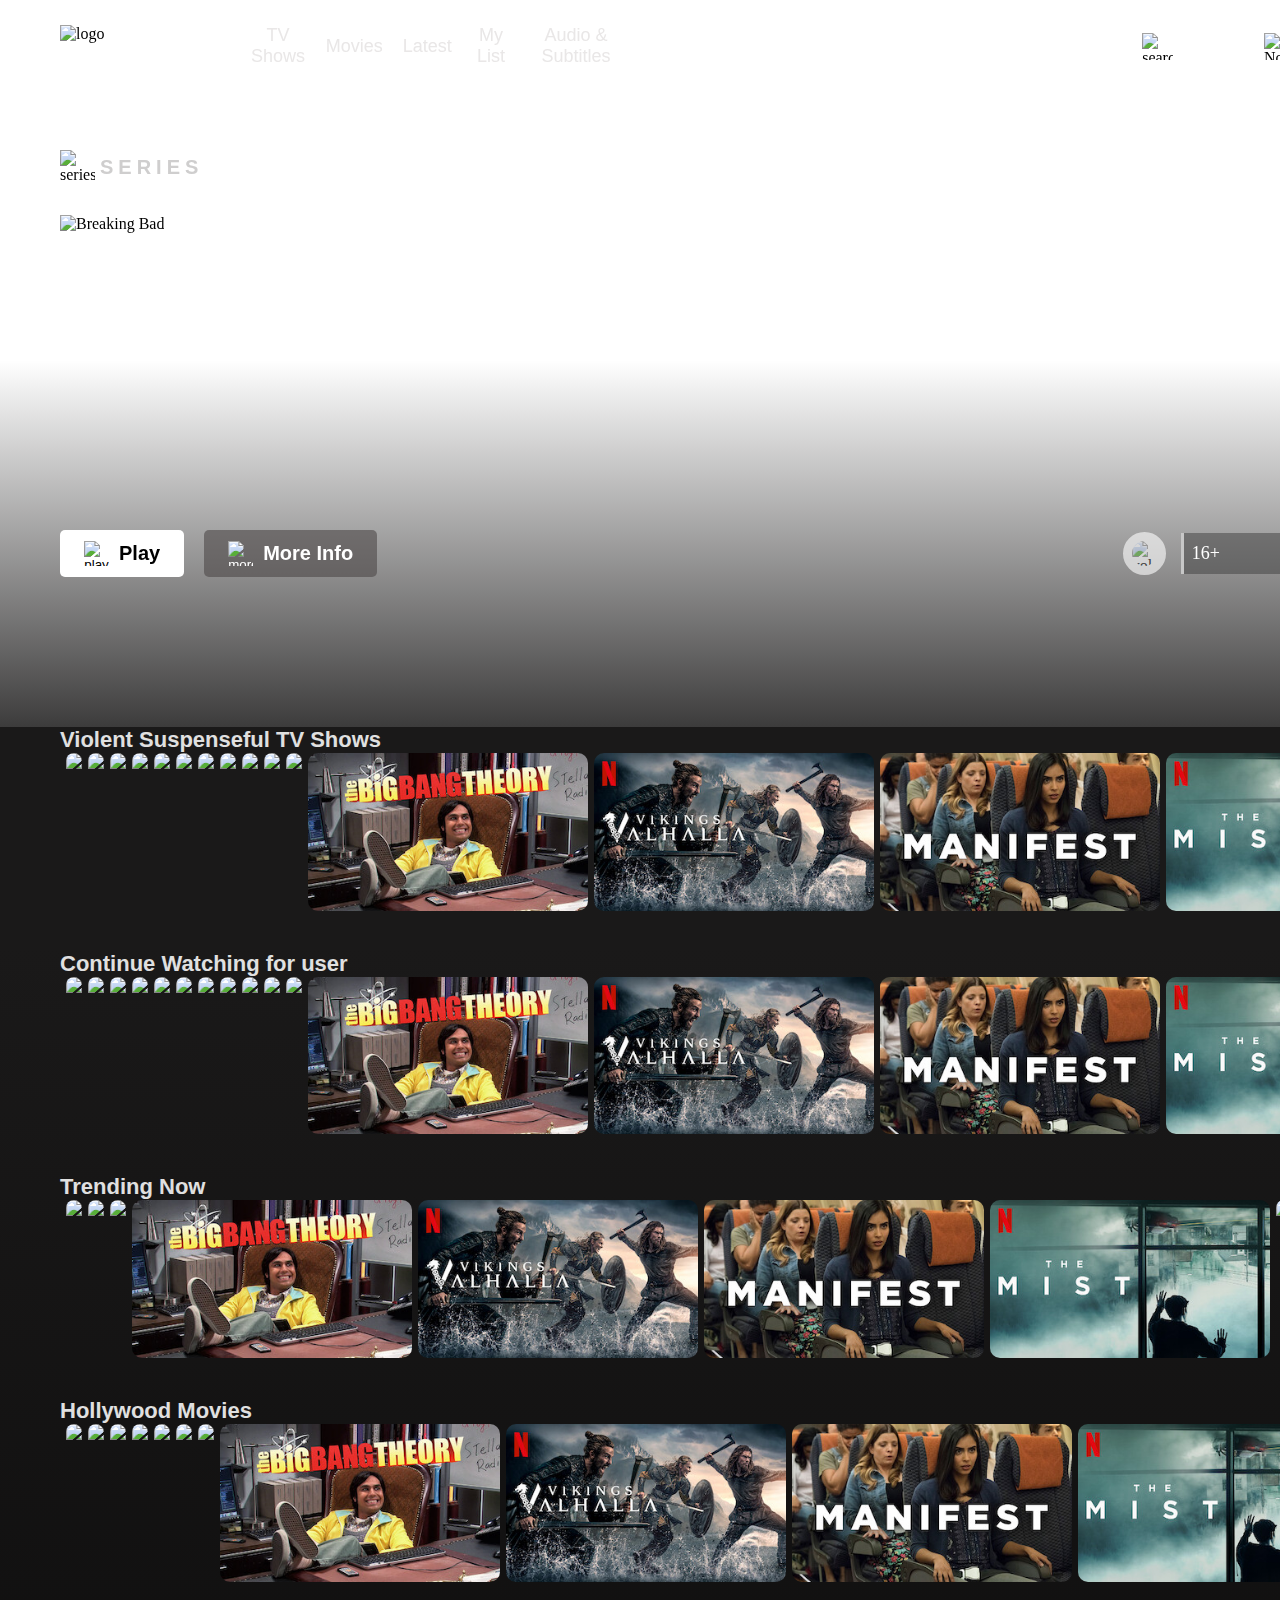
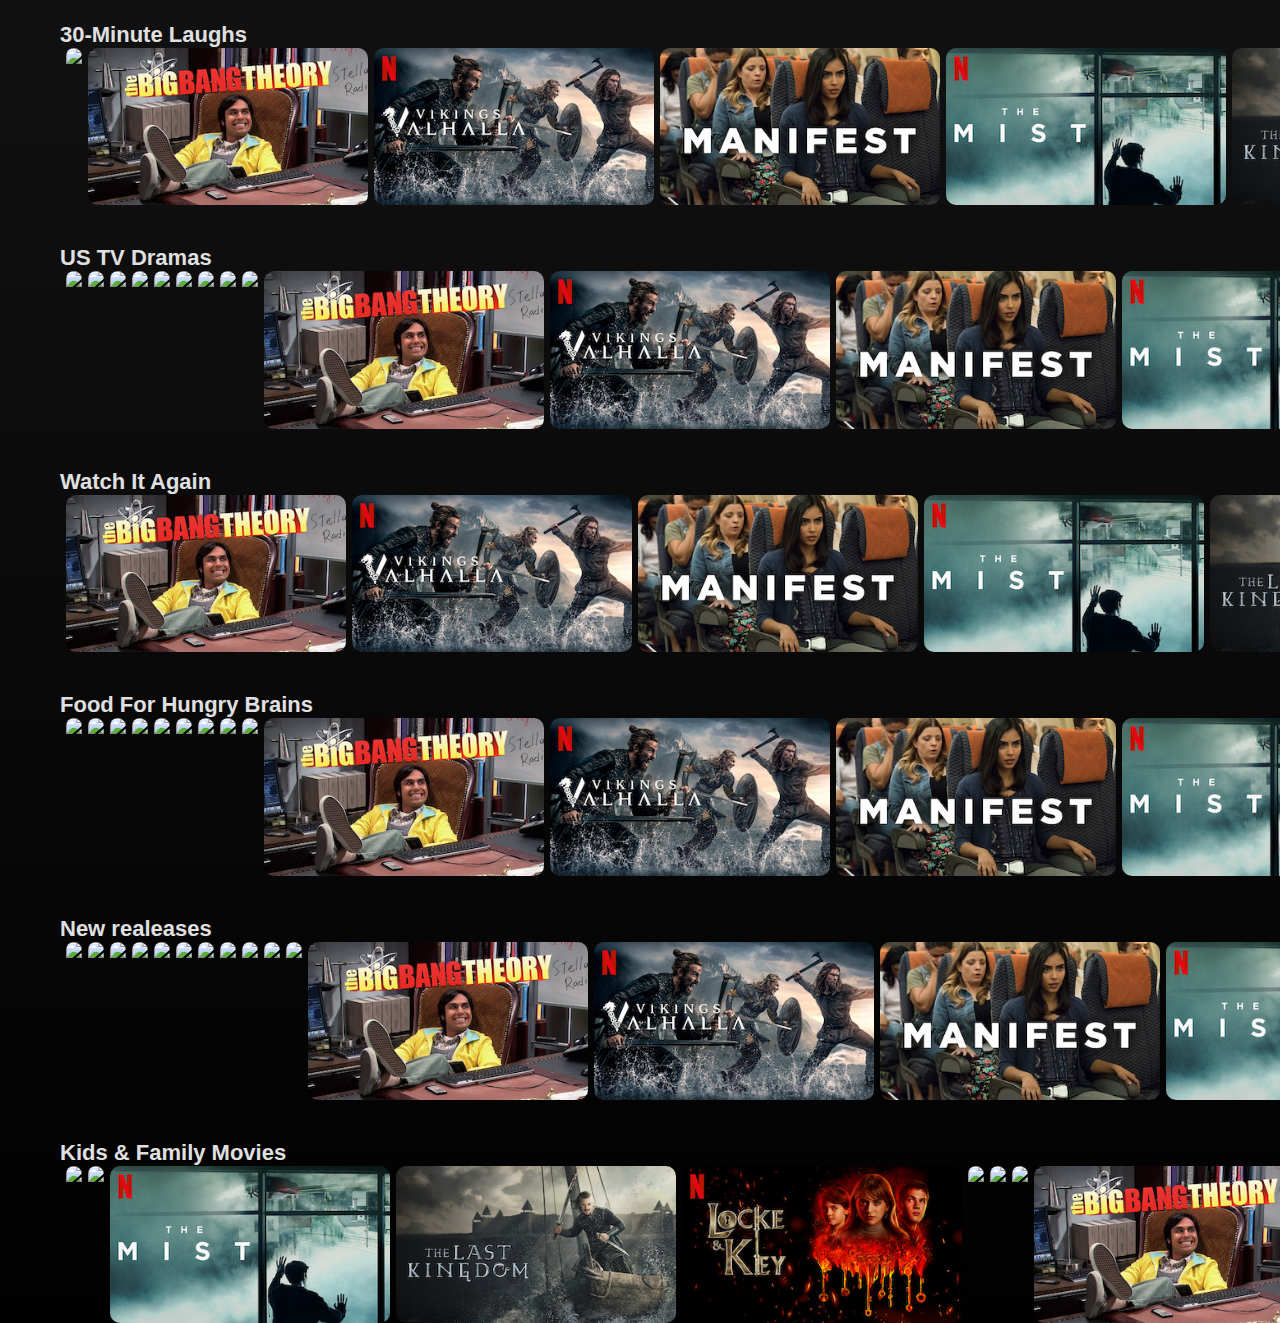
==== index.html @ 569c2b71 "fix size" ====
<!DOCTYPE html>
<html lang="en">
<head>
    <link rel="shortcut icon" href="images/netflix.png" type="image/x-icon"/>
    <meta charset="UTF-8">
    <meta http-equiv="X-UA-Compatible" content="IE=edge">
    <meta name="viewport" content="width=device-width, initial-scale=1.0">
    <link rel="stylesheet" href="css/styles.css">
    <title>Netflix</title>
</head>
<body class="body1">
    <header>
        <nav class="navbar">
            <div class="navigation">
                <img id="logo" src="images/logo.png" alt="logo">
                <a class="current" href="index.html">Home</a>
                <a href="html/detail.html">TV Shows</a>
                <a href="">Movies</a>
                <a href="">Latest</a>
                <a href="">My List</a>
                <a href="">Audio & Subtitles</a>
            </div>
           <div class="setting"> 
               <img src="images/white_search.svg" alt="search-btn">
               <p>Kids</p>
               <p>DVD</p>
               <img src="images/white_bell.svg" alt="Notification">
               <img id="profile" src="images/Profile.png" alt="Profile">
               <img id="dropdown" src="images/white_dropdown.svg" alt="DropDown">           
           </div>
        </nav>
    </header>
    <main>
        <div class="row" >
            <div class="series">
                <img src="images/netflix.png" alt="series">
                <p>SERIES</p>
            </div>
            <div id="title">
                <img src="images/title.webp" alt="Breaking Bad">
                <p>A high school chemistry teacher dying of cancer teams with a former student to secure his family's future by manufacturing and selling crystal meth</p>
            </div>
          
        </div>
        <div id="rows">
            <div class="buttons">
                <button id="play">
                    <img src="images/play.svg" alt="play">
                    <p>Play</p>
                </button>
                <button id="more-info">
                    <img src="images/info.svg" alt="more info">
                    <p>More Info</p>
                </button>
            </div>
            <div id="volumeage">
                <img src="images/volume.svg" alt="volume">
                <p>16+</p>
            </div>
        </div>
        <div class="scroll_lists">
            <p>Violent Suspenseful TV Shows</p>
            <div id="tv_shows">
                <img class= "good" src="images/Good_Doctor.jpg">
                <img src="images/Gray_Man.jpg">
                <img src="images/Purple_Hearts.jpg">
                <img src="images/Red_Notice.jpg">
                <img src="images/Spider_Man.jpg">
                <img src="images/Shooter.jpg">
                <img src="images/Stranger_Things.jpg">
                <img src="images/Uncoupled.jpg">
                <img src="images/Vikings.jpg">
                <img src="images/Walking_Dead.jpg">
                <img src="images/Demon_Slayer.jpg">
                <img src="images/BigBang.jpg">
                <img src="images/Vahlalla.jpg">
                <img src="images/Manifest.jpg">
                <img src="images/Mist.jpg">
                <img src="images/Kingdom.jpg">
                <img src="images/LoKe.jpg">
            </div>
            <p>Continue Watching for user</p>
            <div id="user">
                <img src="images/Stranger_Things.jpg">
                <img src="images/Uncoupled.jpg">
                <img src="images/Vikings.jpg">
                <img src="images/Walking_Dead.jpg">
                <img src="images/Good_Doctor.jpg">
                <img src="images/Gray_Man.jpg">
                <img src="images/Purple_Hearts.jpg">
                <img src="images/Red_Notice.jpg">
                <img src="images/Spider_Man.jpg">
                <img src="images/Shooter.jpg">
                <img src="images/Demon_Slayer.jpg">
                <img src="images/BigBang.jpg">
                <img src="images/Vahlalla.jpg">
                <img src="images/Manifest.jpg">
                <img src="images/Mist.jpg">
                <img src="images/Kingdom.jpg">
                <img src="images/LoKe.jpg">
            </div>
            <p>Trending Now</p>
            <div id="trending">
                <img src="images/Vikings.jpg">
                <img src="images/Shooter.jpg">
                <img src="images/Demon_Slayer.jpg">
                <img src="images/BigBang.jpg">
                <img src="images/Vahlalla.jpg">
                <img src="images/Manifest.jpg">
                <img src="images/Mist.jpg">
                <img src="images/Walking_Dead.jpg">
                <img src="images/Good_Doctor.jpg">
                <img src="images/Gray_Man.jpg">
                <img src="images/Purple_Hearts.jpg">
                <img src="images/Red_Notice.jpg">
                <img src="images/Spider_Man.jpg">
                <img src="images/Stranger_Things.jpg">
                <img src="images/Uncoupled.jpg">
                <img src="images/Kingdom.jpg">
                <img src="images/LoKe.jpg">
            </div>
            <p>Hollywood Movies</p>
            <div id="hollywood">
                <img src="images/Red_Notice.jpg">
                <img src="images/Spider_Man.jpg">
                <img src="images/Stranger_Things.jpg">
                <img src="images/Uncoupled.jpg">
                <img src="images/Vikings.jpg">
                <img src="images/Shooter.jpg">
                <img src="images/Demon_Slayer.jpg">
                <img src="images/BigBang.jpg">
                <img src="images/Vahlalla.jpg">
                <img src="images/Manifest.jpg">
                <img src="images/Mist.jpg">
                <img src="images/Kingdom.jpg">
                <img src="images/LoKe.jpg">
                <img src="images/Walking_Dead.jpg">
                <img src="images/Good_Doctor.jpg">
                <img src="images/Gray_Man.jpg">
                <img src="images/Purple_Hearts.jpg">
            </div>
            <p>30-Minute Laughs</p>
            <div id="laughs">
                <img src="images/Spider_Man.jpg">
                <img src="images/BigBang.jpg">
                <img src="images/Vahlalla.jpg">
                <img src="images/Manifest.jpg">
                <img src="images/Mist.jpg">
                <img src="images/Kingdom.jpg">
                <img src="images/LoKe.jpg">
                <img src="images/Vikings.jpg">
                <img src="images/Shooter.jpg">
                <img src="images/Demon_Slayer.jpg">
                <img src="images/Red_Notice.jpg">
                <img src="images/Stranger_Things.jpg">
                <img src="images/Uncoupled.jpg">
                <img src="images/Walking_Dead.jpg">
                <img src="images/Good_Doctor.jpg">
                <img src="images/Gray_Man.jpg">
                <img src="images/Purple_Hearts.jpg">
            </div>
            <p>US TV Dramas</p>
            <div id="drama">
                <img src="images/Purple_Hearts.jpg">
                <img src="images/Red_Notice.jpg">
                <img src="images/Walking_Dead.jpg">
                <img src="images/Vikings.jpg">
                <img src="images/Shooter.jpg">
                <img src="images/Demon_Slayer.jpg">
                <img src="images/Spider_Man.jpg">
                <img src="images/Stranger_Things.jpg">
                <img src="images/Uncoupled.jpg">
                <img src="images/BigBang.jpg">
                <img src="images/Vahlalla.jpg">
                <img src="images/Manifest.jpg">
                <img src="images/Mist.jpg">
                <img src="images/Kingdom.jpg">
                <img src="images/LoKe.jpg">
                <img src="images/Good_Doctor.jpg">
                <img src="images/Gray_Man.jpg">
                
            </div>
            <p>Watch It Again</p>
            <div id="again">
                <img src="images/BigBang.jpg">
                <img src="images/Vahlalla.jpg">
                <img src="images/Manifest.jpg">
                <img src="images/Mist.jpg">
                <img src="images/Kingdom.jpg">
                <img src="images/LoKe.jpg">
                <img src="images/Walking_Dead.jpg">
                <img src="images/Purple_Hearts.jpg">
                <img src="images/Red_Notice.jpg">
                <img src="images/Vikings.jpg">
                <img src="images/Shooter.jpg">
                <img src="images/Demon_Slayer.jpg">
                <img src="images/Spider_Man.jpg">
                <img src="images/Stranger_Things.jpg">
                <img src="images/Uncoupled.jpg">
                <img src="images/Good_Doctor.jpg">
                <img src="images/Gray_Man.jpg">
            </div>
            <p>Food For Hungry Brains</p>
            <div id="nourish">
                <img src="images/Shooter.jpg">
                <img src="images/Vikings.jpg">
                <img src="images/Demon_Slayer.jpg">
                <img src="images/Spider_Man.jpg">
                <img src="images/Stranger_Things.jpg">
                <img src="images/Uncoupled.jpg">
                <img src="images/Purple_Hearts.jpg">
                <img src="images/Red_Notice.jpg">
                <img src="images/Walking_Dead.jpg">
                <img src="images/BigBang.jpg">
                <img src="images/Vahlalla.jpg">
                <img src="images/Manifest.jpg">
                <img src="images/Mist.jpg">
                <img src="images/Kingdom.jpg">
                <img src="images/LoKe.jpg">
                <img src="images/Good_Doctor.jpg">
                <img src="images/Gray_Man.jpg">
            </div>
            <p>New realeases</p>
            <div id="new">
                <img src="images/Uncoupled.jpg">
                <img src="images/Purple_Hearts.jpg">
                <img src="images/Red_Notice.jpg">
                <img src="images/Walking_Dead.jpg">
                <img src="images/Vikings.jpg">
                <img src="images/Shooter.jpg">
                <img src="images/Demon_Slayer.jpg">
                <img src="images/Spider_Man.jpg">
                <img src="images/Stranger_Things.jpg">
                <img src="images/Good_Doctor.jpg">
                <img src="images/Gray_Man.jpg">
                <img src="images/BigBang.jpg">
                <img src="images/Vahlalla.jpg">
                <img src="images/Manifest.jpg">
                <img src="images/Mist.jpg">
                <img src="images/Kingdom.jpg">
                <img src="images/LoKe.jpg">
            </div>
            <p>Kids & Family Movies</p>
            <div id="kidsfamily">
                <img src="images/Gray_Man.jpg">
                <img src="images/Spider_Man.jpg">
                <img src="images/Mist.jpg">
                <img src="images/Kingdom.jpg">
                <img src="images/LoKe.jpg">
                <img src="images/Stranger_Things.jpg">
                <img src="images/Good_Doctor.jpg">
                <img src="images/Uncoupled.jpg">
                <img src="images/BigBang.jpg">
                <img src="images/Vahlalla.jpg">
                <img src="images/Manifest.jpg">
                <img src="images/Purple_Hearts.jpg">
                <img src="images/Red_Notice.jpg">
                <img src="images/Walking_Dead.jpg">
                <img src="images/Vikings.jpg">
                <img src="images/Shooter.jpg">
                <img src="images/Demon_Slayer.jpg">  
            </div> 
        </div>   
    </main>
    <div class="detailPage">
        <div class="top_content">
            <div class="details">
                <div id= "detail_img"></div>
                <img class="close" src="../images/close.svg" alt="exit">
                <img id="detail_title" src="../images/title.webp" alt="title">
                <p>bull-winder about getting right with Jesus or turning myself in.</p>
            </div>
            <div class="button">
                <div>
                    <button id="play2">
                        <img src="../images/play.svg" alt="play">
                        <p>Play</p>
                    </button>
                </div>
                <div id="addlike">
                    <img src="../images/add.svg" alt="Add to MyList">
                    <img src="../images/thumbsup.svg" alt="like">
                </div>
            </div>
        </div>
        <div class="episodes">
            <div class="info">
                <div class="description">
                    <div class="match">
                        <p>97% Match</p>
                        <p>2013</p>
                        <p id="PG">18+</p>
                        <p>5 Seasons</p>
                        <p id="hd">HD</p>
                        <img src="../images/AD.svg" alt="ad">
                    </div>
                    <p>A high school chemistry teacher dying of cancer teams with a former student to secure his family's future by manufacturing and selling crystal meth.</p>
                </div>
                <div class="cast">
                    <p>Cast: </p><p>Brayn Cranston, Aaron Paul, Anna Gunn, more</p><br>
                    <p>Genres: </p><p>Crime TV Shows, Tv Thrillers, TV Dramas</p><br>
                    <p>This show is: </p><p>Violent, Gritty, Dark</p><br>
    
                </div>
            </div>
            <div class="header">
                <p>Episodes</p>
                <button class="season">
                    <p>Season 1</p>
                    <img src="../images/white_dropdown.svg" alt="dropdown">
                </button>
            </div>
            <hr>
            <div class="episode_list">
                <p>1</p>
                <img src="../images/E1.webp" alt="Episode 1">
                <div id="episode_desc">
                    <div id="episode_title">
                        <p>Pilot</p>
                        <p>58 m</p>
                    </div>
                    <p>Diagnosed with terminal lung cancer, a high school chemistry teacher resorts to cooking and selling methamphetamine to provide for his family.</p>
                </div>
            </div>
            <hr>
            <div class="episode_list">
                <p>2</p>
                <img src="../images/E2.webp" alt="Episode 2">
                <div id="episode_desc">
                    <div id="episode_title">
                        <p>The Cat's in the Bag</p>
                        <p>48 m</p>
                    </div>
                    <p>Thier first aborted drug deal forces Walt and Jesse to disposr of a pair of corpses. Meanwhile, Skyler suspects that her husband is up to no good.</p>
                </div>
            </div>
            <hr>
            <div class="episode_list">
                <p>3</p>
                <img src="../images/E3.webp" alt="Episode 3">
                <div id="episode_desc">
                    <div id="episode_title">
                        <p>And the Bag's in the River</p>
                        <p>48 m</p>
                    </div>
                    <p>As Walt cleans up the mess that was left after his first drug deal, Skyler gets too close to the truth about his double life.</p>
                </div>
            </div>
            <hr>
            <div class="episode_list">
                <p>4</p>
                <img src="../images/E4.webp" alt="Episode 4">
                <div id="episode_desc">
                    <div id="episode_title">
                        <p>Cancer Man</p>
                        <p>48 m</p>
                    </div>
                    <p>Being forced to reveal the truth about his illness leaves Walt facing the dilemma of how to pay for an expensive series of cancer treatments.</p>
                </div>
            </div>
            <hr>
            <div class="episode_list">
                <p>5</p>
                <img src="../images/E5.webp" alt="Episode 5">
                <div id="episode_desc">
                    <div id="episode_title">
                        <p>Gray Matter</p>
                        <p>48 m</p>
                    </div>
                    <p>Skyler organizes an interventions to persuade Walt to accept his former research partner's generous offer to pay for the cancer treatments.</p>
                </div>
            </div>
            <hr>
            <div class="episode_list">
                <p>6</p>
                <img src="../images/E6.webp" alt="Episode 6">
                <div id="episode_desc">
                    <div id="episode_title">
                        <p>Crazy Handful of Nothin'</p>
                        <p>48 m</p>
                    </div>
                    <p>With the side effects and cost of his treament mounting, walt demands that Jesse find a wholesaler to buy thier drugs-- which lands him in trouble.</p>
                </div>
            </div>
            <hr>
            <div class="episode_list">
                <p>7</p>
                <img src="../images/E7.webp" alt="Episode 7">
                <div id="episode_desc">
                    <div id="episode_title">
                        <p>A No-Rough-Stuff-Type Deal</p>
                        <p>47 m</p>
                    </div>
                    <p>After Jesse's brush with death, Walt agrees to produce even more drugs for the ruthless Tucoo. Meanwhile, Skyler suspects her sister of shoplifting.</p>
                </div>
            </div>
            <div class="icon">
                <img src="../images/collection.svg" alt="collections">
                <p>Breaking Bad Collection</p>
            </div>
            <div class="Collections">
                <div id="C1">
                    <img src="../images/C1.webp" alt="Collection-1">
                    <p id="seasonNo">5 Seasons</p>
                    <div class="desc">
                        <div>
                            <p id="green">97% Match</p>
                            <div id="horizontal">
                                <p id="PG">18 +</p>
                                <p>2013</p>
                            </div>
                        </div>
                        <img src="../images/add.svg" alt="add">
                    </div>         
                    <p>A high school chemistry teacher dying of cancer teams with a former student to secure his family's future by manufacturing and selling crystal meth.</p>
                </div>
                <div id="C2">
                    <img src="../images/C2.webp" alt="Collection-2">
                    <p id="seasonNo">5 Seasons</p>
                    <div class="desc">
                        <div>
                            <p id="green">92% Match</p>
                            <div id="horizontal">
                                <p id="PG">18 +</p>
                                <p>2020</p>
                            </div>
                        </div>
                        <img src="../images/add.svg" alt="add">
                    </div>     
                    <p>This Emmy-nominated prequel to "Breaking Bad" follows small-time attorney Jimmy McGill as he transforms into morally challenged lawyer Saul Goodman.</p>
                </div>
                <div id="C3">
                    <img src="../images/C3.jpg" alt="Collection-3">
                    <p id="seasonNo">2 hr 2m</p>
                    <div class="desc">
                        <div>
                            <p id="green"></p>
                            <div id="horizontal">
                                <p id="PG">16 +</p>
                                <p>2019</p>
                            </div>
                        </div>
                        <img src="../images/add.svg" alt="add">
                    </div>     
                    <p>Fugitive Jesse Pinkman attempts to outrun his past. ritten and directed by "Breaking Bad" creator Vince Gilligan, starring Aaron Paul.</p>
                </div>
                <div id="C4">
                    <img src="../images/C4.jpg" alt="Collection-4">
                    <p id="seasonNo">13m</p>
                    <div class="desc">
                        <div>
                            <p id="green"></p>
                            <div id="horizontal">
                                <p id="PG">16 +</p>
                                <p>2019</p>
                            </div>
                        </div>
                        <img src="../images/add.svg" alt="add">
                    </div>
                    <p>Aaron Paul, Vince Grilligan and other cast members, producers and crew share stories and footage from the making of "El Camino."</p>
                </div>
            </div>
            <div class="more">
                <p>More Like This</p>
            </div>
            <div class="Collections">
                <div id="C5">
                    <img src="../images/C5.jpg" alt="Collection-5">
                    <p id="seasonNo">4 Seasons</p>
                    <div class="desc">
                        <div>
                            <p id="green">93% Match</p>
                            <div id="horizontal">
                                <p id="PG">18 +</p>
                                <p>2022</p>
                            </div>
                        </div>
                        <img src="../images/add.svg" alt="add">
                    </div>
                    <p>A financial adviser drags his family from Chicago to the Missouri Ozkars, where he must launder $500 million in five years to appease a drug boss.</p>
                </div>
                <div id="C6">
                    <img src="../images/C6.jpg" alt="Collection-6">
                    <p id="seasonNo">3 Seasons</p>
                    <div class="desc">
                        <div>
                            <p id="green">92% Match</p>
                            <div id="horizontal">
                                <p id="PG">18 +</p>
                                <p>2017</p>
                            </div>
                        </div>
                        <img src="../images/add.svg" alt="add">
                    </div>
                   <p>The true story of Colombia's infamously violent and powerful drug cartels fuels this gritty gangster drama series.</p>
                </div>
                <div id="C7">
                    <img src="../images/C7.jpg" alt="Collection-7">
                    <p id="seasonNo">2 Seasons</p>
                    <div class="desc">
                        <div>
                            <p id="green"></p>
                            <div id="horizontal">
                                <p id="PG">16 +</p>
                                <p>2019</p>
                            </div>
                        </div> 
                        <img src="../images/add.svg" alt="add">
                    </div>
                    <p>In the late 1970s two FBI agents expand criminal science by delving into the psychology of murder and getting uneasily close to all-too-real monsters.</p>
                </div>
                <div id="C8">
                    <img src="../images/C8.jpg" alt="Collection-8">
                    <p id="seasonNo">6 Seasons</p>
                    <div class="desc">
                        <div>
                            <p id="green">98% Match</p>
                            <div id="horizontal">
                                <p id="PG">18 +</p>
                                <p>2022</p>
                            </div>
                        </div>
                        <img src="../images/add.svg" alt="add">
                    </div>
                    <p>A notorious gang in 1911 Birmingham, England, is led by the fierce Tommy Shelby, a crime boss set on moving up in the world no matter the cost.</p>
                </div>
                <div id="C9">
                    <img src="../images/C9.jpg" alt="Collection-9">
                    <p id="seasonNo">Limited Series</p>
                    <div class="desc">
                        <div>
                            <p id="green"></p>
                            <div id="horizontal">
                                <p id="PG">18 +</p>
                                <p>2019</p>
                            </div>
                        </div>
                        <img src="../images/add.svg" alt="add">
                    </div>
                    <p>After a young woman is accused of lying about a rape, two female detectives investigate a spate of eerily similar attacks. Inspired by true events.</p>
                </div>
                <div id="C10">
                    <img src="../images/C10.jpg" alt="Collection-10">
                    <p id="seasonNo">6 Episodes</p>
                    <div class="desc"> 
                        <div>
                            <p id="green">79% Match</p>
                            <div id="horizontal">
                                <p id="PG">16 +</p>
                                <p>2018</p>
                            </div> 
                        </div>
                        
                        <img src="../images/add.svg" alt="add">
                    </div>
                    <p>After helping thqart a terrorist attack, a war veteran is assigned to protect a politician who was a main propponent of the very conflict he fought in.</p>
                </div>
                <div id="C11">
                    <img src="../images/C11.jpg" alt="Collection-11">
                    <p id="seasonNo">3 Seasons</p>
                    <div class="desc">
                        <div>
                            <p id="green"></p>
                            <div id="horizontal">
                                <p id="PG">18 +</p>
                                <p>2019</p>
                            </div>
                        </div>
                        <img src="../images/add.svg" alt="add">
                    </div>
                    <p>A gifted detective takes a job in a small town so he can spend more time with his family. But he is soon drawn into web.</p>
                </div>
                <div id="C12">
                    <img src="../images/C12.jpg" alt="Collection-12">
                    <p id="seasonNo">2 Seasons</p>
                    <div class="desc">
                        <div>
                            <p id="green">94% Match</p>
                            <div id="horizontal">
                                <p id="PG">18 +</p>
                                <p>2022</p>
                            </div>
                        </div>
                        <img src="../images/add.svg" alt="add">
                    </div>
                    <p>Two seasoned drug dealers return to the gritty streets of London, but their pursuit money and powers are threatened</p>
                </div>
                <div id="C13">
                    <img class= "img" src="../images/C13.webp" alt="Collection-13">
                    <p id="seasonNo">2 Series</p>
                    <img id="playbtn" src="../images/playbtn.svg" alt="Play">
                    <div class="desc">
                        <div>
                            <p id="green">66% Match</p>
                            <div id="horizontal">
                                <p id="PG">18 +</p>
                                <p>2011</p>
                            </div>
                        </div>
                        <img src="../images/add.svg" alt="add">
                    </div>
                    <p>In this gritty, stylish drama series, two london drugs dealers ply thier lucrative</p>
                </div>
            </div>
            <div>
                <footer>
                    <h1>About Breaking Bad</h1>
                    <p>Creators: </p><p>Vince grilligan</p>
                    <p>Cast: </p><p>Bryan Cranston, Aaron Paul, Anna Gunn, Dean Norris, Bets</p>
                </footer>
            </div>
        </div>

    <script src="js/index.js"></script>
</body>
</html>
---- css/styles.css ----
* {
    margin: 0;
    padding: 0;
}

.body1 {
    background-image: linear-gradient(to bottom, transparent 40%,  rgb(26, 25, 25)88%), url(../images/BreakingBad.webp);
    background-size: cover;
    width: 100%;
    height: 100vh;
    background-repeat: no-repeat;
    position: relative;
}

.navbar {
    gap: 500px;
    width: 100%;
    /* margin-bottom: 50px; */
    background-color: transparent;
    transition: 0.3s all;
    padding-top: 25px;
    padding-left: 60px;
    padding-bottom: 20px;
    padding-right: 60px;
    align-items: center;
    display: flex;
    position: fixed;
}

 .navbar.active {
    z-index: 1000;
    background-color: rgb(16, 15, 15);
}

.navbar img {
    width: 31px;
    height: 27px;
}

#logo {
    cursor: pointer;
    margin-right: 50px;
    width: 105px;
    height: 31px;
}

#profile {
    width: 38px;
    height: 37px;
    border-radius: 5px;
}

#dropdown {
    transform: rotate(90deg);
    height: 8x;
    width: 10px;
}

#dropdown:hover {
    transform: rotate(270deg);
    transition: 0.5s;
}

.navigation {
    display: flex;
}
.navigation a{
    font-family:'Gill Sans', 'Gill Sans MT', Calibri, 'Trebuchet MS', sans-serif;
    text-decoration: none;
    cursor: pointer;
    text-align: center;
    align-self: center;
    margin-right: 20px;
    font-size: 18px;
    font-weight: 300;
    color: rgb(233, 231, 231);
}

.navigation a:hover {
    transition: 0.73s;
    color: rgb(170, 161, 161, 0.9);
}

.navigation a.active {
    color: white;
    font-weight: bold;
}

.navigation .current {
    color: white;
    font-weight: 600;
}

.setting {
    cursor: pointer;
    gap: 10px;
    align-items: center;
    display: flex;
}

.setting p{
    text-align: end;
    font-size: 15px;
    color: white;
}

.row {
    padding-left: 60px;
    position: absolute;
    top: 150px;
}

.series {
    display: flex;
    gap: 5px;
}

.series img {
    width: 35px;
    height: 35px;
}

.series p{
    font-family:'Trebuchet MS', 'Lucida Sans Unicode', 'Lucida Grande', 'Lucida Sans', Arial, sans-serif;
    align-self: center;
    font-weight: 600;
    letter-spacing: 5px;
    font-size: 20px;
    color: rgb(207, 206, 206);
}

#title {
    width: 530px;
}
#title img {
    margin-top: 30px;
    margin-bottom: 10px;
    width: 550px;
    height: 220px;
}

#title p {
    font-family: Cambria, Cochin, Georgia, Times, 'Times New Roman', serif;
    color: white;
    font-size: 18px;
}

#rows {
    padding-left: 60px;
    position: relative;
    top: 530px;
    display: flex;
    justify-content: space-between;
}

.buttons{
    gap: 20px;
    display: flex;
}

.buttons img {
    align-self: center;
    width: 25px;
    height: 25px;
}

#play {
    cursor: pointer;
    display: flex;   
    background-color: white;
    border: none;
    padding: 11px 24px 11px 24px;
    gap: 10px;
    border-radius: 5px;
}

#play:hover{
    transition: 0.5s;
    background-color: rgb(231, 229, 229,0.9);
}

#play p {
    font-weight: 600;
    font-size: 20px;
    align-self: center;
}

#more-info {
    cursor: pointer;
    display: flex;
    background-color: rgba(76, 72, 72, 0.6);
    color: white;
    border: none;
    padding: 11px 24px 11px 24px;
    gap: 10px;
    border-radius: 5px;
}

#more-info p {
    font-weight: 600;
    font-size: 20px;
    align-self: center;
}

#more-info:hover {
    background-color: rgb(99, 98, 98, 0.6);
}

#volumeage {
    align-self: center;
    display: flex;
    gap: 15px;
}

#volumeage img {
    padding: 6px;
    border-radius: 50%;
    border: 3px solid white;
    align-self: center;
    width: 25px;
    height: 25px;
    background-color: white;
    opacity: 0.6;
}

#volumeage p {
    align-self: center;
    padding-top: 10px;
    padding-bottom: 10px;
    padding-left: 8px;
    padding-right: 60px;
    border-left: 3.5px solid rgb(199, 199, 199);
    background-color: rgb(62, 62, 62, 0.5);
    color: white;
    font-size: 18px;
}

.scroll_lists {
    background:linear-gradient(to top, rgb(1, 1, 1),  rgb(26, 25, 25) 90%);
    position:relative;
    top: 680px;
}

.scroll_lists div {
    display: flex;
    flex-direction: row;
    padding-left: 60px;
    margin-bottom: 40px;
    overflow-x: scroll;
}

.scroll_lists div::-webkit-scrollbar {
    display: none;
}

.scroll_lists div img {
    cursor: pointer;
    object-fit: contain;
    width: 280px;
    min-height: 18px;
    margin-left: 6px;
    border-radius: 10px;
}

.scroll_lists div img:hover {
    transform:scale(1.08);
    transition: 0.3s;
}

.scroll_lists p {
    color: rgb(224, 224, 224);
    font-size: 22px;
    font-weight: 700;
    /* margin-bottom: 30px; */
    padding-left: 60px;
    font-family: Arial, Helvetica, sans-serif;
} 


/* Detail Page Css */
/* 
.body2 {
    position: relative;
    margin-left: 285px;
    margin-right: 284px;
}

#detail_img {
    background-image: linear-gradient(to bottom, transparent 80%,  rgb(34, 34, 34)100%), url(../images/detail.jpg);
    background-size: cover;
    background-repeat: no-repeat;
    cursor: pointer;
    display: block;
    width: 950px;
    height: 580px;
    margin-top: 20px;
    border-radius: 15px 15px 0px 0px;
    position: relative;
}

#detail_title {
    cursor: pointer;
    width: 330px;
    height: 150px;
    position: absolute;
    left: 50px;
    top: 250px;
}

.close {
    cursor: pointer;
    position: absolute;
    left: 895px;
    top: 18px;
    background-color: rgb(71, 70, 70, 0.5);
    padding: 8px;
    border-radius: 50%;
}

.details p {
    cursor: pointer;
    width: 400px;
    color: white;
    position: absolute;
    left: 540px;
    top: 370px;
    font-size: 25px;
    letter-spacing: 2px;
}

.button {
    position: absolute;
    left: 60px;
    top: 440px;
    display: flex;
    gap: 10px;
}

.button img {
    cursor: pointer;
    align-self: center;
    width: 25px;
    height: 25px;
}

#play2 {
    cursor: pointer;
    display: flex;
    background-color: white;
    border: none;
    padding: 7px 25px 7px 25px;
    gap: 10px;
    border-radius: 3px;
}

#play2 p {
    cursor: pointer;
    font-weight: 600;
    font-size: 20px;
    align-self: center;
}
#play2:hover{
    background-color: rgb(231, 229, 229,0.7);
}

#addlike img {
    align-self: center;
    background-color: rgb(26, 25, 25, 0.4);
    margin-right: 5px;
    padding: 7px;
    border-radius: 50%;
    border: 1px solid white;
}

.episodes{
    background:linear-gradient(to top, rgb(1, 1, 1),  rgb(34, 34, 34) 10%);
}

.episodes hr {
    color: rgb(171, 171, 171);
    margin-left: 55px;
    margin-right: 55px;
}

.info {
    padding: 55px;
    display: flex;
    color: white;
}

.description {
    flex: 2;
}

.cast {
    flex: 1;
}

.match {
    gap: 15px;
    display: flex;
    margin-bottom: 30px;
    
}

.match p {
    align-self: center;
    font-size: 20px;
    color: white;
}

.match p:first-of-type {
    opacity: 1;
    z-index: 100;
    color: rgb(38, 240, 38);
    font-weight: bold;
}

.match img {
    align-self: center;
    width: 30px;
    height: 25px;
}

#hd {
    font-size: 12px;
    margin-top: 0;
    margin-bottom: 0;
    padding: 0px 5.5px 0px 5.5px;
    border: 1px solid;
}

#PG {
    margin-top: 0;
    margin-bottom: 0;
    padding: 0px 5px 0px 5px;
    border: 1px solid;
}

.description > p {
    font-family:'Gill Sans', 'Gill Sans MT', Calibri, 'Trebuchet MS', sans-serif;
    font-weight: 300;
    font-size: 17px;
    width: 460px;
}

.cast p {
    font-size: 17px;
    display: inline;
}
.cast p:nth-of-type(odd) {
    font-weight: bolder;
    font-size: 18px;
    color: rgb(99, 98, 98);
}

.header {
    padding-left: 55px;
    padding-right: 55px;
    padding-bottom: 10px;
    justify-content: space-between;
    display: flex;
    color: white;
}

.header > p {
    align-self: center;
    font-size: 30px;
    font-weight: bold;
}


.header button {
    background-color: rgba(53, 53, 53, 0.8);
    align-self: center;
    justify-content: space-between;
    font-size: 20px;
    font-weight: bold;
    width: 180px;
    padding: 10px 12px 10px 12px;
    display: flex;
    border: 1px solid;
    border-radius: 6px;
    color: white;
}

.season img {
    align-self: center;
    transform: rotate(90deg);
    height: 12px;
    width: 30px;
}

.episode_list {
    margin: 30px 90px 30px 90px;
    display: flex;
    gap: 10px;
}

.episode_list img {
    width: 150px;
    height: 80px;
}

#episode_title {
    justify-content: space-between;
    display: flex;
    margin-top: 5px;
    margin-bottom: 17px;
}

.episode_list > p {
    font-size: 20px;
    align-self: center;
    color: white;
}

.episode_list p {
    color: white;
}

.icon {
    margin-top: 50px;
    padding-left: 60px;
    font-size: 27px;
    font-weight: bold;
    color: white;
    gap: 10px;
    font-family: sans-serif;
    display: flex;
}

.more {
    margin-top: 50px;
    padding-left: 60px;
    font-size: 27px;
    font-weight: bold;
    color: white;
    gap: 10px;
    font-family: sans-serif;
    display: flex;
}

.Collections {
    padding-left: 60px;
    padding-right: 60px;
    color: white;
    justify-content: center;
    margin-top: 20px;
    gap: 20px;
    display: grid;
    grid-template-columns: auto auto auto;
}

.Collections > div {
    padding-bottom: 10px;
    border-radius: 3px;
    position: relative;
    background-color:rgba(80, 77, 77, 0.4);
}

.Collections div:hover {
    cursor: pointer;
}

.Collections img {
    position: relative;
    width: 100%;
    height: 150px;
}

#seasonNo {
    z-index: 100;
    font-size: 20px;
    font-weight: 500;
    position: absolute;
    right: 0;
    top: 5px;
    color: white;
}

#playbtn {
    width: 30px;
    height: 30px;
    background-color: rgb(75, 69, 69, 0.6);
    padding: 10px;
    border-radius: 50%;
    border: 1px solid white;
    position: absolute;
    display: none;
    left: 110px;
    top: 50px;
}

.img:hover ~ #playbtn {
    display: block;
}



.desc {
    padding: 15px;
    display: flex;
    justify-content: space-between;
}

.desc img {
    width: 22px;
    height: 22px;
    background-color: transparent;
    padding: 8px;
    border-radius: 50%;
    border: 1px solid white;
}

#horizontal {
    font-size: 20px;
    font-weight: bold;
    margin-top: 10px;
    gap: 10px;
    display: flex;
}

.Collections > div > p{
    color: rgb(190, 184, 184);
    font-size: 17px;
    font-family:'Gill Sans', 'Gill Sans MT', Calibri, 'Trebuchet MS', sans-serif;
    padding-left: 15px;
    padding-right: 15px;
}

#green {
    color: rgb(51, 193, 51);
    font-size: 20px;
    font-weight: bold;
} */

.detailPage {
    display: none;
    position: absolute;
    width: 200px;
    height: 200px;
    top: 0;
    left: 0;
}

.detailPage.active {
    display: block;
}
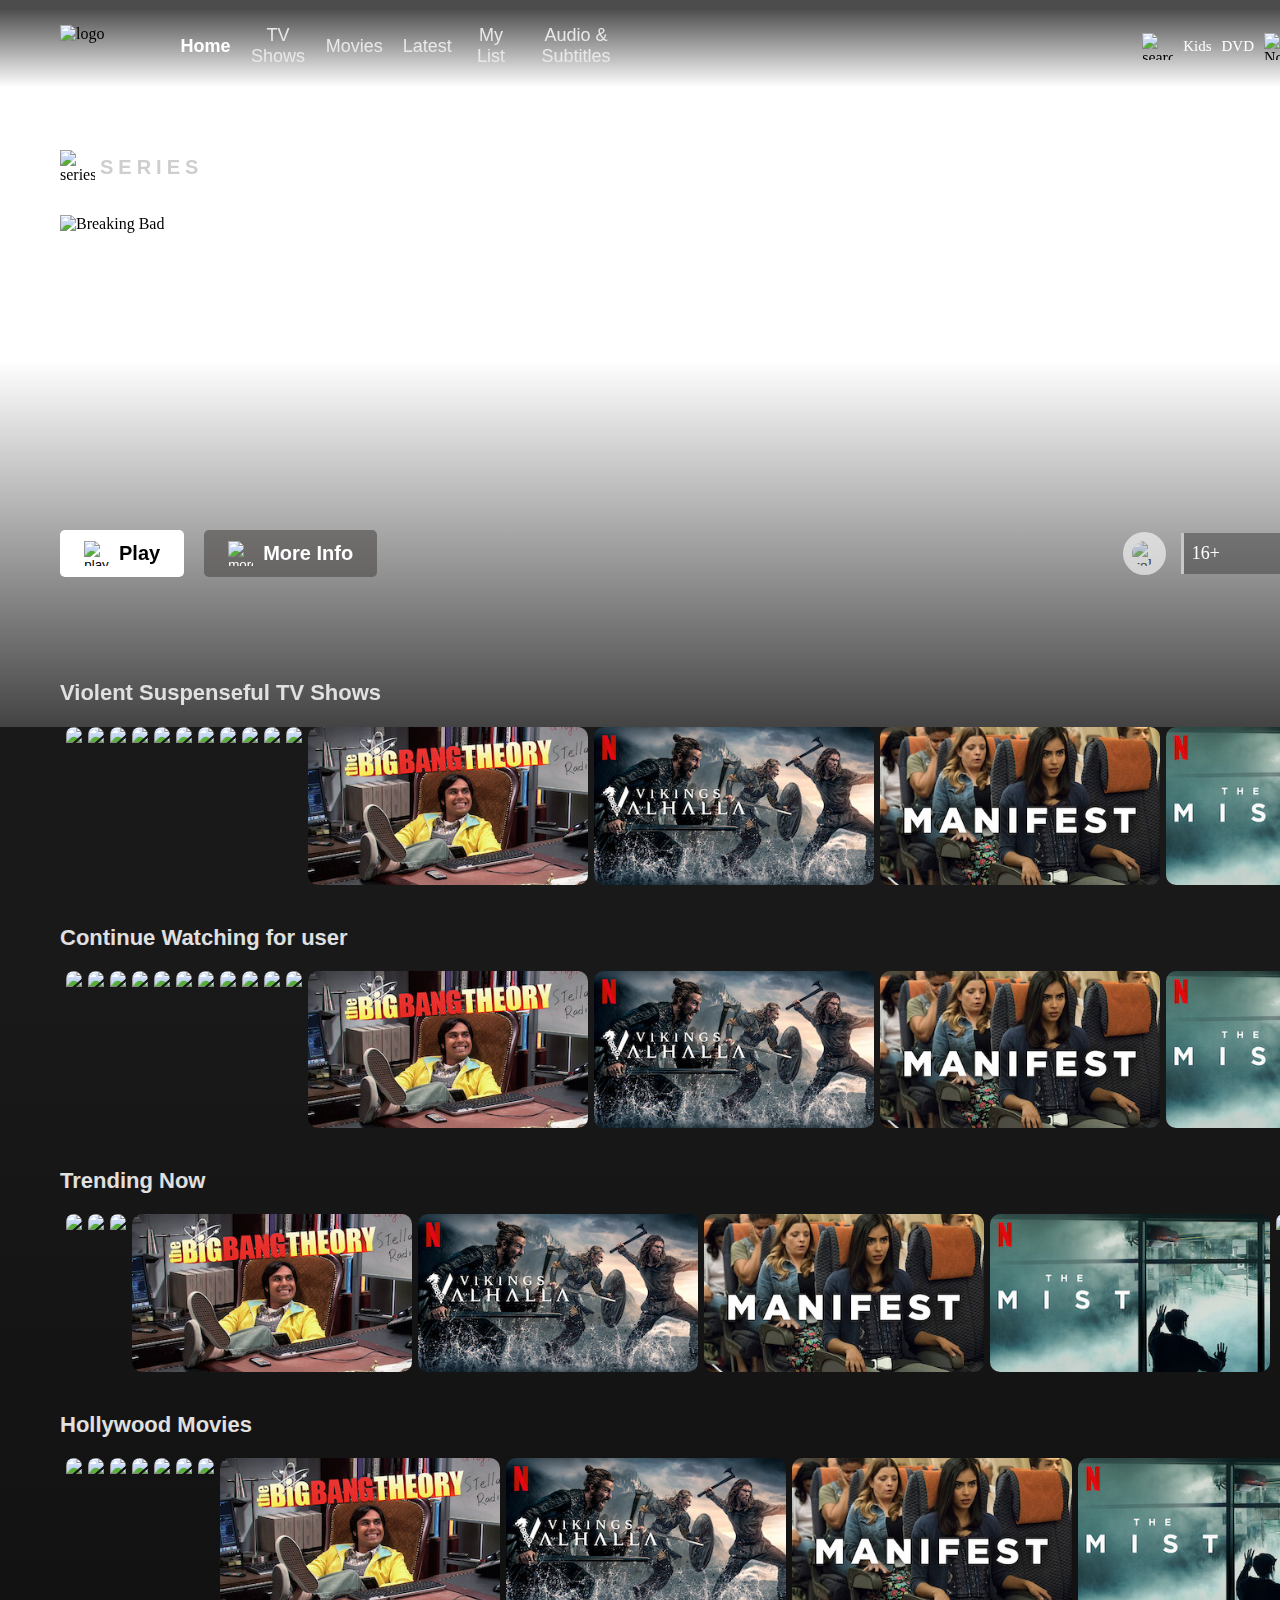
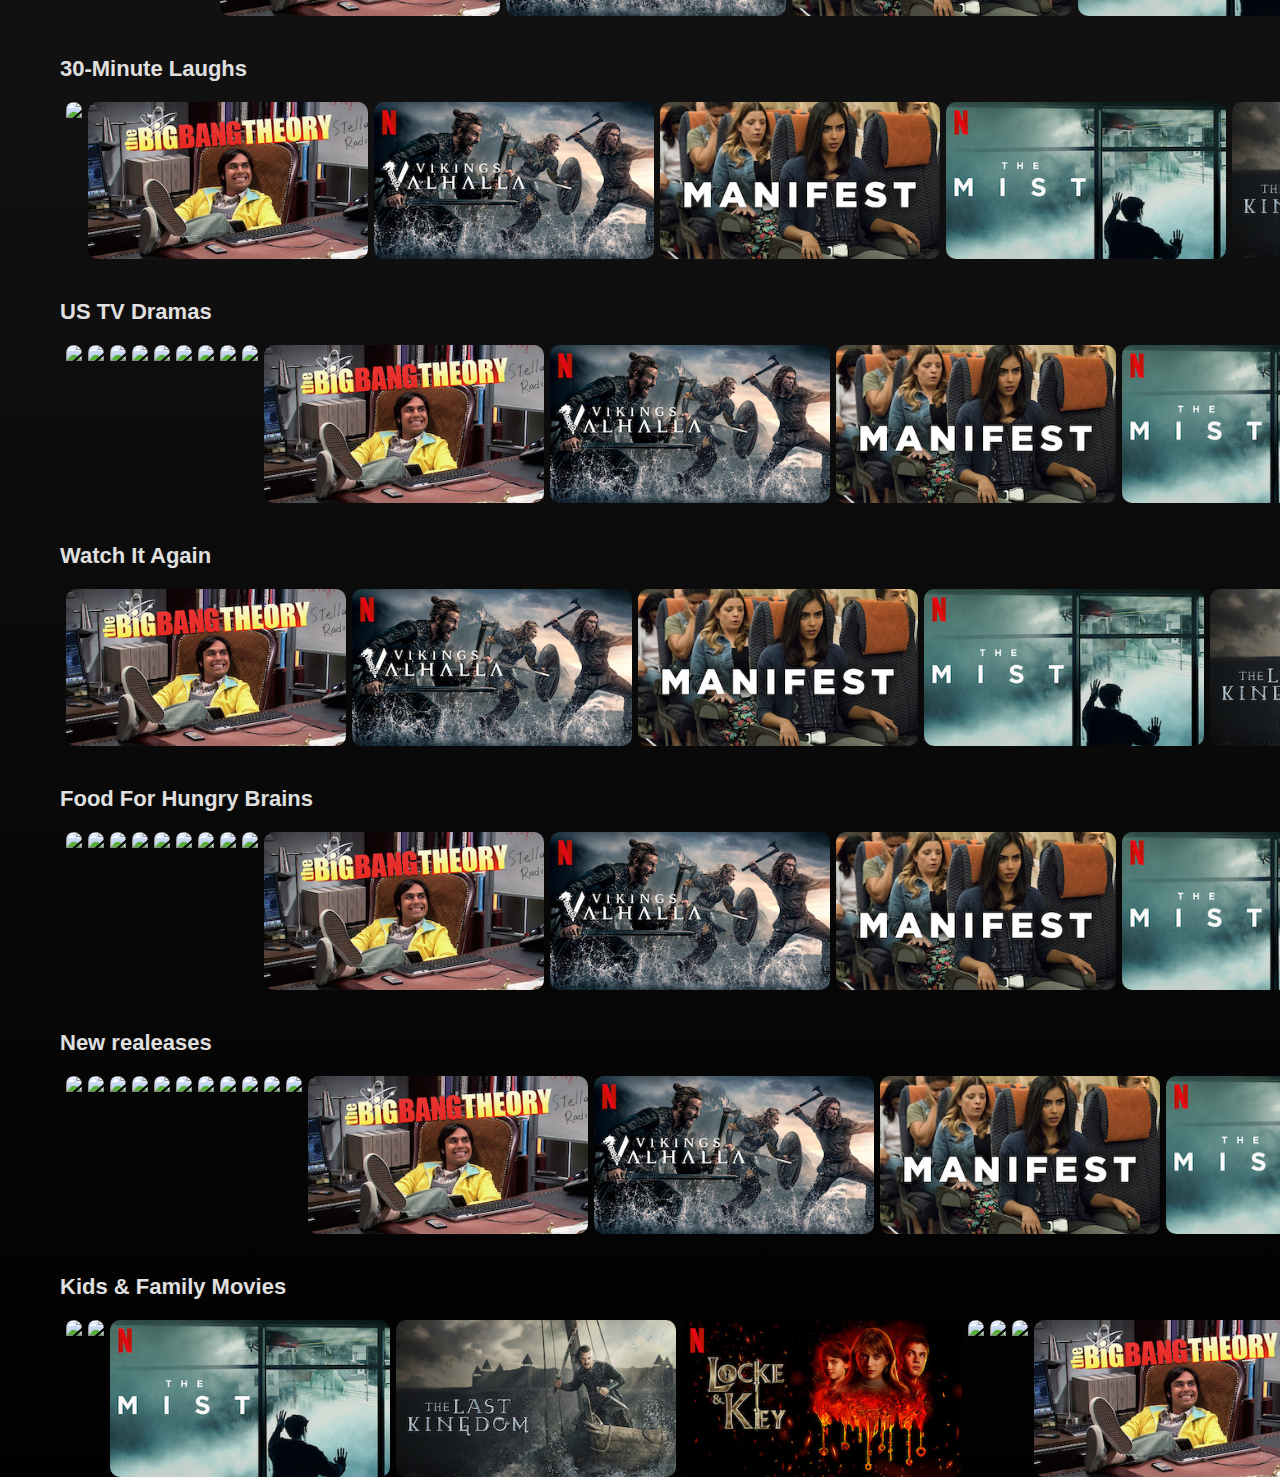
==== commit 16acf454: "feat: disable background of popup" ====
--- a/index.html
+++ b/index.html
@@ -9,607 +9,617 @@
     <title>Netflix</title>
 </head>
 <body class="body1">
-    <header>
-        <nav class="navbar">
-            <div class="navigation">
-                <img id="logo" src="images/logo.png" alt="logo">
-                <a class="current" href="index.html">Home</a>
-                <a href="html/detail.html">TV Shows</a>
-                <a href="">Movies</a>
-                <a href="">Latest</a>
-                <a href="">My List</a>
-                <a href="">Audio & Subtitles</a>
+        <header>
+            <nav class="navbar">
+                <div class="navigation">
+                    <img id="logo" src="images/logo.png" alt="logo">
+                    <a class="current" href="index.html">Home</a>
+                    <a href="html/detail.html">TV Shows</a>
+                    <a href="">Movies</a>
+                    <a href="">Latest</a>
+                    <a href="">My List</a>
+                    <a href="">Audio & Subtitles</a>
+                </div>
+               <div class="setting"> 
+                   <img src="images/white_search.svg" alt="search-btn">
+                   <p>Kids</p>
+                   <p>DVD</p>
+                   <img src="images/white_bell.svg" alt="Notification">
+                   <img id="profile" src="images/Profile.png" alt="Profile">
+                   <img id="dropdown" src="images/white_dropdown.svg" alt="DropDown">           
+               </div>
+            </nav>
+        </header>
+        <main>
+            <div class="row" >
+                <div class="series">
+                    <img src="images/netflix.png" alt="series">
+                    <p>SERIES</p>
+                </div>
+                <div id="title">
+                    <img src="images/title.webp" alt="Breaking Bad">
+                    <p>A high school chemistry teacher dying of cancer teams with a former student to secure his family's future by manufacturing and selling crystal meth</p>
+                </div>
+              
             </div>
-           <div class="setting"> 
-               <img src="images/white_search.svg" alt="search-btn">
-               <p>Kids</p>
-               <p>DVD</p>
-               <img src="images/white_bell.svg" alt="Notification">
-               <img id="profile" src="images/Profile.png" alt="Profile">
-               <img id="dropdown" src="images/white_dropdown.svg" alt="DropDown">           
-           </div>
-        </nav>
-    </header>
-    <main>
-        <div class="row" >
-            <div class="series">
-                <img src="images/netflix.png" alt="series">
-                <p>SERIES</p>
+            <div id="rows">
+                <div class="buttons">
+                    <button id="play">
+                        <img src="images/play.svg" alt="play">
+                        <p>Play</p>
+                    </button>
+                    <button id="more-info">
+                        <img src="images/info.svg" alt="more info">
+                        <p>More Info</p>
+                    </button>
+                </div>
+                <div id="volumeage">
+                    <img src="images/volume.svg" alt="volume">
+                    <p>16+</p>
+                </div>
             </div>
-            <div id="title">
-                <img src="images/title.webp" alt="Breaking Bad">
-                <p>A high school chemistry teacher dying of cancer teams with a former student to secure his family's future by manufacturing and selling crystal meth</p>
-            </div>
-          
-        </div>
-        <div id="rows">
-            <div class="buttons">
-                <button id="play">
-                    <img src="images/play.svg" alt="play">
-                    <p>Play</p>
-                </button>
-                <button id="more-info">
-                    <img src="images/info.svg" alt="more info">
-                    <p>More Info</p>
-                </button>
-            </div>
-            <div id="volumeage">
-                <img src="images/volume.svg" alt="volume">
-                <p>16+</p>
+            <p id="divide">Violent Suspenseful TV Shows</p>
+            <div class="scroll_lists">
+                <div id="tv_shows">
+                    <img class= "good" src="images/Good_Doctor.jpg">
+                    <img src="images/Gray_Man.jpg">
+                    <img src="images/Purple_Hearts.jpg">
+                    <img src="images/Red_Notice.jpg">
+                    <img src="images/Spider_Man.jpg">
+                    <img src="images/Shooter.jpg">
+                    <img src="images/Stranger_Things.jpg">
+                    <img src="images/Uncoupled.jpg">
+                    <img src="images/Vikings.jpg">
+                    <img src="images/Walking_Dead.jpg">
+                    <img src="images/Demon_Slayer.jpg">
+                    <img src="images/BigBang.jpg">
+                    <img src="images/Vahlalla.jpg">
+                    <img src="images/Manifest.jpg">
+                    <img src="images/Mist.jpg">
+                    <img src="images/Kingdom.jpg">
+                    <img src="images/LoKe.jpg">
+                </div>
+                <p>Continue Watching for user</p>
+                <div id="user">
+                    <img src="images/Stranger_Things.jpg">
+                    <img src="images/Uncoupled.jpg">
+                    <img src="images/Vikings.jpg">
+                    <img src="images/Walking_Dead.jpg">
+                    <img src="images/Good_Doctor.jpg">
+                    <img src="images/Gray_Man.jpg">
+                    <img src="images/Purple_Hearts.jpg">
+                    <img src="images/Red_Notice.jpg">
+                    <img src="images/Spider_Man.jpg">
+                    <img src="images/Shooter.jpg">
+                    <img src="images/Demon_Slayer.jpg">
+                    <img src="images/BigBang.jpg">
+                    <img src="images/Vahlalla.jpg">
+                    <img src="images/Manifest.jpg">
+                    <img src="images/Mist.jpg">
+                    <img src="images/Kingdom.jpg">
+                    <img src="images/LoKe.jpg">
+                </div>
+                <p>Trending Now</p>
+                <div id="trending">
+                    <img src="images/Vikings.jpg">
+                    <img src="images/Shooter.jpg">
+                    <img src="images/Demon_Slayer.jpg">
+                    <img src="images/BigBang.jpg">
+                    <img src="images/Vahlalla.jpg">
+                    <img src="images/Manifest.jpg">
+                    <img src="images/Mist.jpg">
+                    <img src="images/Walking_Dead.jpg">
+                    <img src="images/Good_Doctor.jpg">
+                    <img src="images/Gray_Man.jpg">
+                    <img src="images/Purple_Hearts.jpg">
+                    <img src="images/Red_Notice.jpg">
+                    <img src="images/Spider_Man.jpg">
+                    <img src="images/Stranger_Things.jpg">
+                    <img src="images/Uncoupled.jpg">
+                    <img src="images/Kingdom.jpg">
+                    <img src="images/LoKe.jpg">
+                </div>
+                <p>Hollywood Movies</p>
+                <div id="hollywood">
+                    <img src="images/Red_Notice.jpg">
+                    <img src="images/Spider_Man.jpg">
+                    <img src="images/Stranger_Things.jpg">
+                    <img src="images/Uncoupled.jpg">
+                    <img src="images/Vikings.jpg">
+                    <img src="images/Shooter.jpg">
+                    <img src="images/Demon_Slayer.jpg">
+                    <img src="images/BigBang.jpg">
+                    <img src="images/Vahlalla.jpg">
+                    <img src="images/Manifest.jpg">
+                    <img src="images/Mist.jpg">
+                    <img src="images/Kingdom.jpg">
+                    <img src="images/LoKe.jpg">
+                    <img src="images/Walking_Dead.jpg">
+                    <img src="images/Good_Doctor.jpg">
+                    <img src="images/Gray_Man.jpg">
+                    <img src="images/Purple_Hearts.jpg">
+                </div>
+                <p>30-Minute Laughs</p>
+                <div id="laughs">
+                    <img src="images/Spider_Man.jpg">
+                    <img src="images/BigBang.jpg">
+                    <img src="images/Vahlalla.jpg">
+                    <img src="images/Manifest.jpg">
+                    <img src="images/Mist.jpg">
+                    <img src="images/Kingdom.jpg">
+                    <img src="images/LoKe.jpg">
+                    <img src="images/Vikings.jpg">
+                    <img src="images/Shooter.jpg">
+                    <img src="images/Demon_Slayer.jpg">
+                    <img src="images/Red_Notice.jpg">
+                    <img src="images/Stranger_Things.jpg">
+                    <img src="images/Uncoupled.jpg">
+                    <img src="images/Walking_Dead.jpg">
+                    <img src="images/Good_Doctor.jpg">
+                    <img src="images/Gray_Man.jpg">
+                    <img src="images/Purple_Hearts.jpg">
+                </div>
+                <p>US TV Dramas</p>
+                <div id="drama">
+                    <img src="images/Purple_Hearts.jpg">
+                    <img src="images/Red_Notice.jpg">
+                    <img src="images/Walking_Dead.jpg">
+                    <img src="images/Vikings.jpg">
+                    <img src="images/Shooter.jpg">
+                    <img src="images/Demon_Slayer.jpg">
+                    <img src="images/Spider_Man.jpg">
+                    <img src="images/Stranger_Things.jpg">
+                    <img src="images/Uncoupled.jpg">
+                    <img src="images/BigBang.jpg">
+                    <img src="images/Vahlalla.jpg">
+                    <img src="images/Manifest.jpg">
+                    <img src="images/Mist.jpg">
+                    <img src="images/Kingdom.jpg">
+                    <img src="images/LoKe.jpg">
+                    <img src="images/Good_Doctor.jpg">
+                    <img src="images/Gray_Man.jpg">
+                    
+                </div>
+                <p>Watch It Again</p>
+                <div id="again">
+                    <img src="images/BigBang.jpg">
+                    <img src="images/Vahlalla.jpg">
+                    <img src="images/Manifest.jpg">
+                    <img src="images/Mist.jpg">
+                    <img src="images/Kingdom.jpg">
+                    <img src="images/LoKe.jpg">
+                    <img src="images/Walking_Dead.jpg">
+                    <img src="images/Purple_Hearts.jpg">
+                    <img src="images/Red_Notice.jpg">
+                    <img src="images/Vikings.jpg">
+                    <img src="images/Shooter.jpg">
+                    <img src="images/Demon_Slayer.jpg">
+                    <img src="images/Spider_Man.jpg">
+                    <img src="images/Stranger_Things.jpg">
+                    <img src="images/Uncoupled.jpg">
+                    <img src="images/Good_Doctor.jpg">
+                    <img src="images/Gray_Man.jpg">
+                </div>
+                <p>Food For Hungry Brains</p>
+                <div id="nourish">
+                    <img src="images/Shooter.jpg">
+                    <img src="images/Vikings.jpg">
+                    <img src="images/Demon_Slayer.jpg">
+                    <img src="images/Spider_Man.jpg">
+                    <img src="images/Stranger_Things.jpg">
+                    <img src="images/Uncoupled.jpg">
+                    <img src="images/Purple_Hearts.jpg">
+                    <img src="images/Red_Notice.jpg">
+                    <img src="images/Walking_Dead.jpg">
+                    <img src="images/BigBang.jpg">
+                    <img src="images/Vahlalla.jpg">
+                    <img src="images/Manifest.jpg">
+                    <img src="images/Mist.jpg">
+                    <img src="images/Kingdom.jpg">
+                    <img src="images/LoKe.jpg">
+                    <img src="images/Good_Doctor.jpg">
+                    <img src="images/Gray_Man.jpg">
+                </div>
+                <p>New realeases</p>
+                <div id="new">
+                    <img src="images/Uncoupled.jpg">
+                    <img src="images/Purple_Hearts.jpg">
+                    <img src="images/Red_Notice.jpg">
+                    <img src="images/Walking_Dead.jpg">
+                    <img src="images/Vikings.jpg">
+                    <img src="images/Shooter.jpg">
+                    <img src="images/Demon_Slayer.jpg">
+                    <img src="images/Spider_Man.jpg">
+                    <img src="images/Stranger_Things.jpg">
+                    <img src="images/Good_Doctor.jpg">
+                    <img src="images/Gray_Man.jpg">
+                    <img src="images/BigBang.jpg">
+                    <img src="images/Vahlalla.jpg">
+                    <img src="images/Manifest.jpg">
+                    <img src="images/Mist.jpg">
+                    <img src="images/Kingdom.jpg">
+                    <img src="images/LoKe.jpg">
+                </div>
+                <p>Kids & Family Movies</p>
+                <div id="kidsfamily">
+                    <img src="images/Gray_Man.jpg">
+                    <img src="images/Spider_Man.jpg">
+                    <img src="images/Mist.jpg">
+                    <img src="images/Kingdom.jpg">
+                    <img src="images/LoKe.jpg">
+                    <img src="images/Stranger_Things.jpg">
+                    <img src="images/Good_Doctor.jpg">
+                    <img src="images/Uncoupled.jpg">
+                    <img src="images/BigBang.jpg">
+                    <img src="images/Vahlalla.jpg">
+                    <img src="images/Manifest.jpg">
+                    <img src="images/Purple_Hearts.jpg">
+                    <img src="images/Red_Notice.jpg">
+                    <img src="images/Walking_Dead.jpg">
+                    <img src="images/Vikings.jpg">
+                    <img src="images/Shooter.jpg">
+                    <img src="images/Demon_Slayer.jpg">  
+                </div> 
+            </div>   
+        </main>
+        <div class="body2">
+            <div class="detailPage">
+                <div class="top_content">
+                    <div class="details">
+                        <div id= "detail_img"></div>
+                        <img class="close" src="images/close.svg" alt="exit">
+                        <img id="detail_title" src="images/title.webp" alt="title">
+                        <p>bull-winder about getting right with Jesus or turning myself in.</p>
+                    </div>
+                    <div class="button">
+                        <div>
+                            <button id="play2">
+                                <img src="images/play.svg" alt="play">
+                                <p>Play</p>
+                            </button>
+                        </div>
+                        <div id="addlike">
+                            <img src="images/add.svg" alt="Add to MyList">
+                            <img src="images/thumbsup.svg" alt="like">
+                        </div>
+                    </div>
+                </div>
+                <div class="episodes">
+                    <div class="info">
+                        <div class="description">
+                            <div class="match">
+                                <p>97% Match</p>
+                                <p>2013</p>
+                                <p id="PG">18+</p>
+                                <p>5 Seasons</p>
+                                <p id="hd">HD</p>
+                                <img src="images/AD.svg" alt="ad">
+                            </div>
+                            <p>A high school chemistry teacher dying of cancer teams with a former student to secure his family's future by manufacturing and selling crystal meth.</p>
+                        </div>
+                        <div class="cast">
+                            <p>Cast: </p><p>Brayn Cranston, Aaron Paul, Anna Gunn, more</p><br>
+                            <p>Genres: </p><p>Crime TV Shows, Tv Thrillers, TV Dramas</p><br>
+                            <p>This show is: </p><p>Violent, Gritty, Dark</p><br>
+            
+                        </div>
+                    </div>
+                    <div class="header">
+                        <p>Episodes</p>
+                        <button class="season">
+                            <p>Season 1</p>
+                            <img src="images/white_dropdown.svg" alt="dropdown">
+                        </button>
+                    </div>
+                    <hr>
+                    <div class="episode_list">
+                        <p>1</p>
+                        <img src="images/E1.webp" alt="Episode 1">
+                        <div id="episode_desc">
+                            <div id="episode_title">
+                                <p>Pilot</p>
+                                <p>58 m</p>
+                            </div>
+                            <p>Diagnosed with terminal lung cancer, a high school chemistry teacher resorts to cooking and selling methamphetamine to provide for his family.</p>
+                        </div>
+                    </div>
+                    <hr>
+                    <div class="episode_list">
+                        <p>2</p>
+                        <img src="images/E2.webp" alt="Episode 2">
+                        <div id="episode_desc">
+                            <div id="episode_title">
+                                <p>The Cat's in the Bag</p>
+                                <p>48 m</p>
+                            </div>
+                            <p>Thier first aborted drug deal forces Walt and Jesse to disposr of a pair of corpses. Meanwhile, Skyler suspects that her husband is up to no good.</p>
+                        </div>
+                    </div>
+                    <hr>
+                    <div class="episode_list">
+                        <p>3</p>
+                        <img src="images/E3.webp" alt="Episode 3">
+                        <div id="episode_desc">
+                            <div id="episode_title">
+                                <p>And the Bag's in the River</p>
+                                <p>48 m</p>
+                            </div>
+                            <p>As Walt cleans up the mess that was left after his first drug deal, Skyler gets too close to the truth about his double life.</p>
+                        </div>
+                    </div>
+                    <hr>
+                    <div class="episode_list">
+                        <p>4</p>
+                        <img src="images/E4.webp" alt="Episode 4">
+                        <div id="episode_desc">
+                            <div id="episode_title">
+                                <p>Cancer Man</p>
+                                <p>48 m</p>
+                            </div>
+                            <p>Being forced to reveal the truth about his illness leaves Walt facing the dilemma of how to pay for an expensive series of cancer treatments.</p>
+                        </div>
+                    </div>
+                    <hr>
+                    <div class="episode_list">
+                        <p>5</p>
+                        <img src="images/E5.webp" alt="Episode 5">
+                        <div id="episode_desc">
+                            <div id="episode_title">
+                                <p>Gray Matter</p>
+                                <p>48 m</p>
+                            </div>
+                            <p>Skyler organizes an interventions to persuade Walt to accept his former research partner's generous offer to pay for the cancer treatments.</p>
+                        </div>
+                    </div>
+                    <hr>
+                    <div class="episode_list">
+                        <p>6</p>
+                        <img src="images/E6.webp" alt="Episode 6">
+                        <div id="episode_desc">
+                            <div id="episode_title">
+                                <p>Crazy Handful of Nothin'</p>
+                                <p>48 m</p>
+                            </div>
+                            <p>With the side effects and cost of his treament mounting, walt demands that Jesse find a wholesaler to buy thier drugs-- which lands him in trouble.</p>
+                        </div>
+                    </div>
+                    <hr>
+                    <div class="episode_list">
+                        <p>7</p>
+                        <img src="images/E7.webp" alt="Episode 7">
+                        <div id="episode_desc">
+                            <div id="episode_title">
+                                <p>A No-Rough-Stuff-Type Deal</p>
+                                <p>47 m</p>
+                            </div>
+                            <p>After Jesse's brush with death, Walt agrees to produce even more drugs for the ruthless Tucoo. Meanwhile, Skyler suspects her sister of shoplifting.</p>
+                        </div>
+                    </div>
+                    <hr>
+                    <div class="icon">
+                        <img src="images/collection.svg" alt="collections">
+                        <p>Breaking Bad Collection</p>
+                    </div>
+                    <div class="Collections">
+                        <div id="C1">
+                            <img src="images/C1.webp" alt="Collection-1">
+                            <p id="seasonNo">5 Seasons</p>
+                            <div class="desc">
+                                <div>
+                                    <p id="green">97% Match</p>
+                                    <div id="horizontal">
+                                        <p id="PG">18 +</p>
+                                        <p>2013</p>
+                                    </div>
+                                </div>
+                                <img src="images/add.svg" alt="add">
+                            </div>         
+                            <p>A high school chemistry teacher dying of cancer teams with a former student to secure his family's future by manufacturing and selling crystal meth.</p>
+                        </div>
+                        <div id="C2">
+                            <img src="images/C2.webp" alt="Collection-2">
+                            <p id="seasonNo">5 Seasons</p>
+                            <div class="desc">
+                                <div>
+                                    <p id="green">92% Match</p>
+                                    <div id="horizontal">
+                                        <p id="PG">18 +</p>
+                                        <p>2020</p>
+                                    </div>
+                                </div>
+                                <img src="images/add.svg" alt="add">
+                            </div>     
+                            <p>This Emmy-nominated prequel to "Breaking Bad" follows small-time attorney Jimmy McGill as he transforms into morally challenged lawyer Saul Goodman.</p>
+                        </div>
+                        <div id="C3">
+                            <img src="images/C3.jpg" alt="Collection-3">
+                            <p id="seasonNo">2 hr 2m</p>
+                            <div class="desc">
+                                <div>
+                                    <p id="green"></p>
+                                    <div id="horizontal">
+                                        <p id="PG">16 +</p>
+                                        <p>2019</p>
+                                    </div>
+                                </div>
+                                <img src="images/add.svg" alt="add">
+                            </div>     
+                            <p>Fugitive Jesse Pinkman attempts to outrun his past. ritten and directed by "Breaking Bad" creator Vince Gilligan, starring Aaron Paul.</p>
+                        </div>
+                        <div id="C4">
+                            <img src="images/C4.jpg" alt="Collection-4">
+                            <p id="seasonNo">13m</p>
+                            <div class="desc">
+                                <div>
+                                    <p id="green"></p>
+                                    <div id="horizontal">
+                                        <p id="PG">16 +</p>
+                                        <p>2019</p>
+                                    </div>
+                                </div>
+                                <img src="images/add.svg" alt="add">
+                            </div>
+                            <p>Aaron Paul, Vince Grilligan and other cast members, producers and crew share stories and footage from the making of "El Camino."</p>
+                        </div>
+                    </div>
+                    <div class="more">
+                        <p>More Like This</p>
+                    </div>
+                    <div class="Collections">
+                        <div id="C5">
+                            <img src="images/C5.jpg" alt="Collection-5">
+                            <p id="seasonNo">4 Seasons</p>
+                            <div class="desc">
+                                <div>
+                                    <p id="green">93% Match</p>
+                                    <div id="horizontal">
+                                        <p id="PG">18 +</p>
+                                        <p>2022</p>
+                                    </div>
+                                </div>
+                                <img src="images/add.svg" alt="add">
+                            </div>
+                            <p>A financial adviser drags his family from Chicago to the Missouri Ozkars, where he must launder $500 million in five years to appease a drug boss.</p>
+                        </div>
+                        <div id="C6">
+                            <img src="images/C6.jpg" alt="Collection-6">
+                            <p id="seasonNo">3 Seasons</p>
+                            <div class="desc">
+                                <div>
+                                    <p id="green">92% Match</p>
+                                    <div id="horizontal">
+                                        <p id="PG">18 +</p>
+                                        <p>2017</p>
+                                    </div>
+                                </div>
+                                <img src="images/add.svg" alt="add">
+                            </div>
+                        <p>The true story of Colombia's infamously violent and powerful drug cartels fuels this gritty gangster drama series.</p>
+                        </div>
+                        <div id="C7">
+                            <img src="images/C7.jpg" alt="Collection-7">
+                            <p id="seasonNo">2 Seasons</p>
+                            <div class="desc">
+                                <div>
+                                    <p id="green"></p>
+                                    <div id="horizontal">
+                                        <p id="PG">16 +</p>
+                                        <p>2019</p>
+                                    </div>
+                                </div> 
+                                <img src="images/add.svg" alt="add">
+                            </div>
+                            <p>In the late 1970s two FBI agents expand criminal science by delving into the psychology of murder and getting uneasily close to all-too-real monsters.</p>
+                        </div>
+                        <div id="C8">
+                            <img src="images/C8.jpg" alt="Collection-8">
+                            <p id="seasonNo">6 Seasons</p>
+                            <div class="desc">
+                                <div>
+                                    <p id="green">98% Match</p>
+                                    <div id="horizontal">
+                                        <p id="PG">18 +</p>
+                                        <p>2022</p>
+                                    </div>
+                                </div>
+                                <img src="images/add.svg" alt="add">
+                            </div>
+                            <p>A notorious gang in 1911 Birmingham, England, is led by the fierce Tommy Shelby, a crime boss set on moving up in the world no matter the cost.</p>
+                        </div>
+                        <div id="C9">
+                            <img src="images/C9.jpg" alt="Collection-9">
+                            <p id="seasonNo">Limited Series</p>
+                            <div class="desc">
+                                <div>
+                                    <p id="green"></p>
+                                    <div id="horizontal">
+                                        <p id="PG">18 +</p>
+                                        <p>2019</p>
+                                    </div>
+                                </div>
+                                <img src="images/add.svg" alt="add">
+                            </div>
+                            <p>After a young woman is accused of lying about a rape, two female detectives investigate a spate of eerily similar attacks. Inspired by true events.</p>
+                        </div>
+                        <div id="C10">
+                            <img src="images/C10.jpg" alt="Collection-10">
+                            <p id="seasonNo">6 Episodes</p>
+                            <div class="desc"> 
+                                <div>
+                                    <p id="green">79% Match</p>
+                                    <div id="horizontal">
+                                        <p id="PG">16 +</p>
+                                        <p>2018</p>
+                                    </div> 
+                                </div>
+                                
+                                <img src="images/add.svg" alt="add">
+                            </div>
+                            <p>After helping thqart a terrorist attack, a war veteran is assigned to protect a politician who was a main propponent of the very conflict he fought in.</p>
+                        </div>
+                        <div id="C11">
+                            <img src="images/C11.jpg" alt="Collection-11">
+                            <p id="seasonNo">3 Seasons</p>
+                            <div class="desc">
+                                <div>
+                                    <p id="green"></p>
+                                    <div id="horizontal">
+                                        <p id="PG">18 +</p>
+                                        <p>2019</p>
+                                    </div>
+                                </div>
+                                <img src="images/add.svg" alt="add">
+                            </div>
+                            <p>A gifted detective takes a job in a small town so he can spend more time with his family. But he is soon drawn into web.</p>
+                        </div>
+                        <div id="C12">
+                            <img src="images/C12.jpg" alt="Collection-12">
+                            <p id="seasonNo">2 Seasons</p>
+                            <div class="desc">
+                                <div>
+                                    <p id="green">94% Match</p>
+                                    <div id="horizontal">
+                                        <p id="PG">18 +</p>
+                                        <p>2022</p>
+                                    </div>
+                                </div>
+                                <img src="images/add.svg" alt="add">
+                            </div>
+                            <p>Two seasoned drug dealers return to the gritty streets of London, but their pursuit money and powers are threatened</p>
+                        </div>
+                        <div id="C13">
+                            <img class= "img" src="images/C13.webp" alt="Collection-13">
+                            <p id="seasonNo">2 Series</p>
+                            <img id="playbtn" src="images/playbtn.svg" alt="Play">
+                            <div class="desc">
+                                <div>
+                                    <p id="green">66% Match</p>
+                                    <div id="horizontal">
+                                        <p id="PG">18 +</p>
+                                        <p>2011</p>
+                                    </div>
+                                </div>
+                                <img src="images/add.svg" alt="add">
+                            </div>
+                            <p>In this gritty, stylish drama series, two london drugs dealers ply thier lucrative</p>
+                        </div>
+                    </div>
+                    <div class="about">
+                        <h1>About Breaking Bad</h1>
+                        <p>Creators: </p><p>Vince grilligan</p>
+                        <p>Cast: </p><p>Bryan Cranston, Aaron Paul, Anna Gunn, Dean Norris, Betsy Brandit, RJ Mitte, Bob Odenkirk, Steven Michael Quezada, Jonathan Banks, Giancarlo Espsito</p>
+                        <p>Geners: </p><p>Crime TV Show, TV Thrillers, TV Dramas, US TV Shows</p>
+                        <p>This show is: Violent, Gritty, Dark</p>
+                        <p>Maturoty ratings:</p>
+                        <p>18 +</p>
+                        <p>violence, sex, language, substances</p>
+                        <p>Recommended for ages 18 and up</p>
+                    </div>
+                </div>
             </div>
         </div>
-        <div class="scroll_lists">
-            <p>Violent Suspenseful TV Shows</p>
-            <div id="tv_shows">
-                <img class= "good" src="images/Good_Doctor.jpg">
-                <img src="images/Gray_Man.jpg">
-                <img src="images/Purple_Hearts.jpg">
-                <img src="images/Red_Notice.jpg">
-                <img src="images/Spider_Man.jpg">
-                <img src="images/Shooter.jpg">
-                <img src="images/Stranger_Things.jpg">
-                <img src="images/Uncoupled.jpg">
-                <img src="images/Vikings.jpg">
-                <img src="images/Walking_Dead.jpg">
-                <img src="images/Demon_Slayer.jpg">
-                <img src="images/BigBang.jpg">
-                <img src="images/Vahlalla.jpg">
-                <img src="images/Manifest.jpg">
-                <img src="images/Mist.jpg">
-                <img src="images/Kingdom.jpg">
-                <img src="images/LoKe.jpg">
-            </div>
-            <p>Continue Watching for user</p>
-            <div id="user">
-                <img src="images/Stranger_Things.jpg">
-                <img src="images/Uncoupled.jpg">
-                <img src="images/Vikings.jpg">
-                <img src="images/Walking_Dead.jpg">
-                <img src="images/Good_Doctor.jpg">
-                <img src="images/Gray_Man.jpg">
-                <img src="images/Purple_Hearts.jpg">
-                <img src="images/Red_Notice.jpg">
-                <img src="images/Spider_Man.jpg">
-                <img src="images/Shooter.jpg">
-                <img src="images/Demon_Slayer.jpg">
-                <img src="images/BigBang.jpg">
-                <img src="images/Vahlalla.jpg">
-                <img src="images/Manifest.jpg">
-                <img src="images/Mist.jpg">
-                <img src="images/Kingdom.jpg">
-                <img src="images/LoKe.jpg">
-            </div>
-            <p>Trending Now</p>
-            <div id="trending">
-                <img src="images/Vikings.jpg">
-                <img src="images/Shooter.jpg">
-                <img src="images/Demon_Slayer.jpg">
-                <img src="images/BigBang.jpg">
-                <img src="images/Vahlalla.jpg">
-                <img src="images/Manifest.jpg">
-                <img src="images/Mist.jpg">
-                <img src="images/Walking_Dead.jpg">
-                <img src="images/Good_Doctor.jpg">
-                <img src="images/Gray_Man.jpg">
-                <img src="images/Purple_Hearts.jpg">
-                <img src="images/Red_Notice.jpg">
-                <img src="images/Spider_Man.jpg">
-                <img src="images/Stranger_Things.jpg">
-                <img src="images/Uncoupled.jpg">
-                <img src="images/Kingdom.jpg">
-                <img src="images/LoKe.jpg">
-            </div>
-            <p>Hollywood Movies</p>
-            <div id="hollywood">
-                <img src="images/Red_Notice.jpg">
-                <img src="images/Spider_Man.jpg">
-                <img src="images/Stranger_Things.jpg">
-                <img src="images/Uncoupled.jpg">
-                <img src="images/Vikings.jpg">
-                <img src="images/Shooter.jpg">
-                <img src="images/Demon_Slayer.jpg">
-                <img src="images/BigBang.jpg">
-                <img src="images/Vahlalla.jpg">
-                <img src="images/Manifest.jpg">
-                <img src="images/Mist.jpg">
-                <img src="images/Kingdom.jpg">
-                <img src="images/LoKe.jpg">
-                <img src="images/Walking_Dead.jpg">
-                <img src="images/Good_Doctor.jpg">
-                <img src="images/Gray_Man.jpg">
-                <img src="images/Purple_Hearts.jpg">
-            </div>
-            <p>30-Minute Laughs</p>
-            <div id="laughs">
-                <img src="images/Spider_Man.jpg">
-                <img src="images/BigBang.jpg">
-                <img src="images/Vahlalla.jpg">
-                <img src="images/Manifest.jpg">
-                <img src="images/Mist.jpg">
-                <img src="images/Kingdom.jpg">
-                <img src="images/LoKe.jpg">
-                <img src="images/Vikings.jpg">
-                <img src="images/Shooter.jpg">
-                <img src="images/Demon_Slayer.jpg">
-                <img src="images/Red_Notice.jpg">
-                <img src="images/Stranger_Things.jpg">
-                <img src="images/Uncoupled.jpg">
-                <img src="images/Walking_Dead.jpg">
-                <img src="images/Good_Doctor.jpg">
-                <img src="images/Gray_Man.jpg">
-                <img src="images/Purple_Hearts.jpg">
-            </div>
-            <p>US TV Dramas</p>
-            <div id="drama">
-                <img src="images/Purple_Hearts.jpg">
-                <img src="images/Red_Notice.jpg">
-                <img src="images/Walking_Dead.jpg">
-                <img src="images/Vikings.jpg">
-                <img src="images/Shooter.jpg">
-                <img src="images/Demon_Slayer.jpg">
-                <img src="images/Spider_Man.jpg">
-                <img src="images/Stranger_Things.jpg">
-                <img src="images/Uncoupled.jpg">
-                <img src="images/BigBang.jpg">
-                <img src="images/Vahlalla.jpg">
-                <img src="images/Manifest.jpg">
-                <img src="images/Mist.jpg">
-                <img src="images/Kingdom.jpg">
-                <img src="images/LoKe.jpg">
-                <img src="images/Good_Doctor.jpg">
-                <img src="images/Gray_Man.jpg">
-                
-            </div>
-            <p>Watch It Again</p>
-            <div id="again">
-                <img src="images/BigBang.jpg">
-                <img src="images/Vahlalla.jpg">
-                <img src="images/Manifest.jpg">
-                <img src="images/Mist.jpg">
-                <img src="images/Kingdom.jpg">
-                <img src="images/LoKe.jpg">
-                <img src="images/Walking_Dead.jpg">
-                <img src="images/Purple_Hearts.jpg">
-                <img src="images/Red_Notice.jpg">
-                <img src="images/Vikings.jpg">
-                <img src="images/Shooter.jpg">
-                <img src="images/Demon_Slayer.jpg">
-                <img src="images/Spider_Man.jpg">
-                <img src="images/Stranger_Things.jpg">
-                <img src="images/Uncoupled.jpg">
-                <img src="images/Good_Doctor.jpg">
-                <img src="images/Gray_Man.jpg">
-            </div>
-            <p>Food For Hungry Brains</p>
-            <div id="nourish">
-                <img src="images/Shooter.jpg">
-                <img src="images/Vikings.jpg">
-                <img src="images/Demon_Slayer.jpg">
-                <img src="images/Spider_Man.jpg">
-                <img src="images/Stranger_Things.jpg">
-                <img src="images/Uncoupled.jpg">
-                <img src="images/Purple_Hearts.jpg">
-                <img src="images/Red_Notice.jpg">
-                <img src="images/Walking_Dead.jpg">
-                <img src="images/BigBang.jpg">
-                <img src="images/Vahlalla.jpg">
-                <img src="images/Manifest.jpg">
-                <img src="images/Mist.jpg">
-                <img src="images/Kingdom.jpg">
-                <img src="images/LoKe.jpg">
-                <img src="images/Good_Doctor.jpg">
-                <img src="images/Gray_Man.jpg">
-            </div>
-            <p>New realeases</p>
-            <div id="new">
-                <img src="images/Uncoupled.jpg">
-                <img src="images/Purple_Hearts.jpg">
-                <img src="images/Red_Notice.jpg">
-                <img src="images/Walking_Dead.jpg">
-                <img src="images/Vikings.jpg">
-                <img src="images/Shooter.jpg">
-                <img src="images/Demon_Slayer.jpg">
-                <img src="images/Spider_Man.jpg">
-                <img src="images/Stranger_Things.jpg">
-                <img src="images/Good_Doctor.jpg">
-                <img src="images/Gray_Man.jpg">
-                <img src="images/BigBang.jpg">
-                <img src="images/Vahlalla.jpg">
-                <img src="images/Manifest.jpg">
-                <img src="images/Mist.jpg">
-                <img src="images/Kingdom.jpg">
-                <img src="images/LoKe.jpg">
-            </div>
-            <p>Kids & Family Movies</p>
-            <div id="kidsfamily">
-                <img src="images/Gray_Man.jpg">
-                <img src="images/Spider_Man.jpg">
-                <img src="images/Mist.jpg">
-                <img src="images/Kingdom.jpg">
-                <img src="images/LoKe.jpg">
-                <img src="images/Stranger_Things.jpg">
-                <img src="images/Good_Doctor.jpg">
-                <img src="images/Uncoupled.jpg">
-                <img src="images/BigBang.jpg">
-                <img src="images/Vahlalla.jpg">
-                <img src="images/Manifest.jpg">
-                <img src="images/Purple_Hearts.jpg">
-                <img src="images/Red_Notice.jpg">
-                <img src="images/Walking_Dead.jpg">
-                <img src="images/Vikings.jpg">
-                <img src="images/Shooter.jpg">
-                <img src="images/Demon_Slayer.jpg">  
-            </div> 
-        </div>   
-    </main>
-    <div class="detailPage">
-        <div class="top_content">
-            <div class="details">
-                <div id= "detail_img"></div>
-                <img class="close" src="../images/close.svg" alt="exit">
-                <img id="detail_title" src="../images/title.webp" alt="title">
-                <p>bull-winder about getting right with Jesus or turning myself in.</p>
-            </div>
-            <div class="button">
-                <div>
-                    <button id="play2">
-                        <img src="../images/play.svg" alt="play">
-                        <p>Play</p>
-                    </button>
-                </div>
-                <div id="addlike">
-                    <img src="../images/add.svg" alt="Add to MyList">
-                    <img src="../images/thumbsup.svg" alt="like">
-                </div>
-            </div>
-        </div>
-        <div class="episodes">
-            <div class="info">
-                <div class="description">
-                    <div class="match">
-                        <p>97% Match</p>
-                        <p>2013</p>
-                        <p id="PG">18+</p>
-                        <p>5 Seasons</p>
-                        <p id="hd">HD</p>
-                        <img src="../images/AD.svg" alt="ad">
-                    </div>
-                    <p>A high school chemistry teacher dying of cancer teams with a former student to secure his family's future by manufacturing and selling crystal meth.</p>
-                </div>
-                <div class="cast">
-                    <p>Cast: </p><p>Brayn Cranston, Aaron Paul, Anna Gunn, more</p><br>
-                    <p>Genres: </p><p>Crime TV Shows, Tv Thrillers, TV Dramas</p><br>
-                    <p>This show is: </p><p>Violent, Gritty, Dark</p><br>
     
-                </div>
-            </div>
-            <div class="header">
-                <p>Episodes</p>
-                <button class="season">
-                    <p>Season 1</p>
-                    <img src="../images/white_dropdown.svg" alt="dropdown">
-                </button>
-            </div>
-            <hr>
-            <div class="episode_list">
-                <p>1</p>
-                <img src="../images/E1.webp" alt="Episode 1">
-                <div id="episode_desc">
-                    <div id="episode_title">
-                        <p>Pilot</p>
-                        <p>58 m</p>
-                    </div>
-                    <p>Diagnosed with terminal lung cancer, a high school chemistry teacher resorts to cooking and selling methamphetamine to provide for his family.</p>
-                </div>
-            </div>
-            <hr>
-            <div class="episode_list">
-                <p>2</p>
-                <img src="../images/E2.webp" alt="Episode 2">
-                <div id="episode_desc">
-                    <div id="episode_title">
-                        <p>The Cat's in the Bag</p>
-                        <p>48 m</p>
-                    </div>
-                    <p>Thier first aborted drug deal forces Walt and Jesse to disposr of a pair of corpses. Meanwhile, Skyler suspects that her husband is up to no good.</p>
-                </div>
-            </div>
-            <hr>
-            <div class="episode_list">
-                <p>3</p>
-                <img src="../images/E3.webp" alt="Episode 3">
-                <div id="episode_desc">
-                    <div id="episode_title">
-                        <p>And the Bag's in the River</p>
-                        <p>48 m</p>
-                    </div>
-                    <p>As Walt cleans up the mess that was left after his first drug deal, Skyler gets too close to the truth about his double life.</p>
-                </div>
-            </div>
-            <hr>
-            <div class="episode_list">
-                <p>4</p>
-                <img src="../images/E4.webp" alt="Episode 4">
-                <div id="episode_desc">
-                    <div id="episode_title">
-                        <p>Cancer Man</p>
-                        <p>48 m</p>
-                    </div>
-                    <p>Being forced to reveal the truth about his illness leaves Walt facing the dilemma of how to pay for an expensive series of cancer treatments.</p>
-                </div>
-            </div>
-            <hr>
-            <div class="episode_list">
-                <p>5</p>
-                <img src="../images/E5.webp" alt="Episode 5">
-                <div id="episode_desc">
-                    <div id="episode_title">
-                        <p>Gray Matter</p>
-                        <p>48 m</p>
-                    </div>
-                    <p>Skyler organizes an interventions to persuade Walt to accept his former research partner's generous offer to pay for the cancer treatments.</p>
-                </div>
-            </div>
-            <hr>
-            <div class="episode_list">
-                <p>6</p>
-                <img src="../images/E6.webp" alt="Episode 6">
-                <div id="episode_desc">
-                    <div id="episode_title">
-                        <p>Crazy Handful of Nothin'</p>
-                        <p>48 m</p>
-                    </div>
-                    <p>With the side effects and cost of his treament mounting, walt demands that Jesse find a wholesaler to buy thier drugs-- which lands him in trouble.</p>
-                </div>
-            </div>
-            <hr>
-            <div class="episode_list">
-                <p>7</p>
-                <img src="../images/E7.webp" alt="Episode 7">
-                <div id="episode_desc">
-                    <div id="episode_title">
-                        <p>A No-Rough-Stuff-Type Deal</p>
-                        <p>47 m</p>
-                    </div>
-                    <p>After Jesse's brush with death, Walt agrees to produce even more drugs for the ruthless Tucoo. Meanwhile, Skyler suspects her sister of shoplifting.</p>
-                </div>
-            </div>
-            <div class="icon">
-                <img src="../images/collection.svg" alt="collections">
-                <p>Breaking Bad Collection</p>
-            </div>
-            <div class="Collections">
-                <div id="C1">
-                    <img src="../images/C1.webp" alt="Collection-1">
-                    <p id="seasonNo">5 Seasons</p>
-                    <div class="desc">
-                        <div>
-                            <p id="green">97% Match</p>
-                            <div id="horizontal">
-                                <p id="PG">18 +</p>
-                                <p>2013</p>
-                            </div>
-                        </div>
-                        <img src="../images/add.svg" alt="add">
-                    </div>         
-                    <p>A high school chemistry teacher dying of cancer teams with a former student to secure his family's future by manufacturing and selling crystal meth.</p>
-                </div>
-                <div id="C2">
-                    <img src="../images/C2.webp" alt="Collection-2">
-                    <p id="seasonNo">5 Seasons</p>
-                    <div class="desc">
-                        <div>
-                            <p id="green">92% Match</p>
-                            <div id="horizontal">
-                                <p id="PG">18 +</p>
-                                <p>2020</p>
-                            </div>
-                        </div>
-                        <img src="../images/add.svg" alt="add">
-                    </div>     
-                    <p>This Emmy-nominated prequel to "Breaking Bad" follows small-time attorney Jimmy McGill as he transforms into morally challenged lawyer Saul Goodman.</p>
-                </div>
-                <div id="C3">
-                    <img src="../images/C3.jpg" alt="Collection-3">
-                    <p id="seasonNo">2 hr 2m</p>
-                    <div class="desc">
-                        <div>
-                            <p id="green"></p>
-                            <div id="horizontal">
-                                <p id="PG">16 +</p>
-                                <p>2019</p>
-                            </div>
-                        </div>
-                        <img src="../images/add.svg" alt="add">
-                    </div>     
-                    <p>Fugitive Jesse Pinkman attempts to outrun his past. ritten and directed by "Breaking Bad" creator Vince Gilligan, starring Aaron Paul.</p>
-                </div>
-                <div id="C4">
-                    <img src="../images/C4.jpg" alt="Collection-4">
-                    <p id="seasonNo">13m</p>
-                    <div class="desc">
-                        <div>
-                            <p id="green"></p>
-                            <div id="horizontal">
-                                <p id="PG">16 +</p>
-                                <p>2019</p>
-                            </div>
-                        </div>
-                        <img src="../images/add.svg" alt="add">
-                    </div>
-                    <p>Aaron Paul, Vince Grilligan and other cast members, producers and crew share stories and footage from the making of "El Camino."</p>
-                </div>
-            </div>
-            <div class="more">
-                <p>More Like This</p>
-            </div>
-            <div class="Collections">
-                <div id="C5">
-                    <img src="../images/C5.jpg" alt="Collection-5">
-                    <p id="seasonNo">4 Seasons</p>
-                    <div class="desc">
-                        <div>
-                            <p id="green">93% Match</p>
-                            <div id="horizontal">
-                                <p id="PG">18 +</p>
-                                <p>2022</p>
-                            </div>
-                        </div>
-                        <img src="../images/add.svg" alt="add">
-                    </div>
-                    <p>A financial adviser drags his family from Chicago to the Missouri Ozkars, where he must launder $500 million in five years to appease a drug boss.</p>
-                </div>
-                <div id="C6">
-                    <img src="../images/C6.jpg" alt="Collection-6">
-                    <p id="seasonNo">3 Seasons</p>
-                    <div class="desc">
-                        <div>
-                            <p id="green">92% Match</p>
-                            <div id="horizontal">
-                                <p id="PG">18 +</p>
-                                <p>2017</p>
-                            </div>
-                        </div>
-                        <img src="../images/add.svg" alt="add">
-                    </div>
-                   <p>The true story of Colombia's infamously violent and powerful drug cartels fuels this gritty gangster drama series.</p>
-                </div>
-                <div id="C7">
-                    <img src="../images/C7.jpg" alt="Collection-7">
-                    <p id="seasonNo">2 Seasons</p>
-                    <div class="desc">
-                        <div>
-                            <p id="green"></p>
-                            <div id="horizontal">
-                                <p id="PG">16 +</p>
-                                <p>2019</p>
-                            </div>
-                        </div> 
-                        <img src="../images/add.svg" alt="add">
-                    </div>
-                    <p>In the late 1970s two FBI agents expand criminal science by delving into the psychology of murder and getting uneasily close to all-too-real monsters.</p>
-                </div>
-                <div id="C8">
-                    <img src="../images/C8.jpg" alt="Collection-8">
-                    <p id="seasonNo">6 Seasons</p>
-                    <div class="desc">
-                        <div>
-                            <p id="green">98% Match</p>
-                            <div id="horizontal">
-                                <p id="PG">18 +</p>
-                                <p>2022</p>
-                            </div>
-                        </div>
-                        <img src="../images/add.svg" alt="add">
-                    </div>
-                    <p>A notorious gang in 1911 Birmingham, England, is led by the fierce Tommy Shelby, a crime boss set on moving up in the world no matter the cost.</p>
-                </div>
-                <div id="C9">
-                    <img src="../images/C9.jpg" alt="Collection-9">
-                    <p id="seasonNo">Limited Series</p>
-                    <div class="desc">
-                        <div>
-                            <p id="green"></p>
-                            <div id="horizontal">
-                                <p id="PG">18 +</p>
-                                <p>2019</p>
-                            </div>
-                        </div>
-                        <img src="../images/add.svg" alt="add">
-                    </div>
-                    <p>After a young woman is accused of lying about a rape, two female detectives investigate a spate of eerily similar attacks. Inspired by true events.</p>
-                </div>
-                <div id="C10">
-                    <img src="../images/C10.jpg" alt="Collection-10">
-                    <p id="seasonNo">6 Episodes</p>
-                    <div class="desc"> 
-                        <div>
-                            <p id="green">79% Match</p>
-                            <div id="horizontal">
-                                <p id="PG">16 +</p>
-                                <p>2018</p>
-                            </div> 
-                        </div>
-                        
-                        <img src="../images/add.svg" alt="add">
-                    </div>
-                    <p>After helping thqart a terrorist attack, a war veteran is assigned to protect a politician who was a main propponent of the very conflict he fought in.</p>
-                </div>
-                <div id="C11">
-                    <img src="../images/C11.jpg" alt="Collection-11">
-                    <p id="seasonNo">3 Seasons</p>
-                    <div class="desc">
-                        <div>
-                            <p id="green"></p>
-                            <div id="horizontal">
-                                <p id="PG">18 +</p>
-                                <p>2019</p>
-                            </div>
-                        </div>
-                        <img src="../images/add.svg" alt="add">
-                    </div>
-                    <p>A gifted detective takes a job in a small town so he can spend more time with his family. But he is soon drawn into web.</p>
-                </div>
-                <div id="C12">
-                    <img src="../images/C12.jpg" alt="Collection-12">
-                    <p id="seasonNo">2 Seasons</p>
-                    <div class="desc">
-                        <div>
-                            <p id="green">94% Match</p>
-                            <div id="horizontal">
-                                <p id="PG">18 +</p>
-                                <p>2022</p>
-                            </div>
-                        </div>
-                        <img src="../images/add.svg" alt="add">
-                    </div>
-                    <p>Two seasoned drug dealers return to the gritty streets of London, but their pursuit money and powers are threatened</p>
-                </div>
-                <div id="C13">
-                    <img class= "img" src="../images/C13.webp" alt="Collection-13">
-                    <p id="seasonNo">2 Series</p>
-                    <img id="playbtn" src="../images/playbtn.svg" alt="Play">
-                    <div class="desc">
-                        <div>
-                            <p id="green">66% Match</p>
-                            <div id="horizontal">
-                                <p id="PG">18 +</p>
-                                <p>2011</p>
-                            </div>
-                        </div>
-                        <img src="../images/add.svg" alt="add">
-                    </div>
-                    <p>In this gritty, stylish drama series, two london drugs dealers ply thier lucrative</p>
-                </div>
-            </div>
-            <div>
-                <footer>
-                    <h1>About Breaking Bad</h1>
-                    <p>Creators: </p><p>Vince grilligan</p>
-                    <p>Cast: </p><p>Bryan Cranston, Aaron Paul, Anna Gunn, Dean Norris, Bets</p>
-                </footer>
-            </div>
-        </div>
+    
 
     <script src="js/index.js"></script>
 </body>
--- a/css/styles.css
+++ b/css/styles.css
@@ -4,18 +4,23 @@
 }
 
 .body1 {
-    background-image: linear-gradient(to bottom, transparent 40%,  rgb(26, 25, 25)88%), url(../images/BreakingBad.webp);
+    background-image: linear-gradient(to bottom, transparent 40%,  rgb(26, 25, 25)90%), url(../images/BreakingBad.webp);
     background-size: cover;
     width: 100%;
     height: 100vh;
     background-repeat: no-repeat;
     position: relative;
+    background-image: linear-gradient(1to right,rgba(0,0,0,.7) 10%,transparent);
+}
+
+.body1.active {
+    overflow: hidden;
 }
 
 .navbar {
+    background-image: linear-gradient(to bottom,rgba(0,0,0,.7) 10%,transparent);
     gap: 500px;
     width: 100%;
-    /* margin-bottom: 50px; */
     background-color: transparent;
     transition: 0.3s all;
     padding-top: 25px;
@@ -236,6 +241,7 @@
 }
 
 .scroll_lists {
+    /* background-color: black; */
     background:linear-gradient(to top, rgb(1, 1, 1),  rgb(26, 25, 25) 90%);
     position:relative;
     top: 680px;
@@ -263,26 +269,66 @@
 }
 
 .scroll_lists div img:hover {
+    z-index: 1000;
+    width: 300px;
+    min-height: 28px;
+    /* -webkit-transform: scale(1.08);
+    -ms-transform: scale(1.08);
+    transform: scale(1.08); */
     transform:scale(1.08);
-    transition: 0.3s;
+    /* transition: 0.3s; */
+    transition: color 0.3s ease;
 }
 
 .scroll_lists p {
     color: rgb(224, 224, 224);
     font-size: 22px;
     font-weight: 700;
-    /* margin-bottom: 30px; */
+    margin-bottom: 20px;
     padding-left: 60px;
     font-family: Arial, Helvetica, sans-serif;
 } 
 
+#divide {
+    position: absolute;
+    top: 680px;
+    color: rgb(224, 224, 224);
+    font-size: 22px;
+    font-weight: 700;
+    margin-bottom: 20px;
+    padding-left: 60px;
+    font-family: Arial, Helvetica, sans-serif;
+}
 
 /* Detail Page Css */
-/* 
+
 .body2 {
-    position: relative;
+    display: none;
+    position: fixed;
+    top: 0;
+    bottom: 0;
+    left: 0;
+    right: 0;
+    background: rgba(90, 90, 90, 0.5);
+    z-index: 9999;
+}
+.detailPage { 
+    height: 100%; 
+    position: fixed;
+    top: 50px;
+    left: 50px;
     margin-left: 285px;
     margin-right: 284px;
+    height: 100%;
+    overflow-y: scroll;
+}
+
+.detailPage::-webkit-scrollbar {
+    display: none;
+}
+
+.body2.active {
+    display: block;
 }
 
 #detail_img {
@@ -311,8 +357,8 @@
     cursor: pointer;
     position: absolute;
     left: 895px;
-    top: 18px;
-    background-color: rgb(71, 70, 70, 0.5);
+    top: 30px;
+    background-color: rgba(212, 211, 211, 0.2);
     padding: 8px;
     border-radius: 50%;
 }
@@ -596,6 +642,10 @@
     display: block;
 }
 
+#playbtn:hover {
+    display: block;
+}
+
 
 
 .desc {
@@ -633,17 +683,23 @@
     color: rgb(51, 193, 51);
     font-size: 20px;
     font-weight: bold;
-} */
-
-.detailPage {
-    display: none;
-    position: absolute;
-    width: 200px;
-    height: 200px;
-    top: 0;
-    left: 0;
-}
-
-.detailPage.active {
-    display: block;
+}
+
+.about {
+    margin-bottom: 50px;
+    padding-left:60px;
+    color: white;
+}
+
+.about p{
+    font-size: 20px;
+}
+
+.about h1 {
+    margin-top: 20px;
+    margin-bottom: 20px;
+}
+
+.recommend {
+    display: flex;
 }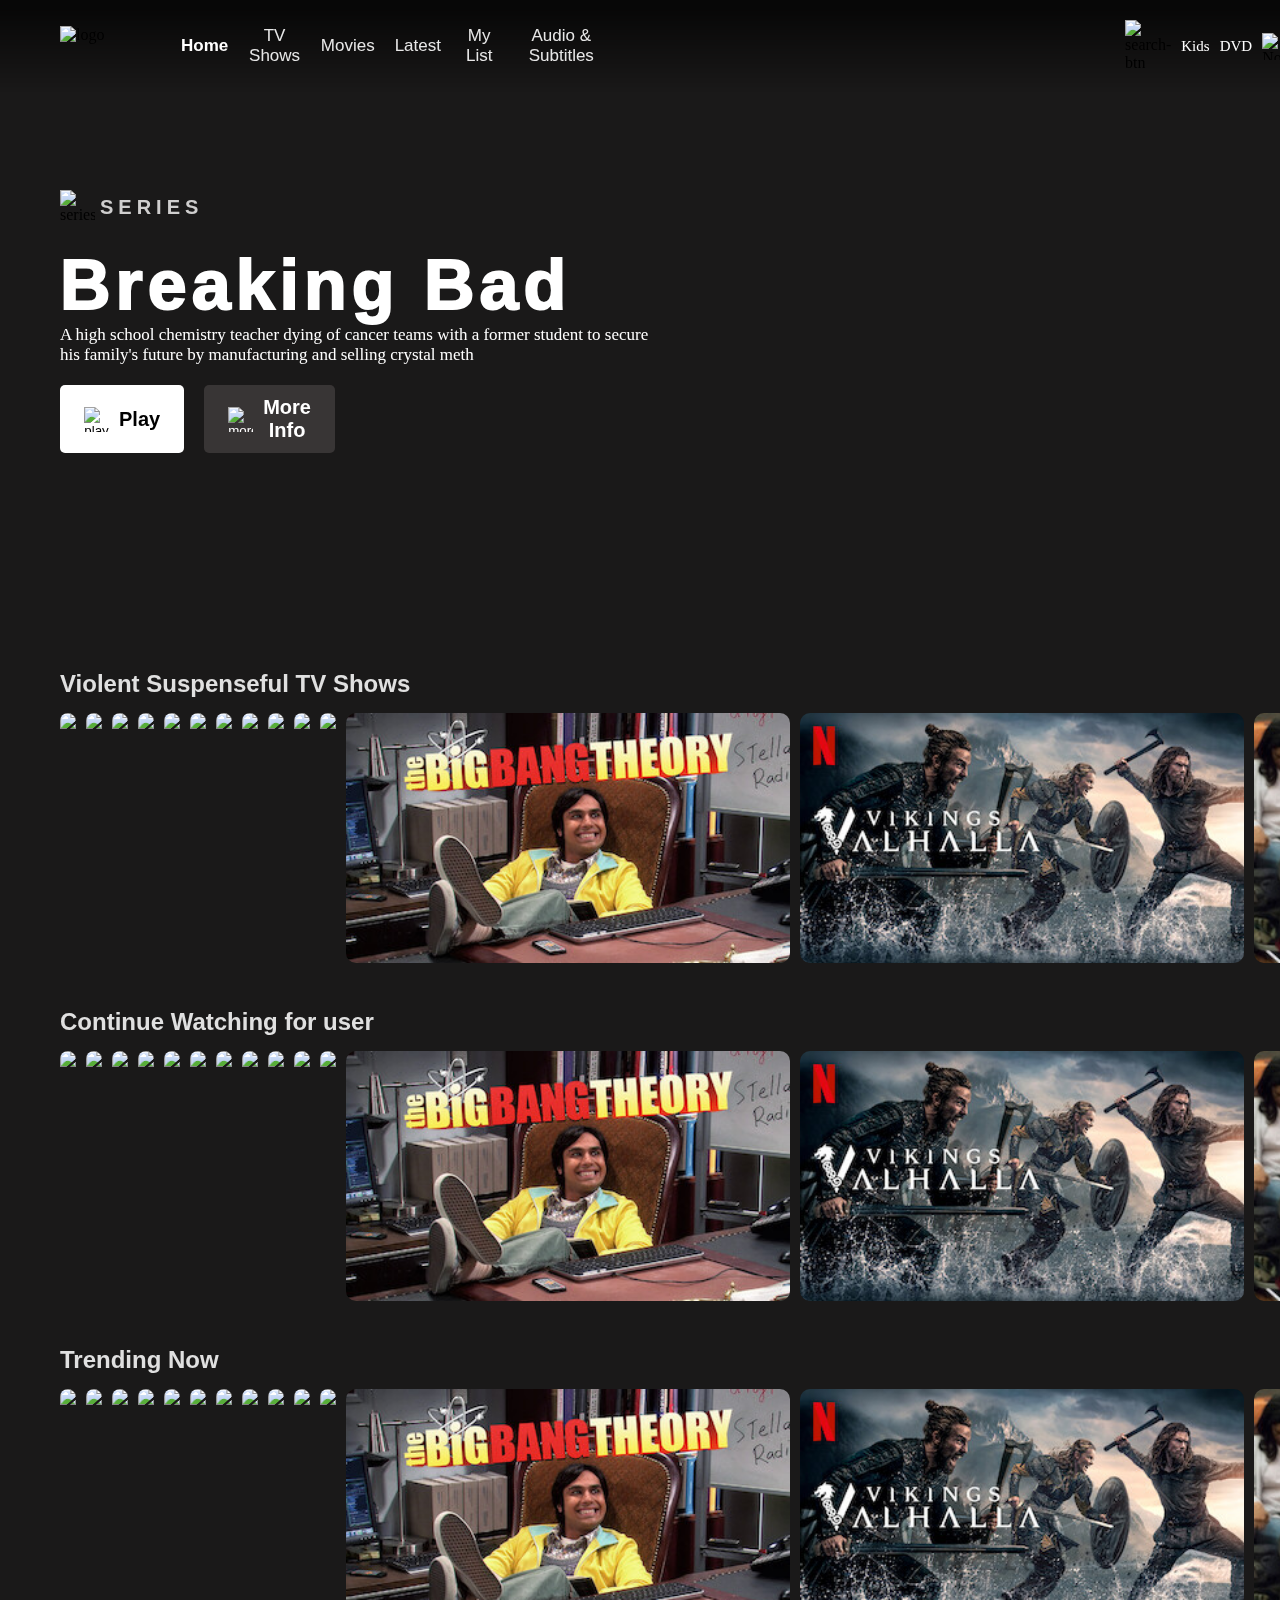
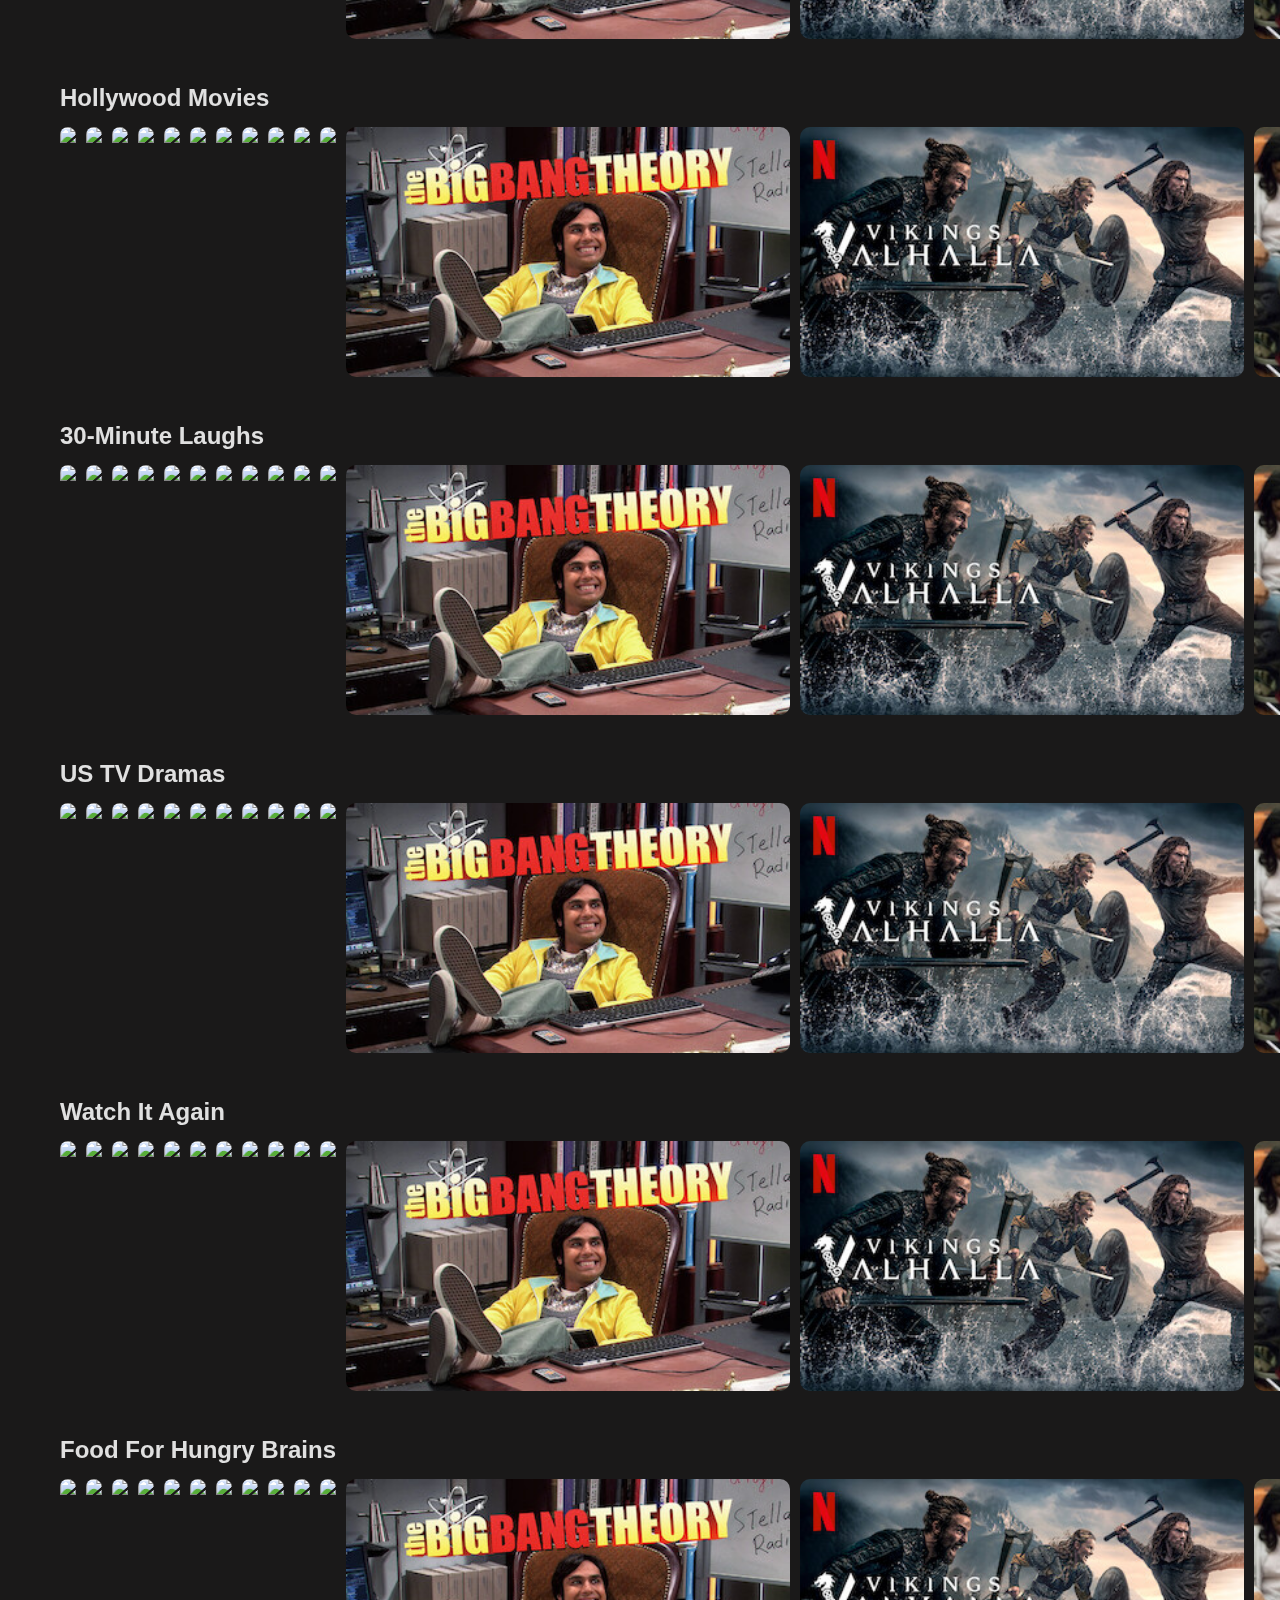
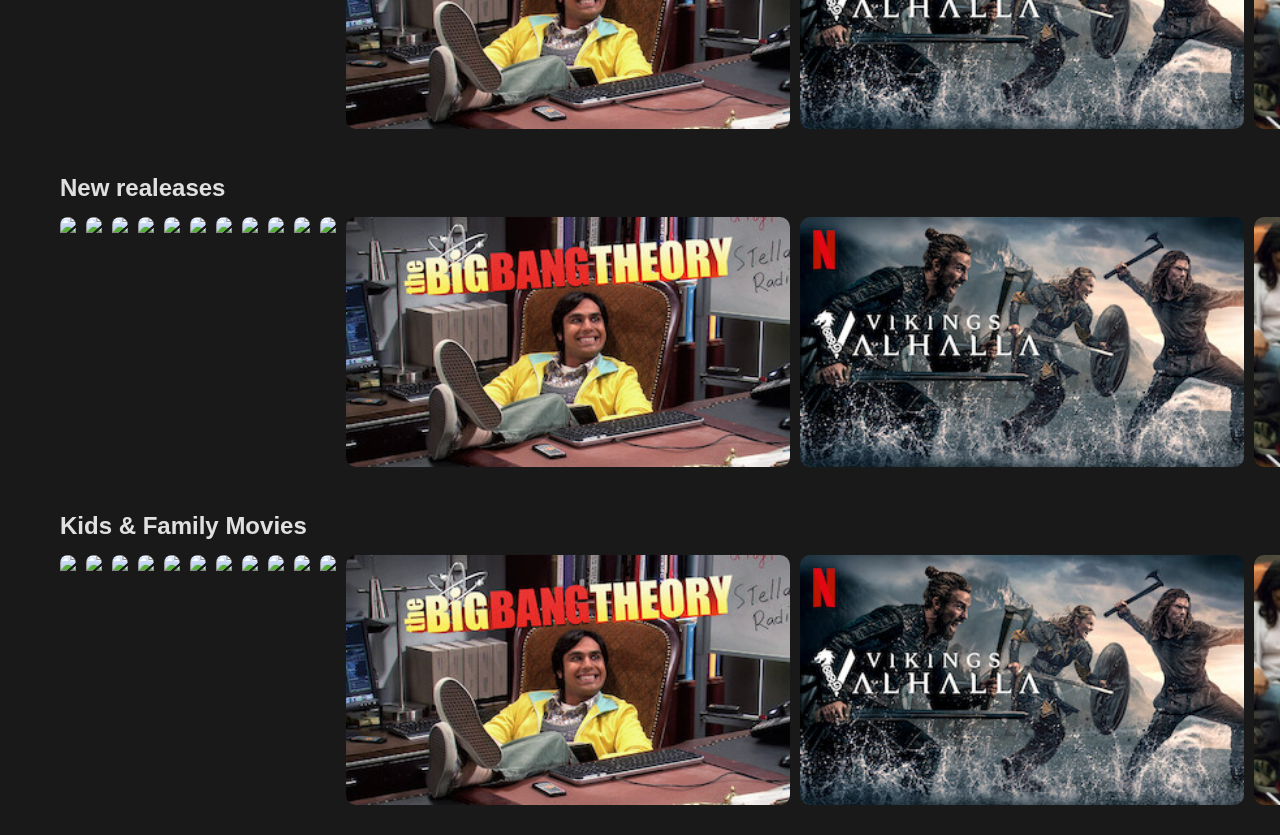
==== commit e389d843: "get now playing movies" ====
--- a/index.html
+++ b/index.html
@@ -1,626 +1,773 @@
 <!DOCTYPE html>
 <html lang="en">
-<head>
-    <link rel="shortcut icon" href="images/netflix.png" type="image/x-icon"/>
-    <meta charset="UTF-8">
-    <meta http-equiv="X-UA-Compatible" content="IE=edge">
-    <meta name="viewport" content="width=device-width, initial-scale=1.0">
-    <link rel="stylesheet" href="css/styles.css">
+  <head>
+    <link rel="shortcut icon" href="images/netflix.png" type="image/x-icon" />
+    <meta charset="UTF-8" />
+    <meta http-equiv="X-UA-Compatible" content="IE=edge" />
+    <meta name="viewport" content="width=device-width, initial-scale=1.0" />
+    <link rel="stylesheet" href="css/styles.css" />
     <title>Netflix</title>
-</head>
-<body class="body1">
-        <header>
-            <nav class="navbar">
-                <div class="navigation">
-                    <img id="logo" src="images/logo.png" alt="logo">
-                    <a class="current" href="index.html">Home</a>
-                    <a href="html/detail.html">TV Shows</a>
-                    <a href="">Movies</a>
-                    <a href="">Latest</a>
-                    <a href="">My List</a>
-                    <a href="">Audio & Subtitles</a>
-                </div>
-               <div class="setting"> 
-                   <img src="images/white_search.svg" alt="search-btn">
-                   <p>Kids</p>
-                   <p>DVD</p>
-                   <img src="images/white_bell.svg" alt="Notification">
-                   <img id="profile" src="images/Profile.png" alt="Profile">
-                   <img id="dropdown" src="images/white_dropdown.svg" alt="DropDown">           
-               </div>
-            </nav>
-        </header>
-        <main>
-            <div class="row" >
-                <div class="series">
-                    <img src="images/netflix.png" alt="series">
-                    <p>SERIES</p>
-                </div>
-                <div id="title">
-                    <img src="images/title.webp" alt="Breaking Bad">
-                    <p>A high school chemistry teacher dying of cancer teams with a former student to secure his family's future by manufacturing and selling crystal meth</p>
-                </div>
-              
-            </div>
-            <div id="rows">
-                <div class="buttons">
-                    <button id="play">
-                        <img src="images/play.svg" alt="play">
-                        <p>Play</p>
-                    </button>
-                    <button id="more-info">
-                        <img src="images/info.svg" alt="more info">
-                        <p>More Info</p>
-                    </button>
-                </div>
-                <div id="volumeage">
-                    <img src="images/volume.svg" alt="volume">
-                    <p>16+</p>
-                </div>
-            </div>
-            <p id="divide">Violent Suspenseful TV Shows</p>
-            <div class="scroll_lists">
-                <div id="tv_shows">
-                    <img class= "good" src="images/Good_Doctor.jpg">
-                    <img src="images/Gray_Man.jpg">
-                    <img src="images/Purple_Hearts.jpg">
-                    <img src="images/Red_Notice.jpg">
-                    <img src="images/Spider_Man.jpg">
-                    <img src="images/Shooter.jpg">
-                    <img src="images/Stranger_Things.jpg">
-                    <img src="images/Uncoupled.jpg">
-                    <img src="images/Vikings.jpg">
-                    <img src="images/Walking_Dead.jpg">
-                    <img src="images/Demon_Slayer.jpg">
-                    <img src="images/BigBang.jpg">
-                    <img src="images/Vahlalla.jpg">
-                    <img src="images/Manifest.jpg">
-                    <img src="images/Mist.jpg">
-                    <img src="images/Kingdom.jpg">
-                    <img src="images/LoKe.jpg">
-                </div>
-                <p>Continue Watching for user</p>
-                <div id="user">
-                    <img src="images/Stranger_Things.jpg">
-                    <img src="images/Uncoupled.jpg">
-                    <img src="images/Vikings.jpg">
-                    <img src="images/Walking_Dead.jpg">
-                    <img src="images/Good_Doctor.jpg">
-                    <img src="images/Gray_Man.jpg">
-                    <img src="images/Purple_Hearts.jpg">
-                    <img src="images/Red_Notice.jpg">
-                    <img src="images/Spider_Man.jpg">
-                    <img src="images/Shooter.jpg">
-                    <img src="images/Demon_Slayer.jpg">
-                    <img src="images/BigBang.jpg">
-                    <img src="images/Vahlalla.jpg">
-                    <img src="images/Manifest.jpg">
-                    <img src="images/Mist.jpg">
-                    <img src="images/Kingdom.jpg">
-                    <img src="images/LoKe.jpg">
-                </div>
-                <p>Trending Now</p>
-                <div id="trending">
-                    <img src="images/Vikings.jpg">
-                    <img src="images/Shooter.jpg">
-                    <img src="images/Demon_Slayer.jpg">
-                    <img src="images/BigBang.jpg">
-                    <img src="images/Vahlalla.jpg">
-                    <img src="images/Manifest.jpg">
-                    <img src="images/Mist.jpg">
-                    <img src="images/Walking_Dead.jpg">
-                    <img src="images/Good_Doctor.jpg">
-                    <img src="images/Gray_Man.jpg">
-                    <img src="images/Purple_Hearts.jpg">
-                    <img src="images/Red_Notice.jpg">
-                    <img src="images/Spider_Man.jpg">
-                    <img src="images/Stranger_Things.jpg">
-                    <img src="images/Uncoupled.jpg">
-                    <img src="images/Kingdom.jpg">
-                    <img src="images/LoKe.jpg">
-                </div>
-                <p>Hollywood Movies</p>
-                <div id="hollywood">
-                    <img src="images/Red_Notice.jpg">
-                    <img src="images/Spider_Man.jpg">
-                    <img src="images/Stranger_Things.jpg">
-                    <img src="images/Uncoupled.jpg">
-                    <img src="images/Vikings.jpg">
-                    <img src="images/Shooter.jpg">
-                    <img src="images/Demon_Slayer.jpg">
-                    <img src="images/BigBang.jpg">
-                    <img src="images/Vahlalla.jpg">
-                    <img src="images/Manifest.jpg">
-                    <img src="images/Mist.jpg">
-                    <img src="images/Kingdom.jpg">
-                    <img src="images/LoKe.jpg">
-                    <img src="images/Walking_Dead.jpg">
-                    <img src="images/Good_Doctor.jpg">
-                    <img src="images/Gray_Man.jpg">
-                    <img src="images/Purple_Hearts.jpg">
-                </div>
-                <p>30-Minute Laughs</p>
-                <div id="laughs">
-                    <img src="images/Spider_Man.jpg">
-                    <img src="images/BigBang.jpg">
-                    <img src="images/Vahlalla.jpg">
-                    <img src="images/Manifest.jpg">
-                    <img src="images/Mist.jpg">
-                    <img src="images/Kingdom.jpg">
-                    <img src="images/LoKe.jpg">
-                    <img src="images/Vikings.jpg">
-                    <img src="images/Shooter.jpg">
-                    <img src="images/Demon_Slayer.jpg">
-                    <img src="images/Red_Notice.jpg">
-                    <img src="images/Stranger_Things.jpg">
-                    <img src="images/Uncoupled.jpg">
-                    <img src="images/Walking_Dead.jpg">
-                    <img src="images/Good_Doctor.jpg">
-                    <img src="images/Gray_Man.jpg">
-                    <img src="images/Purple_Hearts.jpg">
-                </div>
-                <p>US TV Dramas</p>
-                <div id="drama">
-                    <img src="images/Purple_Hearts.jpg">
-                    <img src="images/Red_Notice.jpg">
-                    <img src="images/Walking_Dead.jpg">
-                    <img src="images/Vikings.jpg">
-                    <img src="images/Shooter.jpg">
-                    <img src="images/Demon_Slayer.jpg">
-                    <img src="images/Spider_Man.jpg">
-                    <img src="images/Stranger_Things.jpg">
-                    <img src="images/Uncoupled.jpg">
-                    <img src="images/BigBang.jpg">
-                    <img src="images/Vahlalla.jpg">
-                    <img src="images/Manifest.jpg">
-                    <img src="images/Mist.jpg">
-                    <img src="images/Kingdom.jpg">
-                    <img src="images/LoKe.jpg">
-                    <img src="images/Good_Doctor.jpg">
-                    <img src="images/Gray_Man.jpg">
-                    
-                </div>
-                <p>Watch It Again</p>
-                <div id="again">
-                    <img src="images/BigBang.jpg">
-                    <img src="images/Vahlalla.jpg">
-                    <img src="images/Manifest.jpg">
-                    <img src="images/Mist.jpg">
-                    <img src="images/Kingdom.jpg">
-                    <img src="images/LoKe.jpg">
-                    <img src="images/Walking_Dead.jpg">
-                    <img src="images/Purple_Hearts.jpg">
-                    <img src="images/Red_Notice.jpg">
-                    <img src="images/Vikings.jpg">
-                    <img src="images/Shooter.jpg">
-                    <img src="images/Demon_Slayer.jpg">
-                    <img src="images/Spider_Man.jpg">
-                    <img src="images/Stranger_Things.jpg">
-                    <img src="images/Uncoupled.jpg">
-                    <img src="images/Good_Doctor.jpg">
-                    <img src="images/Gray_Man.jpg">
-                </div>
-                <p>Food For Hungry Brains</p>
-                <div id="nourish">
-                    <img src="images/Shooter.jpg">
-                    <img src="images/Vikings.jpg">
-                    <img src="images/Demon_Slayer.jpg">
-                    <img src="images/Spider_Man.jpg">
-                    <img src="images/Stranger_Things.jpg">
-                    <img src="images/Uncoupled.jpg">
-                    <img src="images/Purple_Hearts.jpg">
-                    <img src="images/Red_Notice.jpg">
-                    <img src="images/Walking_Dead.jpg">
-                    <img src="images/BigBang.jpg">
-                    <img src="images/Vahlalla.jpg">
-                    <img src="images/Manifest.jpg">
-                    <img src="images/Mist.jpg">
-                    <img src="images/Kingdom.jpg">
-                    <img src="images/LoKe.jpg">
-                    <img src="images/Good_Doctor.jpg">
-                    <img src="images/Gray_Man.jpg">
-                </div>
-                <p>New realeases</p>
-                <div id="new">
-                    <img src="images/Uncoupled.jpg">
-                    <img src="images/Purple_Hearts.jpg">
-                    <img src="images/Red_Notice.jpg">
-                    <img src="images/Walking_Dead.jpg">
-                    <img src="images/Vikings.jpg">
-                    <img src="images/Shooter.jpg">
-                    <img src="images/Demon_Slayer.jpg">
-                    <img src="images/Spider_Man.jpg">
-                    <img src="images/Stranger_Things.jpg">
-                    <img src="images/Good_Doctor.jpg">
-                    <img src="images/Gray_Man.jpg">
-                    <img src="images/BigBang.jpg">
-                    <img src="images/Vahlalla.jpg">
-                    <img src="images/Manifest.jpg">
-                    <img src="images/Mist.jpg">
-                    <img src="images/Kingdom.jpg">
-                    <img src="images/LoKe.jpg">
-                </div>
-                <p>Kids & Family Movies</p>
-                <div id="kidsfamily">
-                    <img src="images/Gray_Man.jpg">
-                    <img src="images/Spider_Man.jpg">
-                    <img src="images/Mist.jpg">
-                    <img src="images/Kingdom.jpg">
-                    <img src="images/LoKe.jpg">
-                    <img src="images/Stranger_Things.jpg">
-                    <img src="images/Good_Doctor.jpg">
-                    <img src="images/Uncoupled.jpg">
-                    <img src="images/BigBang.jpg">
-                    <img src="images/Vahlalla.jpg">
-                    <img src="images/Manifest.jpg">
-                    <img src="images/Purple_Hearts.jpg">
-                    <img src="images/Red_Notice.jpg">
-                    <img src="images/Walking_Dead.jpg">
-                    <img src="images/Vikings.jpg">
-                    <img src="images/Shooter.jpg">
-                    <img src="images/Demon_Slayer.jpg">  
-                </div> 
-            </div>   
-        </main>
-        <div class="body2">
-            <div class="detailPage">
-                <div class="top_content">
-                    <div class="details">
-                        <div id= "detail_img"></div>
-                        <img class="close" src="images/close.svg" alt="exit">
-                        <img id="detail_title" src="images/title.webp" alt="title">
-                        <p>bull-winder about getting right with Jesus or turning myself in.</p>
-                    </div>
-                    <div class="button">
-                        <div>
-                            <button id="play2">
-                                <img src="images/play.svg" alt="play">
-                                <p>Play</p>
-                            </button>
-                        </div>
-                        <div id="addlike">
-                            <img src="images/add.svg" alt="Add to MyList">
-                            <img src="images/thumbsup.svg" alt="like">
-                        </div>
-                    </div>
-                </div>
-                <div class="episodes">
-                    <div class="info">
-                        <div class="description">
-                            <div class="match">
-                                <p>97% Match</p>
-                                <p>2013</p>
-                                <p id="PG">18+</p>
-                                <p>5 Seasons</p>
-                                <p id="hd">HD</p>
-                                <img src="images/AD.svg" alt="ad">
-                            </div>
-                            <p>A high school chemistry teacher dying of cancer teams with a former student to secure his family's future by manufacturing and selling crystal meth.</p>
-                        </div>
-                        <div class="cast">
-                            <p>Cast: </p><p>Brayn Cranston, Aaron Paul, Anna Gunn, more</p><br>
-                            <p>Genres: </p><p>Crime TV Shows, Tv Thrillers, TV Dramas</p><br>
-                            <p>This show is: </p><p>Violent, Gritty, Dark</p><br>
-            
-                        </div>
-                    </div>
-                    <div class="header">
-                        <p>Episodes</p>
-                        <button class="season">
-                            <p>Season 1</p>
-                            <img src="images/white_dropdown.svg" alt="dropdown">
-                        </button>
-                    </div>
-                    <hr>
-                    <div class="episode_list">
-                        <p>1</p>
-                        <img src="images/E1.webp" alt="Episode 1">
-                        <div id="episode_desc">
-                            <div id="episode_title">
-                                <p>Pilot</p>
-                                <p>58 m</p>
-                            </div>
-                            <p>Diagnosed with terminal lung cancer, a high school chemistry teacher resorts to cooking and selling methamphetamine to provide for his family.</p>
-                        </div>
-                    </div>
-                    <hr>
-                    <div class="episode_list">
-                        <p>2</p>
-                        <img src="images/E2.webp" alt="Episode 2">
-                        <div id="episode_desc">
-                            <div id="episode_title">
-                                <p>The Cat's in the Bag</p>
-                                <p>48 m</p>
-                            </div>
-                            <p>Thier first aborted drug deal forces Walt and Jesse to disposr of a pair of corpses. Meanwhile, Skyler suspects that her husband is up to no good.</p>
-                        </div>
-                    </div>
-                    <hr>
-                    <div class="episode_list">
-                        <p>3</p>
-                        <img src="images/E3.webp" alt="Episode 3">
-                        <div id="episode_desc">
-                            <div id="episode_title">
-                                <p>And the Bag's in the River</p>
-                                <p>48 m</p>
-                            </div>
-                            <p>As Walt cleans up the mess that was left after his first drug deal, Skyler gets too close to the truth about his double life.</p>
-                        </div>
-                    </div>
-                    <hr>
-                    <div class="episode_list">
-                        <p>4</p>
-                        <img src="images/E4.webp" alt="Episode 4">
-                        <div id="episode_desc">
-                            <div id="episode_title">
-                                <p>Cancer Man</p>
-                                <p>48 m</p>
-                            </div>
-                            <p>Being forced to reveal the truth about his illness leaves Walt facing the dilemma of how to pay for an expensive series of cancer treatments.</p>
-                        </div>
-                    </div>
-                    <hr>
-                    <div class="episode_list">
-                        <p>5</p>
-                        <img src="images/E5.webp" alt="Episode 5">
-                        <div id="episode_desc">
-                            <div id="episode_title">
-                                <p>Gray Matter</p>
-                                <p>48 m</p>
-                            </div>
-                            <p>Skyler organizes an interventions to persuade Walt to accept his former research partner's generous offer to pay for the cancer treatments.</p>
-                        </div>
-                    </div>
-                    <hr>
-                    <div class="episode_list">
-                        <p>6</p>
-                        <img src="images/E6.webp" alt="Episode 6">
-                        <div id="episode_desc">
-                            <div id="episode_title">
-                                <p>Crazy Handful of Nothin'</p>
-                                <p>48 m</p>
-                            </div>
-                            <p>With the side effects and cost of his treament mounting, walt demands that Jesse find a wholesaler to buy thier drugs-- which lands him in trouble.</p>
-                        </div>
-                    </div>
-                    <hr>
-                    <div class="episode_list">
-                        <p>7</p>
-                        <img src="images/E7.webp" alt="Episode 7">
-                        <div id="episode_desc">
-                            <div id="episode_title">
-                                <p>A No-Rough-Stuff-Type Deal</p>
-                                <p>47 m</p>
-                            </div>
-                            <p>After Jesse's brush with death, Walt agrees to produce even more drugs for the ruthless Tucoo. Meanwhile, Skyler suspects her sister of shoplifting.</p>
-                        </div>
-                    </div>
-                    <hr>
-                    <div class="icon">
-                        <img src="images/collection.svg" alt="collections">
-                        <p>Breaking Bad Collection</p>
-                    </div>
-                    <div class="Collections">
-                        <div id="C1">
-                            <img src="images/C1.webp" alt="Collection-1">
-                            <p id="seasonNo">5 Seasons</p>
-                            <div class="desc">
-                                <div>
-                                    <p id="green">97% Match</p>
-                                    <div id="horizontal">
-                                        <p id="PG">18 +</p>
-                                        <p>2013</p>
-                                    </div>
-                                </div>
-                                <img src="images/add.svg" alt="add">
-                            </div>         
-                            <p>A high school chemistry teacher dying of cancer teams with a former student to secure his family's future by manufacturing and selling crystal meth.</p>
-                        </div>
-                        <div id="C2">
-                            <img src="images/C2.webp" alt="Collection-2">
-                            <p id="seasonNo">5 Seasons</p>
-                            <div class="desc">
-                                <div>
-                                    <p id="green">92% Match</p>
-                                    <div id="horizontal">
-                                        <p id="PG">18 +</p>
-                                        <p>2020</p>
-                                    </div>
-                                </div>
-                                <img src="images/add.svg" alt="add">
-                            </div>     
-                            <p>This Emmy-nominated prequel to "Breaking Bad" follows small-time attorney Jimmy McGill as he transforms into morally challenged lawyer Saul Goodman.</p>
-                        </div>
-                        <div id="C3">
-                            <img src="images/C3.jpg" alt="Collection-3">
-                            <p id="seasonNo">2 hr 2m</p>
-                            <div class="desc">
-                                <div>
-                                    <p id="green"></p>
-                                    <div id="horizontal">
-                                        <p id="PG">16 +</p>
-                                        <p>2019</p>
-                                    </div>
-                                </div>
-                                <img src="images/add.svg" alt="add">
-                            </div>     
-                            <p>Fugitive Jesse Pinkman attempts to outrun his past. ritten and directed by "Breaking Bad" creator Vince Gilligan, starring Aaron Paul.</p>
-                        </div>
-                        <div id="C4">
-                            <img src="images/C4.jpg" alt="Collection-4">
-                            <p id="seasonNo">13m</p>
-                            <div class="desc">
-                                <div>
-                                    <p id="green"></p>
-                                    <div id="horizontal">
-                                        <p id="PG">16 +</p>
-                                        <p>2019</p>
-                                    </div>
-                                </div>
-                                <img src="images/add.svg" alt="add">
-                            </div>
-                            <p>Aaron Paul, Vince Grilligan and other cast members, producers and crew share stories and footage from the making of "El Camino."</p>
-                        </div>
-                    </div>
-                    <div class="more">
-                        <p>More Like This</p>
-                    </div>
-                    <div class="Collections">
-                        <div id="C5">
-                            <img src="images/C5.jpg" alt="Collection-5">
-                            <p id="seasonNo">4 Seasons</p>
-                            <div class="desc">
-                                <div>
-                                    <p id="green">93% Match</p>
-                                    <div id="horizontal">
-                                        <p id="PG">18 +</p>
-                                        <p>2022</p>
-                                    </div>
-                                </div>
-                                <img src="images/add.svg" alt="add">
-                            </div>
-                            <p>A financial adviser drags his family from Chicago to the Missouri Ozkars, where he must launder $500 million in five years to appease a drug boss.</p>
-                        </div>
-                        <div id="C6">
-                            <img src="images/C6.jpg" alt="Collection-6">
-                            <p id="seasonNo">3 Seasons</p>
-                            <div class="desc">
-                                <div>
-                                    <p id="green">92% Match</p>
-                                    <div id="horizontal">
-                                        <p id="PG">18 +</p>
-                                        <p>2017</p>
-                                    </div>
-                                </div>
-                                <img src="images/add.svg" alt="add">
-                            </div>
-                        <p>The true story of Colombia's infamously violent and powerful drug cartels fuels this gritty gangster drama series.</p>
-                        </div>
-                        <div id="C7">
-                            <img src="images/C7.jpg" alt="Collection-7">
-                            <p id="seasonNo">2 Seasons</p>
-                            <div class="desc">
-                                <div>
-                                    <p id="green"></p>
-                                    <div id="horizontal">
-                                        <p id="PG">16 +</p>
-                                        <p>2019</p>
-                                    </div>
-                                </div> 
-                                <img src="images/add.svg" alt="add">
-                            </div>
-                            <p>In the late 1970s two FBI agents expand criminal science by delving into the psychology of murder and getting uneasily close to all-too-real monsters.</p>
-                        </div>
-                        <div id="C8">
-                            <img src="images/C8.jpg" alt="Collection-8">
-                            <p id="seasonNo">6 Seasons</p>
-                            <div class="desc">
-                                <div>
-                                    <p id="green">98% Match</p>
-                                    <div id="horizontal">
-                                        <p id="PG">18 +</p>
-                                        <p>2022</p>
-                                    </div>
-                                </div>
-                                <img src="images/add.svg" alt="add">
-                            </div>
-                            <p>A notorious gang in 1911 Birmingham, England, is led by the fierce Tommy Shelby, a crime boss set on moving up in the world no matter the cost.</p>
-                        </div>
-                        <div id="C9">
-                            <img src="images/C9.jpg" alt="Collection-9">
-                            <p id="seasonNo">Limited Series</p>
-                            <div class="desc">
-                                <div>
-                                    <p id="green"></p>
-                                    <div id="horizontal">
-                                        <p id="PG">18 +</p>
-                                        <p>2019</p>
-                                    </div>
-                                </div>
-                                <img src="images/add.svg" alt="add">
-                            </div>
-                            <p>After a young woman is accused of lying about a rape, two female detectives investigate a spate of eerily similar attacks. Inspired by true events.</p>
-                        </div>
-                        <div id="C10">
-                            <img src="images/C10.jpg" alt="Collection-10">
-                            <p id="seasonNo">6 Episodes</p>
-                            <div class="desc"> 
-                                <div>
-                                    <p id="green">79% Match</p>
-                                    <div id="horizontal">
-                                        <p id="PG">16 +</p>
-                                        <p>2018</p>
-                                    </div> 
-                                </div>
-                                
-                                <img src="images/add.svg" alt="add">
-                            </div>
-                            <p>After helping thqart a terrorist attack, a war veteran is assigned to protect a politician who was a main propponent of the very conflict he fought in.</p>
-                        </div>
-                        <div id="C11">
-                            <img src="images/C11.jpg" alt="Collection-11">
-                            <p id="seasonNo">3 Seasons</p>
-                            <div class="desc">
-                                <div>
-                                    <p id="green"></p>
-                                    <div id="horizontal">
-                                        <p id="PG">18 +</p>
-                                        <p>2019</p>
-                                    </div>
-                                </div>
-                                <img src="images/add.svg" alt="add">
-                            </div>
-                            <p>A gifted detective takes a job in a small town so he can spend more time with his family. But he is soon drawn into web.</p>
-                        </div>
-                        <div id="C12">
-                            <img src="images/C12.jpg" alt="Collection-12">
-                            <p id="seasonNo">2 Seasons</p>
-                            <div class="desc">
-                                <div>
-                                    <p id="green">94% Match</p>
-                                    <div id="horizontal">
-                                        <p id="PG">18 +</p>
-                                        <p>2022</p>
-                                    </div>
-                                </div>
-                                <img src="images/add.svg" alt="add">
-                            </div>
-                            <p>Two seasoned drug dealers return to the gritty streets of London, but their pursuit money and powers are threatened</p>
-                        </div>
-                        <div id="C13">
-                            <img class= "img" src="images/C13.webp" alt="Collection-13">
-                            <p id="seasonNo">2 Series</p>
-                            <img id="playbtn" src="images/playbtn.svg" alt="Play">
-                            <div class="desc">
-                                <div>
-                                    <p id="green">66% Match</p>
-                                    <div id="horizontal">
-                                        <p id="PG">18 +</p>
-                                        <p>2011</p>
-                                    </div>
-                                </div>
-                                <img src="images/add.svg" alt="add">
-                            </div>
-                            <p>In this gritty, stylish drama series, two london drugs dealers ply thier lucrative</p>
-                        </div>
-                    </div>
-                    <div class="about">
-                        <h1>About Breaking Bad</h1>
-                        <p>Creators: </p><p>Vince grilligan</p>
-                        <p>Cast: </p><p>Bryan Cranston, Aaron Paul, Anna Gunn, Dean Norris, Betsy Brandit, RJ Mitte, Bob Odenkirk, Steven Michael Quezada, Jonathan Banks, Giancarlo Espsito</p>
-                        <p>Geners: </p><p>Crime TV Show, TV Thrillers, TV Dramas, US TV Shows</p>
-                        <p>This show is: Violent, Gritty, Dark</p>
-                        <p>Maturoty ratings:</p>
-                        <p>18 +</p>
-                        <p>violence, sex, language, substances</p>
-                        <p>Recommended for ages 18 and up</p>
-                    </div>
-                </div>
-            </div>
-        </div>
-    
-    
+  </head>
+  <body class="body1">
+    <header>
+      <nav class="navbar">
+        <div class="navigation">
+          <img id="logo" src="images/net.svg" alt="logo" />
+          <a class="current" href="index.html">Home</a>
+          <a href="html/detail.html">TV Shows</a>
+          <a href="">Movies</a>
+          <a href="">Latest</a>
+          <a href="">My List</a>
+          <a href="">Audio & Subtitles</a>
+        </div>
+        <div class="setting">
+          <div class="searchText">
+            <input
+              placeholder="Titles, people, genres"
+              name="searchTxt"
+              type="search"
+              class="searchField"
+            />
+          </div>
+          <div class="search">
+            <img src="images/white_search.svg" alt="search-btn" />
+          </div>
+          <p>Kids</p>
+          <p>DVD</p>
+          <img src="images/white_bell.svg" alt="Notification" />
+          <img id="profile" src="images/Profile.png" alt="Profile" />
+          <img id="dropdown" src="images/white_dropdown.svg" alt="DropDown" />
+        </div>
+      </nav>
+    </header>
+    <main>
+      <div class="row">
+        <div class="series">
+          <img src="images/netflix.png" alt="series" />
+          <p>SERIES</p>
+        </div>
+        <div id="title">
+          <h1>Breaking Bad</h1>
+          <p>
+            A high school chemistry teacher dying of cancer teams with a former
+            student to secure his family's future by manufacturing and selling
+            crystal meth
+          </p>
+        </div>
+        <div class="row2">
+          <div class="buttons">
+            <button id="play">
+              <img src="images/play.svg" alt="play" />
+              <p>Play</p>
+            </button>
+            <button id="more-info">
+              <img src="images/info.svg" alt="more info" />
+              <p>More Info</p>
+            </button>
+          </div>
+          <div id="volumeage">
+            <img src="images/volume.svg" alt="volume" />
+            <p>16+</p>
+          </div>
+        </div>
+      </div>
+
+      <div class="movie_lists">
+        <div class="movie">
+          <p>Violent Suspenseful TV Shows</p>
+          <button class="preBtn"><img src="images/pre-btn.svg" /></button>
+          <button class="nxtBtn"><img src="images/nxt-btn.svg" /></button>
+          <div class="ImageContainer">
+            <img class="good" src="images/Good_Doctor.jpg" />
+            <img src="images/Gray_Man.jpg" />
+            <img src="images/Purple_Hearts.jpg" />
+            <img src="images/Red_Notice.jpg" />
+            <img src="images/Spider_Man.jpg" />
+            <img src="images/Shooter.jpg" />
+            <img src="images/Stranger_Things.jpg" />
+            <img src="images/Uncoupled.jpg" />
+            <img src="images/Vikings.jpg" />
+            <img src="images/Walking_Dead.jpg" />
+            <img src="images/Demon_Slayer.jpg" />
+            <img src="images/BigBang.jpg" />
+            <img src="images/Vahlalla.jpg" />
+            <img src="images/Manifest.jpg" />
+            <img src="images/Mist.jpg" />
+            <img src="images/Kingdom.jpg" />
+            <img src="images/LoKe.jpg" />
+          </div>
+        </div>
+        <div class="movie">
+          <p>Continue Watching for user</p>
+          <button class="preBtn"><img src="images/pre-btn.svg" /></button>
+          <button class="nxtBtn"><img src="images/nxt-btn.svg" /></button>
+          <div class="ImageContainer">
+            <img class="good" src="images/Good_Doctor.jpg" />
+            <img src="images/Gray_Man.jpg" />
+            <img src="images/Purple_Hearts.jpg" />
+            <img src="images/Red_Notice.jpg" />
+            <img src="images/Spider_Man.jpg" />
+            <img src="images/Shooter.jpg" />
+            <img src="images/Stranger_Things.jpg" />
+            <img src="images/Uncoupled.jpg" />
+            <img src="images/Vikings.jpg" />
+            <img src="images/Walking_Dead.jpg" />
+            <img src="images/Demon_Slayer.jpg" />
+            <img src="images/BigBang.jpg" />
+            <img src="images/Vahlalla.jpg" />
+            <img src="images/Manifest.jpg" />
+            <img src="images/Mist.jpg" />
+            <img src="images/Kingdom.jpg" />
+            <img src="images/LoKe.jpg" />
+          </div>
+        </div>
+        <div class="movie">
+          <p>Trending Now</p>
+          <button class="preBtn"><img src="images/pre-btn.svg" /></button>
+          <button class="nxtBtn"><img src="images/nxt-btn.svg" /></button>
+          <div class="ImageContainer">
+            <img class="good" src="images/Good_Doctor.jpg" />
+            <img src="images/Gray_Man.jpg" />
+            <img src="images/Purple_Hearts.jpg" />
+            <img src="images/Red_Notice.jpg" />
+            <img src="images/Spider_Man.jpg" />
+            <img src="images/Shooter.jpg" />
+            <img src="images/Stranger_Things.jpg" />
+            <img src="images/Uncoupled.jpg" />
+            <img src="images/Vikings.jpg" />
+            <img src="images/Walking_Dead.jpg" />
+            <img src="images/Demon_Slayer.jpg" />
+            <img src="images/BigBang.jpg" />
+            <img src="images/Vahlalla.jpg" />
+            <img src="images/Manifest.jpg" />
+            <img src="images/Mist.jpg" />
+            <img src="images/Kingdom.jpg" />
+            <img src="images/LoKe.jpg" />
+          </div>
+        </div>
+        <div class="movie">
+          <p>Hollywood Movies</p>
+          <button class="preBtn"><img src="images/pre-btn.svg" /></button>
+          <button class="nxtBtn"><img src="images/nxt-btn.svg" /></button>
+          <div class="ImageContainer">
+            <img class="good" src="images/Good_Doctor.jpg" />
+            <img src="images/Gray_Man.jpg" />
+            <img src="images/Purple_Hearts.jpg" />
+            <img src="images/Red_Notice.jpg" />
+            <img src="images/Spider_Man.jpg" />
+            <img src="images/Shooter.jpg" />
+            <img src="images/Stranger_Things.jpg" />
+            <img src="images/Uncoupled.jpg" />
+            <img src="images/Vikings.jpg" />
+            <img src="images/Walking_Dead.jpg" />
+            <img src="images/Demon_Slayer.jpg" />
+            <img src="images/BigBang.jpg" />
+            <img src="images/Vahlalla.jpg" />
+            <img src="images/Manifest.jpg" />
+            <img src="images/Mist.jpg" />
+            <img src="images/Kingdom.jpg" />
+            <img src="images/LoKe.jpg" />
+          </div>
+        </div>
+        <div class="movie">
+          <p>30-Minute Laughs</p>
+          <button class="preBtn"><img src="images/pre-btn.svg" /></button>
+          <button class="nxtBtn"><img src="images/nxt-btn.svg" /></button>
+          <div class="ImageContainer">
+            <img class="good" src="images/Good_Doctor.jpg" />
+            <img src="images/Gray_Man.jpg" />
+            <img src="images/Purple_Hearts.jpg" />
+            <img src="images/Red_Notice.jpg" />
+            <img src="images/Spider_Man.jpg" />
+            <img src="images/Shooter.jpg" />
+            <img src="images/Stranger_Things.jpg" />
+            <img src="images/Uncoupled.jpg" />
+            <img src="images/Vikings.jpg" />
+            <img src="images/Walking_Dead.jpg" />
+            <img src="images/Demon_Slayer.jpg" />
+            <img src="images/BigBang.jpg" />
+            <img src="images/Vahlalla.jpg" />
+            <img src="images/Manifest.jpg" />
+            <img src="images/Mist.jpg" />
+            <img src="images/Kingdom.jpg" />
+            <img src="images/LoKe.jpg" />
+          </div>
+        </div>
+        <div class="movie">
+          <p>US TV Dramas</p>
+          <button class="preBtn"><img src="images/pre-btn.svg" /></button>
+          <button class="nxtBtn"><img src="images/nxt-btn.svg" /></button>
+          <div class="ImageContainer">
+            <img class="good" src="images/Good_Doctor.jpg" />
+            <img src="images/Gray_Man.jpg" />
+            <img src="images/Purple_Hearts.jpg" />
+            <img src="images/Red_Notice.jpg" />
+            <img src="images/Spider_Man.jpg" />
+            <img src="images/Shooter.jpg" />
+            <img src="images/Stranger_Things.jpg" />
+            <img src="images/Uncoupled.jpg" />
+            <img src="images/Vikings.jpg" />
+            <img src="images/Walking_Dead.jpg" />
+            <img src="images/Demon_Slayer.jpg" />
+            <img src="images/BigBang.jpg" />
+            <img src="images/Vahlalla.jpg" />
+            <img src="images/Manifest.jpg" />
+            <img src="images/Mist.jpg" />
+            <img src="images/Kingdom.jpg" />
+            <img src="images/LoKe.jpg" />
+          </div>
+        </div>
+        <div class="movie">
+          <p>Watch It Again</p>
+          <button class="preBtn"><img src="images/pre-btn.svg" /></button>
+          <button class="nxtBtn"><img src="images/nxt-btn.svg" /></button>
+          <div class="ImageContainer">
+            <img class="good" src="images/Good_Doctor.jpg" />
+            <img src="images/Gray_Man.jpg" />
+            <img src="images/Purple_Hearts.jpg" />
+            <img src="images/Red_Notice.jpg" />
+            <img src="images/Spider_Man.jpg" />
+            <img src="images/Shooter.jpg" />
+            <img src="images/Stranger_Things.jpg" />
+            <img src="images/Uncoupled.jpg" />
+            <img src="images/Vikings.jpg" />
+            <img src="images/Walking_Dead.jpg" />
+            <img src="images/Demon_Slayer.jpg" />
+            <img src="images/BigBang.jpg" />
+            <img src="images/Vahlalla.jpg" />
+            <img src="images/Manifest.jpg" />
+            <img src="images/Mist.jpg" />
+            <img src="images/Kingdom.jpg" />
+            <img src="images/LoKe.jpg" />
+          </div>
+        </div>
+        <div class="movie">
+          <p>Food For Hungry Brains</p>
+          <button class="preBtn"><img src="images/pre-btn.svg" /></button>
+          <button class="nxtBtn"><img src="images/nxt-btn.svg" /></button>
+          <div class="ImageContainer">
+            <img class="good" src="images/Good_Doctor.jpg" />
+            <img src="images/Gray_Man.jpg" />
+            <img src="images/Purple_Hearts.jpg" />
+            <img src="images/Red_Notice.jpg" />
+            <img src="images/Spider_Man.jpg" />
+            <img src="images/Shooter.jpg" />
+            <img src="images/Stranger_Things.jpg" />
+            <img src="images/Uncoupled.jpg" />
+            <img src="images/Vikings.jpg" />
+            <img src="images/Walking_Dead.jpg" />
+            <img src="images/Demon_Slayer.jpg" />
+            <img src="images/BigBang.jpg" />
+            <img src="images/Vahlalla.jpg" />
+            <img src="images/Manifest.jpg" />
+            <img src="images/Mist.jpg" />
+            <img src="images/Kingdom.jpg" />
+            <img src="images/LoKe.jpg" />
+          </div>
+        </div>
+        <div class="movie">
+          <p>New realeases</p>
+          <button class="preBtn"><img src="images/pre-btn.svg" /></button>
+          <button class="nxtBtn"><img src="images/nxt-btn.svg" /></button>
+          <div class="ImageContainer">
+            <img class="good" src="images/Good_Doctor.jpg" />
+            <img src="images/Gray_Man.jpg" />
+            <img src="images/Purple_Hearts.jpg" />
+            <img src="images/Red_Notice.jpg" />
+            <img src="images/Spider_Man.jpg" />
+            <img src="images/Shooter.jpg" />
+            <img src="images/Stranger_Things.jpg" />
+            <img src="images/Uncoupled.jpg" />
+            <img src="images/Vikings.jpg" />
+            <img src="images/Walking_Dead.jpg" />
+            <img src="images/Demon_Slayer.jpg" />
+            <img src="images/BigBang.jpg" />
+            <img src="images/Vahlalla.jpg" />
+            <img src="images/Manifest.jpg" />
+            <img src="images/Mist.jpg" />
+            <img src="images/Kingdom.jpg" />
+            <img src="images/LoKe.jpg" />
+          </div>
+        </div>
+        <div class="movie">
+          <p>Kids & Family Movies</p>
+          <button class="preBtn"><img src="images/pre-btn.svg" /></button>
+          <button class="nxtBtn"><img src="images/nxt-btn.svg" /></button>
+          <div class="ImageContainer">
+            <img class="good" src="images/Good_Doctor.jpg" />
+            <img src="images/Gray_Man.jpg" />
+            <img src="images/Purple_Hearts.jpg" />
+            <img src="images/Red_Notice.jpg" />
+            <img src="images/Spider_Man.jpg" />
+            <img src="images/Shooter.jpg" />
+            <img src="images/Stranger_Things.jpg" />
+            <img src="images/Uncoupled.jpg" />
+            <img src="images/Vikings.jpg" />
+            <img src="images/Walking_Dead.jpg" />
+            <img src="images/Demon_Slayer.jpg" />
+            <img src="images/BigBang.jpg" />
+            <img src="images/Vahlalla.jpg" />
+            <img src="images/Manifest.jpg" />
+            <img src="images/Mist.jpg" />
+            <img src="images/Kingdom.jpg" />
+            <img src="images/LoKe.jpg" />
+          </div>
+        </div>
+      </div>
+    </main>
+    <div class="body2">
+      <div class="detailPage">
+        <div class="top_content">
+          <div class="details">
+            <div id="detail_img"></div>
+            <img class="close" src="images/close.svg" alt="exit" />
+            <img id="detail_title" src="images/title.webp" alt="title" />
+            <p>
+              bull-winder about getting right with Jesus or turning myself in.
+            </p>
+          </div>
+          <div class="button">
+            <div>
+              <button id="play2">
+                <img src="images/play.svg" alt="play" />
+                <p>Play</p>
+              </button>
+            </div>
+            <div id="addlike">
+              <img src="images/add.svg" alt="Add to MyList" />
+              <img src="images/thumbsup.svg" alt="like" />
+            </div>
+          </div>
+        </div>
+        <div class="episodes">
+          <div class="info">
+            <div class="description">
+              <div class="match">
+                <p>97% Match</p>
+                <p>2013</p>
+                <p id="PG">18+</p>
+                <p>5 Seasons</p>
+                <p id="hd">HD</p>
+                <img src="images/AD.svg" alt="ad" />
+              </div>
+              <p>
+                A high school chemistry teacher dying of cancer teams with a
+                former student to secure his family's future by manufacturing
+                and selling crystal meth.
+              </p>
+            </div>
+            <div class="cast">
+              <p>Cast:</p>
+              <p>Brayn Cranston, Aaron Paul, Anna Gunn, more</p>
+              <br />
+              <p>Genres:</p>
+              <p>Crime TV Shows, Tv Thrillers, TV Dramas</p>
+              <br />
+              <p>This show is:</p>
+              <p>Violent, Gritty, Dark</p>
+              <br />
+            </div>
+          </div>
+          <div class="header">
+            <p>Episodes</p>
+            <button class="season">
+              <p>Season 1</p>
+              <img src="images/white_dropdown.svg" alt="dropdown" />
+            </button>
+          </div>
+          <hr />
+          <div class="episode_list">
+            <p>1</p>
+            <img src="images/E1.webp" alt="Episode 1" />
+            <div id="episode_desc">
+              <div id="episode_title">
+                <p>Pilot</p>
+                <p>58 m</p>
+              </div>
+              <p>
+                Diagnosed with terminal lung cancer, a high school chemistry
+                teacher resorts to cooking and selling methamphetamine to
+                provide for his family.
+              </p>
+            </div>
+          </div>
+          <hr />
+          <div class="episode_list">
+            <p>2</p>
+            <img src="images/E2.webp" alt="Episode 2" />
+            <div id="episode_desc">
+              <div id="episode_title">
+                <p>The Cat's in the Bag</p>
+                <p>48 m</p>
+              </div>
+              <p>
+                Thier first aborted drug deal forces Walt and Jesse to disposr
+                of a pair of corpses. Meanwhile, Skyler suspects that her
+                husband is up to no good.
+              </p>
+            </div>
+          </div>
+          <hr />
+          <div class="episode_list">
+            <p>3</p>
+            <img src="images/E3.webp" alt="Episode 3" />
+            <div id="episode_desc">
+              <div id="episode_title">
+                <p>And the Bag's in the River</p>
+                <p>48 m</p>
+              </div>
+              <p>
+                As Walt cleans up the mess that was left after his first drug
+                deal, Skyler gets too close to the truth about his double life.
+              </p>
+            </div>
+          </div>
+          <hr />
+          <div class="episode_list">
+            <p>4</p>
+            <img src="images/E4.webp" alt="Episode 4" />
+            <div id="episode_desc">
+              <div id="episode_title">
+                <p>Cancer Man</p>
+                <p>48 m</p>
+              </div>
+              <p>
+                Being forced to reveal the truth about his illness leaves Walt
+                facing the dilemma of how to pay for an expensive series of
+                cancer treatments.
+              </p>
+            </div>
+          </div>
+          <hr />
+          <div class="episode_list">
+            <p>5</p>
+            <img src="images/E5.webp" alt="Episode 5" />
+            <div id="episode_desc">
+              <div id="episode_title">
+                <p>Gray Matter</p>
+                <p>48 m</p>
+              </div>
+              <p>
+                Skyler organizes an interventions to persuade Walt to accept his
+                former research partner's generous offer to pay for the cancer
+                treatments.
+              </p>
+            </div>
+          </div>
+          <hr />
+          <div class="episode_list">
+            <p>6</p>
+            <img src="images/E6.webp" alt="Episode 6" />
+            <div id="episode_desc">
+              <div id="episode_title">
+                <p>Crazy Handful of Nothin'</p>
+                <p>48 m</p>
+              </div>
+              <p>
+                With the side effects and cost of his treament mounting, walt
+                demands that Jesse find a wholesaler to buy thier drugs-- which
+                lands him in trouble.
+              </p>
+            </div>
+          </div>
+          <hr />
+          <div class="episode_list">
+            <p>7</p>
+            <img src="images/E7.webp" alt="Episode 7" />
+            <div id="episode_desc">
+              <div id="episode_title">
+                <p>A No-Rough-Stuff-Type Deal</p>
+                <p>47 m</p>
+              </div>
+              <p>
+                After Jesse's brush with death, Walt agrees to produce even more
+                drugs for the ruthless Tucoo. Meanwhile, Skyler suspects her
+                sister of shoplifting.
+              </p>
+            </div>
+          </div>
+          <hr />
+          <div class="icon">
+            <img src="images/collection.svg" alt="collections" />
+            <p>Breaking Bad Collection</p>
+          </div>
+          <div class="Collections">
+            <div id="C1">
+              <img src="images/C1.webp" alt="Collection-1" />
+              <p id="seasonNo">5 Seasons</p>
+              <div class="desc">
+                <div>
+                  <p id="green">97% Match</p>
+                  <div id="horizontal">
+                    <p id="PG">18 +</p>
+                    <p>2013</p>
+                  </div>
+                </div>
+                <img src="images/add.svg" alt="add" />
+              </div>
+              <p>
+                A high school chemistry teacher dying of cancer teams with a
+                former student to secure his family's future by manufacturing
+                and selling crystal meth.
+              </p>
+            </div>
+            <div id="C2">
+              <img src="images/C2.webp" alt="Collection-2" />
+              <p id="seasonNo">5 Seasons</p>
+              <div class="desc">
+                <div>
+                  <p id="green">92% Match</p>
+                  <div id="horizontal">
+                    <p id="PG">18 +</p>
+                    <p>2020</p>
+                  </div>
+                </div>
+                <img src="images/add.svg" alt="add" />
+              </div>
+              <p>
+                This Emmy-nominated prequel to "Breaking Bad" follows small-time
+                attorney Jimmy McGill as he transforms into morally challenged
+                lawyer Saul Goodman.
+              </p>
+            </div>
+            <div id="C3">
+              <img src="images/C3.jpg" alt="Collection-3" />
+              <p id="seasonNo">2 hr 2m</p>
+              <div class="desc">
+                <div>
+                  <p id="green"></p>
+                  <div id="horizontal">
+                    <p id="PG">16 +</p>
+                    <p>2019</p>
+                  </div>
+                </div>
+                <img src="images/add.svg" alt="add" />
+              </div>
+              <p>
+                Fugitive Jesse Pinkman attempts to outrun his past. ritten and
+                directed by "Breaking Bad" creator Vince Gilligan, starring
+                Aaron Paul.
+              </p>
+            </div>
+            <div id="C4">
+              <img src="images/C4.jpg" alt="Collection-4" />
+              <p id="seasonNo">13m</p>
+              <div class="desc">
+                <div>
+                  <p id="green"></p>
+                  <div id="horizontal">
+                    <p id="PG">16 +</p>
+                    <p>2019</p>
+                  </div>
+                </div>
+                <img src="images/add.svg" alt="add" />
+              </div>
+              <p>
+                Aaron Paul, Vince Grilligan and other cast members, producers
+                and crew share stories and footage from the making of "El
+                Camino."
+              </p>
+            </div>
+          </div>
+          <div class="more">
+            <p>More Like This</p>
+          </div>
+          <div class="Collections">
+            <div id="C5">
+              <img src="images/C5.jpg" alt="Collection-5" />
+              <p id="seasonNo">4 Seasons</p>
+              <div class="desc">
+                <div>
+                  <p id="green">93% Match</p>
+                  <div id="horizontal">
+                    <p id="PG">18 +</p>
+                    <p>2022</p>
+                  </div>
+                </div>
+                <img src="images/add.svg" alt="add" />
+              </div>
+              <p>
+                A financial adviser drags his family from Chicago to the
+                Missouri Ozkars, where he must launder $500 million in five
+                years to appease a drug boss.
+              </p>
+            </div>
+            <div id="C6">
+              <img src="images/C6.jpg" alt="Collection-6" />
+              <p id="seasonNo">3 Seasons</p>
+              <div class="desc">
+                <div>
+                  <p id="green">92% Match</p>
+                  <div id="horizontal">
+                    <p id="PG">18 +</p>
+                    <p>2017</p>
+                  </div>
+                </div>
+                <img src="images/add.svg" alt="add" />
+              </div>
+              <p>
+                The true story of Colombia's infamously violent and powerful
+                drug cartels fuels this gritty gangster drama series.
+              </p>
+            </div>
+            <div id="C7">
+              <img src="images/C7.jpg" alt="Collection-7" />
+              <p id="seasonNo">2 Seasons</p>
+              <div class="desc">
+                <div>
+                  <p id="green"></p>
+                  <div id="horizontal">
+                    <p id="PG">16 +</p>
+                    <p>2019</p>
+                  </div>
+                </div>
+                <img src="images/add.svg" alt="add" />
+              </div>
+              <p>
+                In the late 1970s two FBI agents expand criminal science by
+                delving into the psychology of murder and getting uneasily close
+                to all-too-real monsters.
+              </p>
+            </div>
+            <div id="C8">
+              <img src="images/C8.jpg" alt="Collection-8" />
+              <p id="seasonNo">6 Seasons</p>
+              <div class="desc">
+                <div>
+                  <p id="green">98% Match</p>
+                  <div id="horizontal">
+                    <p id="PG">18 +</p>
+                    <p>2022</p>
+                  </div>
+                </div>
+                <img src="images/add.svg" alt="add" />
+              </div>
+              <p>
+                A notorious gang in 1911 Birmingham, England, is led by the
+                fierce Tommy Shelby, a crime boss set on moving up in the world
+                no matter the cost.
+              </p>
+            </div>
+            <div id="C9">
+              <img src="images/C9.jpg" alt="Collection-9" />
+              <p id="seasonNo">Limited Series</p>
+              <div class="desc">
+                <div>
+                  <p id="green"></p>
+                  <div id="horizontal">
+                    <p id="PG">18 +</p>
+                    <p>2019</p>
+                  </div>
+                </div>
+                <img src="images/add.svg" alt="add" />
+              </div>
+              <p>
+                After a young woman is accused of lying about a rape, two female
+                detectives investigate a spate of eerily similar attacks.
+                Inspired by true events.
+              </p>
+            </div>
+            <div id="C10">
+              <img src="images/C10.jpg" alt="Collection-10" />
+              <p id="seasonNo">6 Episodes</p>
+              <div class="desc">
+                <div>
+                  <p id="green">79% Match</p>
+                  <div id="horizontal">
+                    <p id="PG">16 +</p>
+                    <p>2018</p>
+                  </div>
+                </div>
+
+                <img src="images/add.svg" alt="add" />
+              </div>
+              <p>
+                After helping thqart a terrorist attack, a war veteran is
+                assigned to protect a politician who was a main propponent of
+                the very conflict he fought in.
+              </p>
+            </div>
+            <div id="C11">
+              <img src="images/C11.jpg" alt="Collection-11" />
+              <p id="seasonNo">3 Seasons</p>
+              <div class="desc">
+                <div>
+                  <p id="green"></p>
+                  <div id="horizontal">
+                    <p id="PG">18 +</p>
+                    <p>2019</p>
+                  </div>
+                </div>
+                <img src="images/add.svg" alt="add" />
+              </div>
+              <p>
+                A gifted detective takes a job in a small town so he can spend
+                more time with his family. But he is soon drawn into web.
+              </p>
+            </div>
+            <div id="C12">
+              <img src="images/C12.jpg" alt="Collection-12" />
+              <p id="seasonNo">2 Seasons</p>
+              <div class="desc">
+                <div>
+                  <p id="green">94% Match</p>
+                  <div id="horizontal">
+                    <p id="PG">18 +</p>
+                    <p>2022</p>
+                  </div>
+                </div>
+                <img src="images/add.svg" alt="add" />
+              </div>
+              <p>
+                Two seasoned drug dealers return to the gritty streets of
+                London, but their pursuit money and powers are threatened
+              </p>
+            </div>
+            <div id="C13">
+              <img class="img" src="images/C13.webp" alt="Collection-13" />
+              <p id="seasonNo">2 Series</p>
+              <img id="playbtn" src="images/playbtn.svg" alt="Play" />
+              <div class="desc">
+                <div>
+                  <p id="green">66% Match</p>
+                  <div id="horizontal">
+                    <p id="PG">18 +</p>
+                    <p>2011</p>
+                  </div>
+                </div>
+                <img src="images/add.svg" alt="add" />
+              </div>
+              <p>
+                In this gritty, stylish drama series, two london drugs dealers
+                ply thier lucrative
+              </p>
+            </div>
+          </div>
+          <div class="about">
+            <h1>About Breaking Bad</h1>
+            <p>Creators:</p>
+            <p>Vince grilligan</p>
+            <p>Cast:</p>
+            <p>
+              Bryan Cranston, Aaron Paul, Anna Gunn, Dean Norris, Betsy Brandit,
+              RJ Mitte, Bob Odenkirk, Steven Michael Quezada, Jonathan Banks,
+              Giancarlo Espsito
+            </p>
+            <p>Geners:</p>
+            <p>Crime TV Show, TV Thrillers, TV Dramas, US TV Shows</p>
+            <p>This show is:</p>
+            <p>Violent, Gritty, Dark</p>
+            <p>Maturoty ratings:</p>
+            <p>18 +</p>
+            <p>violence, sex, language, substances</p>
+            <p>Recommended for ages 18 and up</p>
+          </div>
+        </div>
+      </div>
+    </div>
 
     <script src="js/index.js"></script>
-</body>
-</html>+    <script src="js/scroll.js"></script>
+    <script src="js/api.js" type="module"></script>
+  </body>
+</html>
--- a/css/styles.css
+++ b/css/styles.css
@@ -1,705 +1,806 @@
 * {
-    margin: 0;
-    padding: 0;
+  margin: 0;
+  padding: 0;
 }
 
 .body1 {
-    background-image: linear-gradient(to bottom, transparent 40%,  rgb(26, 25, 25)90%), url(../images/BreakingBad.webp);
-    background-size: cover;
-    width: 100%;
-    height: 100vh;
-    background-repeat: no-repeat;
-    position: relative;
-    background-image: linear-gradient(1to right,rgba(0,0,0,.7) 10%,transparent);
+  z-index: 850;
+  background-color: rgb(26, 25, 25);
+  background-size: cover;
+  background-position: 50% 50%;
+  /* background-image: linear-gradient(
+      to bottom,
+      transparent 0%,
+      rgb(26, 25, 25) 100%
+    ),
+    url(../images/BreakingBad.webp); */
+  width: 100%;
+  height: 880px;
+  background-repeat: no-repeat;
+  position: relative;
 }
 
 .body1.active {
-    overflow: hidden;
+  overflow: hidden;
 }
 
 .navbar {
-    background-image: linear-gradient(to bottom,rgba(0,0,0,.7) 10%,transparent);
-    gap: 500px;
-    width: 100%;
-    background-color: transparent;
-    transition: 0.3s all;
-    padding-top: 25px;
-    padding-left: 60px;
-    padding-bottom: 20px;
-    padding-right: 60px;
-    align-items: center;
-    display: flex;
-    position: fixed;
-}
-
- .navbar.active {
-    z-index: 1000;
-    background-color: rgb(16, 15, 15);
+  background-image: linear-gradient(
+    to bottom,
+    rgba(0, 0, 0, 0.7) 10%,
+    transparent
+  );
+  gap: 500px;
+  width: 100%;
+  background-color: transparent;
+  transition: 0.3s all;
+  padding-top: 20px;
+  padding-left: 60px;
+  padding-bottom: 20px;
+  padding-right: 60px;
+  align-items: center;
+  display: flex;
+  position: fixed;
+}
+
+.navbar.active {
+  z-index: 1000;
+  background-color: rgb(16, 15, 15);
 }
 
 .navbar img {
-    width: 31px;
-    height: 27px;
+  width: 31px;
+  height: 27px;
 }
 
 #logo {
-    cursor: pointer;
-    margin-right: 50px;
-    width: 105px;
-    height: 31px;
+  cursor: pointer;
+  margin-right: 50px;
+  width: 105px;
+  height: 31px;
 }
 
 #profile {
-    width: 38px;
-    height: 37px;
-    border-radius: 5px;
+  width: 38px;
+  height: 37px;
+  border-radius: 5px;
 }
 
 #dropdown {
-    transform: rotate(90deg);
-    height: 8x;
-    width: 10px;
+  transform: rotate(90deg);
+  height: 8x;
+  width: 10px;
 }
 
 #dropdown:hover {
-    transform: rotate(270deg);
-    transition: 0.5s;
+  transform: rotate(270deg);
+  transition: 0.5s;
 }
 
 .navigation {
-    display: flex;
-}
-.navigation a{
-    font-family:'Gill Sans', 'Gill Sans MT', Calibri, 'Trebuchet MS', sans-serif;
-    text-decoration: none;
-    cursor: pointer;
-    text-align: center;
-    align-self: center;
-    margin-right: 20px;
-    font-size: 18px;
-    font-weight: 300;
-    color: rgb(233, 231, 231);
+  display: flex;
+}
+.navigation a {
+  font-family: "Segoe UI", Tahoma, Geneva, Verdana, sans-serif;
+  text-decoration: none;
+  cursor: pointer;
+  text-align: center;
+  align-self: center;
+  margin-right: 20px;
+  font-size: 17px;
+  opacity: 0.9;
+  font-weight: 400;
+  color: white;
 }
 
 .navigation a:hover {
-    transition: 0.73s;
-    color: rgb(170, 161, 161, 0.9);
+  transition: 0.73s;
+  color: rgba(214, 213, 213, 0.8);
 }
 
 .navigation a.active {
-    color: white;
-    font-weight: bold;
+  color: white;
+  font-weight: bold;
 }
 
 .navigation .current {
-    color: white;
-    font-weight: 600;
+  opacity: 1;
+  color: white;
+  font-weight: 700;
 }
 
 .setting {
-    cursor: pointer;
-    gap: 10px;
-    align-items: center;
-    display: flex;
-}
-
-.setting p{
-    text-align: end;
-    font-size: 15px;
-    color: white;
+  cursor: pointer;
+  gap: 10px;
+  align-items: center;
+  display: flex;
+}
+
+.setting.active {
+  margin-left: 41px;
+}
+
+.setting p {
+  text-align: end;
+  font-size: 15px;
+  color: white;
+}
+
+.search {
+  z-index: 950;
+}
+.search.active {
+  background-color: rgba(11, 10, 10, 0.7);
+  transition: all 0.3s ease;
+  z-index: 900;
+  border: 2px solid white;
+  padding-right: 265px;
+  padding-left: 2px;
+  padding-top: 1px;
+  padding-bottom: 1px;
+  position: absolute;
+  left: 960px;
+}
+
+.searchField {
+  background-color: transparent;
+  width: 260px;
+  height: 25px;
+  outline: none;
+  border: none;
+  z-index: 950;
+  color: white;
+}
+
+.searchField::placeholder {
+  font-size: 15px;
+  color: rgba(214, 213, 213, 0.8);
+}
+
+.searchText {
+  display: flex;
+  position: absolute;
+  left: 1000px;
+  opacity: 0;
+}
+
+.searchText p {
+  font-weight: lighter;
+  margin-left: 5px;
+  font-size: 15px;
+  font-family: Verdana, Geneva, Tahoma, sans-serif;
+  opacity: 0.6;
+}
+
+.searchText.active {
+  opacity: 1;
 }
 
 .row {
-    padding-left: 60px;
-    position: absolute;
-    top: 150px;
+  padding-left: 60px;
+  position: absolute;
+  top: 190px;
 }
 
 .series {
-    display: flex;
-    gap: 5px;
+  display: flex;
+  gap: 5px;
 }
 
 .series img {
-    width: 35px;
-    height: 35px;
-}
-
-.series p{
-    font-family:'Trebuchet MS', 'Lucida Sans Unicode', 'Lucida Grande', 'Lucida Sans', Arial, sans-serif;
-    align-self: center;
-    font-weight: 600;
-    letter-spacing: 5px;
-    font-size: 20px;
-    color: rgb(207, 206, 206);
+  width: 35px;
+  height: 35px;
+}
+
+.series p {
+  font-family: "Trebuchet MS", "Lucida Sans Unicode", "Lucida Grande",
+    "Lucida Sans", Arial, sans-serif;
+  align-self: center;
+  font-weight: bolder;
+  letter-spacing: 5px;
+  font-size: 20px;
+  color: rgb(207, 206, 206);
 }
 
 #title {
-    width: 530px;
-}
-#title img {
-    margin-top: 30px;
-    margin-bottom: 10px;
-    width: 550px;
-    height: 220px;
+  width: 600px;
+  margin-top: 20px;
+  margin-bottom: 20px;
+}
+
+#title h1 {
+  z-index: 999;
+  -webkit-text-stroke-width: 2px;
+  -webkit-text-stroke-color: white;
+  font-family: "Trebuchet MS", "Lucida Sans Unicode", "Lucida Grande",
+    "Lucida Sans", Arial, sans-serif;
+  letter-spacing: 5px;
+  font-size: 70px;
+  color: white;
 }
 
 #title p {
-    font-family: Cambria, Cochin, Georgia, Times, 'Times New Roman', serif;
-    color: white;
-    font-size: 18px;
-}
-
-#rows {
-    padding-left: 60px;
-    position: relative;
-    top: 530px;
-    display: flex;
-    justify-content: space-between;
-}
-
-.buttons{
-    gap: 20px;
-    display: flex;
+  z-index: 999;
+  font-family: Cambria, Cochin, Georgia, Times, "Times New Roman", serif;
+  color: white;
+  font-size: 17px;
+  text-overflow: ellipsis;
+}
+
+.row2 {
+  display: flex;
+  gap: 999px;
+}
+
+.buttons {
+  gap: 20px;
+  display: flex;
 }
 
 .buttons img {
-    align-self: center;
-    width: 25px;
-    height: 25px;
+  align-self: center;
+  width: 25px;
+  height: 25px;
 }
 
 #play {
-    cursor: pointer;
-    display: flex;   
-    background-color: white;
-    border: none;
-    padding: 11px 24px 11px 24px;
-    gap: 10px;
-    border-radius: 5px;
-}
-
-#play:hover{
-    transition: 0.5s;
-    background-color: rgb(231, 229, 229,0.9);
+  cursor: pointer;
+  display: flex;
+  background-color: white;
+  border: none;
+  padding: 11px 24px 11px 24px;
+  gap: 10px;
+  border-radius: 5px;
+}
+
+#play:hover {
+  transition: 0.5s;
+  background-color: rgb(231, 229, 229, 0.9);
 }
 
 #play p {
-    font-weight: 600;
-    font-size: 20px;
-    align-self: center;
+  font-weight: 600;
+  font-size: 20px;
+  align-self: center;
 }
 
 #more-info {
-    cursor: pointer;
-    display: flex;
-    background-color: rgba(76, 72, 72, 0.6);
-    color: white;
-    border: none;
-    padding: 11px 24px 11px 24px;
-    gap: 10px;
-    border-radius: 5px;
+  cursor: pointer;
+  display: flex;
+  background-color: rgba(76, 72, 72, 0.6);
+  color: white;
+  border: none;
+  padding: 11px 24px 11px 24px;
+  gap: 10px;
+  border-radius: 5px;
 }
 
 #more-info p {
-    font-weight: 600;
-    font-size: 20px;
-    align-self: center;
+  font-weight: 600;
+  font-size: 20px;
+  align-self: center;
 }
 
 #more-info:hover {
-    background-color: rgb(99, 98, 98, 0.6);
+  background-color: rgb(99, 98, 98, 0.6);
 }
 
 #volumeage {
-    align-self: center;
-    display: flex;
-    gap: 15px;
+  align-self: center;
+  display: flex;
+  gap: 15px;
 }
 
 #volumeage img {
-    padding: 6px;
-    border-radius: 50%;
-    border: 3px solid white;
-    align-self: center;
-    width: 25px;
-    height: 25px;
-    background-color: white;
-    opacity: 0.6;
+  padding: 6px;
+  border-radius: 50%;
+  border: 3px solid white;
+  align-self: center;
+  width: 25px;
+  height: 25px;
+  background-color: white;
+  opacity: 0.6;
 }
 
 #volumeage p {
-    align-self: center;
-    padding-top: 10px;
-    padding-bottom: 10px;
-    padding-left: 8px;
-    padding-right: 60px;
-    border-left: 3.5px solid rgb(199, 199, 199);
-    background-color: rgb(62, 62, 62, 0.5);
-    color: white;
-    font-size: 18px;
-}
-
-.scroll_lists {
-    /* background-color: black; */
-    background:linear-gradient(to top, rgb(1, 1, 1),  rgb(26, 25, 25) 90%);
-    position:relative;
-    top: 680px;
-}
-
-.scroll_lists div {
-    display: flex;
-    flex-direction: row;
-    padding-left: 60px;
-    margin-bottom: 40px;
-    overflow-x: scroll;
-}
-
-.scroll_lists div::-webkit-scrollbar {
-    display: none;
-}
-
-.scroll_lists div img {
-    cursor: pointer;
-    object-fit: contain;
-    width: 280px;
-    min-height: 18px;
-    margin-left: 6px;
-    border-radius: 10px;
-}
-
-.scroll_lists div img:hover {
-    z-index: 1000;
-    width: 300px;
-    min-height: 28px;
-    /* -webkit-transform: scale(1.08);
-    -ms-transform: scale(1.08);
-    transform: scale(1.08); */
-    transform:scale(1.08);
-    /* transition: 0.3s; */
-    transition: color 0.3s ease;
-}
-
-.scroll_lists p {
-    color: rgb(224, 224, 224);
-    font-size: 22px;
-    font-weight: 700;
-    margin-bottom: 20px;
-    padding-left: 60px;
-    font-family: Arial, Helvetica, sans-serif;
-} 
-
-#divide {
-    position: absolute;
-    top: 680px;
-    color: rgb(224, 224, 224);
-    font-size: 22px;
-    font-weight: 700;
-    margin-bottom: 20px;
-    padding-left: 60px;
-    font-family: Arial, Helvetica, sans-serif;
+  align-self: center;
+  padding-top: 10px;
+  padding-bottom: 10px;
+  padding-left: 8px;
+  padding-right: 45px;
+  border-left: 3.5px solid rgb(199, 199, 199);
+  background-color: rgb(62, 62, 62, 0.5);
+  color: white;
+  font-size: 18px;
+}
+
+.movie_lists {
+  padding-top: 20px;
+  padding-left: 60px;
+  position: relative;
+  top: 650px;
+}
+
+.movie p {
+  color: rgb(224, 224, 224);
+  font-size: 24px;
+  font-weight: 700;
+  font-family: Arial, Helvetica, sans-serif;
+}
+
+.ImageContainer {
+  height: 280px;
+  overflow-x: scroll;
+  scroll-behavior: smooth;
+  display: flex;
+  gap: 10px;
+  width: 100%;
+  margin-top: 15px;
+  margin-bottom: 15px;
+}
+
+.ImageContainer::-webkit-scrollbar {
+  display: none;
+}
+
+.ImageContainer img {
+  height: 250px;
+  z-index: 800;
+  object-fit: cover;
+  cursor: pointer;
+  border-radius: 10px;
+  position: relative;
+}
+
+.ImageContainer img:hover {
+  transform-origin: center;
+  z-index: 850;
+  height: 280px;
+  border-radius: 0%;
+  transform: scale(1.08);
+}
+
+.preBtn {
+  height: 70px;
+  z-index: 900;
+  opacity: 0;
+  outline: none;
+  border: none;
+  background: transparent;
+  object-fit: contain;
+  margin-top: 97.5px;
+  position: absolute;
+  left: 2px;
+  transform: rotate(90deg);
+  align-self: center;
+}
+
+.nxtBtn {
+  height: 70px;
+  z-index: 900;
+  opacity: 0;
+  outline: none;
+  border: none;
+  background: transparent;
+  object-fit: contain;
+  margin-top: 97.5px;
+  position: absolute;
+  right: 2px;
+  transform: rotate(-90deg);
+  align-self: center;
+}
+
+.nxtBtn:hover,
+.preBtn:hover {
+  /* background-color: rgb(43, 43, 43, 0.5); */
+  z-index: 1000;
+  opacity: 1;
 }
 
 /* Detail Page Css */
 
 .body2 {
-    display: none;
-    position: fixed;
-    top: 0;
-    bottom: 0;
-    left: 0;
-    right: 0;
-    background: rgba(90, 90, 90, 0.5);
-    z-index: 9999;
-}
-.detailPage { 
-    height: 100%; 
-    position: fixed;
-    top: 50px;
-    left: 50px;
-    margin-left: 285px;
-    margin-right: 284px;
-    height: 100%;
-    overflow-y: scroll;
+  display: none;
+  position: fixed;
+  top: 0;
+  bottom: 0;
+  left: 0;
+  right: 0;
+  background: rgba(90, 90, 90, 0.5);
+  z-index: 9999;
+}
+.detailPage {
+  height: 100%;
+  position: fixed;
+  top: 50px;
+  left: 50px;
+  margin-left: 285px;
+  margin-right: 284px;
+  height: 100%;
+  overflow-y: scroll;
 }
 
 .detailPage::-webkit-scrollbar {
-    display: none;
+  display: none;
 }
 
 .body2.active {
-    display: block;
+  display: block;
 }
 
 #detail_img {
-    background-image: linear-gradient(to bottom, transparent 80%,  rgb(34, 34, 34)100%), url(../images/detail.jpg);
-    background-size: cover;
-    background-repeat: no-repeat;
-    cursor: pointer;
-    display: block;
-    width: 950px;
-    height: 580px;
-    margin-top: 20px;
-    border-radius: 15px 15px 0px 0px;
-    position: relative;
+  background-image: linear-gradient(
+      to bottom,
+      transparent 80%,
+      rgb(34, 34, 34) 100%
+    ),
+    url(../images/detail.jpg);
+  background-size: cover;
+  background-repeat: no-repeat;
+  cursor: pointer;
+  display: block;
+  width: 950px;
+  height: 580px;
+  margin-top: 20px;
+  border-radius: 15px 15px 0px 0px;
+  position: relative;
 }
 
 #detail_title {
-    cursor: pointer;
-    width: 330px;
-    height: 150px;
-    position: absolute;
-    left: 50px;
-    top: 250px;
+  cursor: pointer;
+  width: 330px;
+  height: 150px;
+  position: absolute;
+  left: 50px;
+  top: 250px;
 }
 
 .close {
-    cursor: pointer;
-    position: absolute;
-    left: 895px;
-    top: 30px;
-    background-color: rgba(212, 211, 211, 0.2);
-    padding: 8px;
-    border-radius: 50%;
+  cursor: pointer;
+  position: absolute;
+  left: 895px;
+  top: 30px;
+  background-color: rgba(212, 211, 211, 0.2);
+  padding: 8px;
+  border-radius: 50%;
 }
 
 .details p {
-    cursor: pointer;
-    width: 400px;
-    color: white;
-    position: absolute;
-    left: 540px;
-    top: 370px;
-    font-size: 25px;
-    letter-spacing: 2px;
+  cursor: pointer;
+  width: 400px;
+  color: white;
+  position: absolute;
+  left: 540px;
+  top: 370px;
+  font-size: 25px;
+  letter-spacing: 2px;
 }
 
 .button {
-    position: absolute;
-    left: 60px;
-    top: 440px;
-    display: flex;
-    gap: 10px;
+  position: absolute;
+  left: 60px;
+  top: 440px;
+  display: flex;
+  gap: 10px;
 }
 
 .button img {
-    cursor: pointer;
-    align-self: center;
-    width: 25px;
-    height: 25px;
+  cursor: pointer;
+  align-self: center;
+  width: 25px;
+  height: 25px;
 }
 
 #play2 {
-    cursor: pointer;
-    display: flex;
-    background-color: white;
-    border: none;
-    padding: 7px 25px 7px 25px;
-    gap: 10px;
-    border-radius: 3px;
+  cursor: pointer;
+  display: flex;
+  background-color: white;
+  border: none;
+  padding: 7px 25px 7px 25px;
+  gap: 10px;
+  border-radius: 3px;
 }
 
 #play2 p {
-    cursor: pointer;
-    font-weight: 600;
-    font-size: 20px;
-    align-self: center;
-}
-#play2:hover{
-    background-color: rgb(231, 229, 229,0.7);
+  cursor: pointer;
+  font-weight: 600;
+  font-size: 20px;
+  align-self: center;
+}
+#play2:hover {
+  background-color: rgb(231, 229, 229, 0.7);
 }
 
 #addlike img {
-    align-self: center;
-    background-color: rgb(26, 25, 25, 0.4);
-    margin-right: 5px;
-    padding: 7px;
-    border-radius: 50%;
-    border: 1px solid white;
-}
-
-.episodes{
-    background:linear-gradient(to top, rgb(1, 1, 1),  rgb(34, 34, 34) 10%);
+  align-self: center;
+  background-color: rgb(26, 25, 25, 0.4);
+  margin-right: 5px;
+  padding: 7px;
+  border-radius: 50%;
+  border: 1px solid white;
+}
+
+.episodes {
+  background: linear-gradient(to top, rgb(1, 1, 1), rgb(34, 34, 34) 10%);
 }
 
 .episodes hr {
-    color: rgb(171, 171, 171);
-    margin-left: 55px;
-    margin-right: 55px;
+  color: rgb(171, 171, 171);
+  margin-left: 55px;
+  margin-right: 55px;
 }
 
 .info {
-    padding: 55px;
-    display: flex;
-    color: white;
+  padding: 55px;
+  display: flex;
+  color: white;
 }
 
 .description {
-    flex: 2;
+  flex: 2;
 }
 
 .cast {
-    flex: 1;
+  flex: 1;
 }
 
 .match {
-    gap: 15px;
-    display: flex;
-    margin-bottom: 30px;
-    
+  gap: 15px;
+  display: flex;
+  margin-bottom: 30px;
 }
 
 .match p {
-    align-self: center;
-    font-size: 20px;
-    color: white;
+  align-self: center;
+  font-size: 20px;
+  color: white;
 }
 
 .match p:first-of-type {
-    opacity: 1;
-    z-index: 100;
-    color: rgb(38, 240, 38);
-    font-weight: bold;
+  opacity: 1;
+  z-index: 100;
+  color: rgb(38, 240, 38);
+  font-weight: bold;
 }
 
 .match img {
-    align-self: center;
-    width: 30px;
-    height: 25px;
+  align-self: center;
+  width: 30px;
+  height: 25px;
 }
 
 #hd {
-    font-size: 12px;
-    margin-top: 0;
-    margin-bottom: 0;
-    padding: 0px 5.5px 0px 5.5px;
-    border: 1px solid;
+  font-size: 12px;
+  margin-top: 0;
+  margin-bottom: 0;
+  padding: 0px 5.5px 0px 5.5px;
+  border: 1px solid;
 }
 
 #PG {
-    margin-top: 0;
-    margin-bottom: 0;
-    padding: 0px 5px 0px 5px;
-    border: 1px solid;
+  margin-top: 0;
+  margin-bottom: 0;
+  padding: 0px 5px 0px 5px;
+  border: 1px solid;
 }
 
 .description > p {
-    font-family:'Gill Sans', 'Gill Sans MT', Calibri, 'Trebuchet MS', sans-serif;
-    font-weight: 300;
-    font-size: 17px;
-    width: 460px;
+  font-family: "Gill Sans", "Gill Sans MT", Calibri, "Trebuchet MS", sans-serif;
+  font-weight: 300;
+  font-size: 17px;
+  width: 460px;
 }
 
 .cast p {
-    font-size: 17px;
-    display: inline;
+  font-size: 17px;
+  display: inline;
 }
 .cast p:nth-of-type(odd) {
-    font-weight: bolder;
-    font-size: 18px;
-    color: rgb(99, 98, 98);
+  font-weight: bolder;
+  font-size: 18px;
+  color: rgb(99, 98, 98);
 }
 
 .header {
-    padding-left: 55px;
-    padding-right: 55px;
-    padding-bottom: 10px;
-    justify-content: space-between;
-    display: flex;
-    color: white;
+  padding-left: 55px;
+  padding-right: 55px;
+  padding-bottom: 10px;
+  justify-content: space-between;
+  display: flex;
+  color: white;
 }
 
 .header > p {
-    align-self: center;
-    font-size: 30px;
-    font-weight: bold;
-}
-
+  align-self: center;
+  font-size: 30px;
+  font-weight: bold;
+}
 
 .header button {
-    background-color: rgba(53, 53, 53, 0.8);
-    align-self: center;
-    justify-content: space-between;
-    font-size: 20px;
-    font-weight: bold;
-    width: 180px;
-    padding: 10px 12px 10px 12px;
-    display: flex;
-    border: 1px solid;
-    border-radius: 6px;
-    color: white;
+  background-color: rgba(53, 53, 53, 0.8);
+  align-self: center;
+  justify-content: space-between;
+  font-size: 20px;
+  font-weight: bold;
+  width: 180px;
+  padding: 10px 12px 10px 12px;
+  display: flex;
+  border: 1px solid;
+  border-radius: 6px;
+  color: white;
 }
 
 .season img {
-    align-self: center;
-    transform: rotate(90deg);
-    height: 12px;
-    width: 30px;
+  align-self: center;
+  transform: rotate(90deg);
+  height: 12px;
+  width: 30px;
 }
 
 .episode_list {
-    margin: 30px 90px 30px 90px;
-    display: flex;
-    gap: 10px;
+  margin: 30px 90px 30px 90px;
+  display: flex;
+  gap: 10px;
 }
 
 .episode_list img {
-    width: 150px;
-    height: 80px;
+  width: 150px;
+  height: 80px;
 }
 
 #episode_title {
-    justify-content: space-between;
-    display: flex;
-    margin-top: 5px;
-    margin-bottom: 17px;
+  justify-content: space-between;
+  display: flex;
+  margin-top: 5px;
+  margin-bottom: 17px;
 }
 
 .episode_list > p {
-    font-size: 20px;
-    align-self: center;
-    color: white;
+  font-size: 20px;
+  align-self: center;
+  color: white;
 }
 
 .episode_list p {
-    color: white;
+  color: white;
 }
 
 .icon {
-    margin-top: 50px;
-    padding-left: 60px;
-    font-size: 27px;
-    font-weight: bold;
-    color: white;
-    gap: 10px;
-    font-family: sans-serif;
-    display: flex;
+  margin-top: 50px;
+  padding-left: 60px;
+  font-size: 27px;
+  font-weight: bold;
+  color: white;
+  gap: 10px;
+  font-family: sans-serif;
+  display: flex;
 }
 
 .more {
-    margin-top: 50px;
-    padding-left: 60px;
-    font-size: 27px;
-    font-weight: bold;
-    color: white;
-    gap: 10px;
-    font-family: sans-serif;
-    display: flex;
+  margin-top: 50px;
+  padding-left: 60px;
+  font-size: 27px;
+  font-weight: bold;
+  color: white;
+  gap: 10px;
+  font-family: sans-serif;
+  display: flex;
 }
 
 .Collections {
-    padding-left: 60px;
-    padding-right: 60px;
-    color: white;
-    justify-content: center;
-    margin-top: 20px;
-    gap: 20px;
-    display: grid;
-    grid-template-columns: auto auto auto;
+  padding-left: 60px;
+  padding-right: 60px;
+  color: white;
+  justify-content: center;
+  margin-top: 20px;
+  gap: 20px;
+  display: grid;
+  grid-template-columns: auto auto auto;
 }
 
 .Collections > div {
-    padding-bottom: 10px;
-    border-radius: 3px;
-    position: relative;
-    background-color:rgba(80, 77, 77, 0.4);
+  padding-bottom: 10px;
+  border-radius: 3px;
+  position: relative;
+  background-color: rgba(80, 77, 77, 0.4);
 }
 
 .Collections div:hover {
-    cursor: pointer;
+  cursor: pointer;
 }
 
 .Collections img {
-    position: relative;
-    width: 100%;
-    height: 150px;
+  position: relative;
+  width: 100%;
+  height: 150px;
 }
 
 #seasonNo {
-    z-index: 100;
-    font-size: 20px;
-    font-weight: 500;
-    position: absolute;
-    right: 0;
-    top: 5px;
-    color: white;
+  z-index: 100;
+  font-size: 20px;
+  font-weight: 500;
+  position: absolute;
+  right: 0;
+  top: 5px;
+  color: white;
 }
 
 #playbtn {
-    width: 30px;
-    height: 30px;
-    background-color: rgb(75, 69, 69, 0.6);
-    padding: 10px;
-    border-radius: 50%;
-    border: 1px solid white;
-    position: absolute;
-    display: none;
-    left: 110px;
-    top: 50px;
+  width: 30px;
+  height: 30px;
+  background-color: rgb(75, 69, 69, 0.6);
+  padding: 10px;
+  border-radius: 50%;
+  border: 1px solid white;
+  position: absolute;
+  display: none;
+  left: 110px;
+  top: 50px;
 }
 
 .img:hover ~ #playbtn {
-    display: block;
+  display: block;
 }
 
 #playbtn:hover {
-    display: block;
-}
-
-
+  display: block;
+}
 
 .desc {
-    padding: 15px;
-    display: flex;
-    justify-content: space-between;
+  padding: 15px;
+  display: flex;
+  justify-content: space-between;
 }
 
 .desc img {
-    width: 22px;
-    height: 22px;
-    background-color: transparent;
-    padding: 8px;
-    border-radius: 50%;
-    border: 1px solid white;
+  width: 22px;
+  height: 22px;
+  background-color: transparent;
+  padding: 8px;
+  border-radius: 50%;
+  border: 1px solid white;
 }
 
 #horizontal {
-    font-size: 20px;
-    font-weight: bold;
-    margin-top: 10px;
-    gap: 10px;
-    display: flex;
-}
-
-.Collections > div > p{
-    color: rgb(190, 184, 184);
-    font-size: 17px;
-    font-family:'Gill Sans', 'Gill Sans MT', Calibri, 'Trebuchet MS', sans-serif;
-    padding-left: 15px;
-    padding-right: 15px;
+  font-size: 20px;
+  font-weight: bold;
+  margin-top: 10px;
+  gap: 10px;
+  display: flex;
+}
+
+.Collections > div > p {
+  color: rgb(190, 184, 184);
+  font-size: 17px;
+  font-family: "Gill Sans", "Gill Sans MT", Calibri, "Trebuchet MS", sans-serif;
+  padding-left: 15px;
+  padding-right: 15px;
 }
 
 #green {
-    color: rgb(51, 193, 51);
-    font-size: 20px;
-    font-weight: bold;
+  color: rgb(51, 193, 51);
+  font-size: 20px;
+  font-weight: bold;
 }
 
 .about {
-    margin-bottom: 50px;
-    padding-left:60px;
-    color: white;
-}
-
-.about p{
-    font-size: 20px;
+  margin-bottom: 50px;
+  padding-left: 60px;
+  color: white;
+}
+
+.about p {
+  font-size: 20px;
+  display: inline;
 }
 
 .about h1 {
-    margin-top: 20px;
-    margin-bottom: 20px;
-}
-
-.recommend {
-    display: flex;
-}+  margin-top: 20px;
+  margin-bottom: 20px;
+}
+
+.about p:nth-of-type(odd) {
+  font-weight: bolder;
+  font-size: 18px;
+  color: rgb(99, 98, 98);
+}
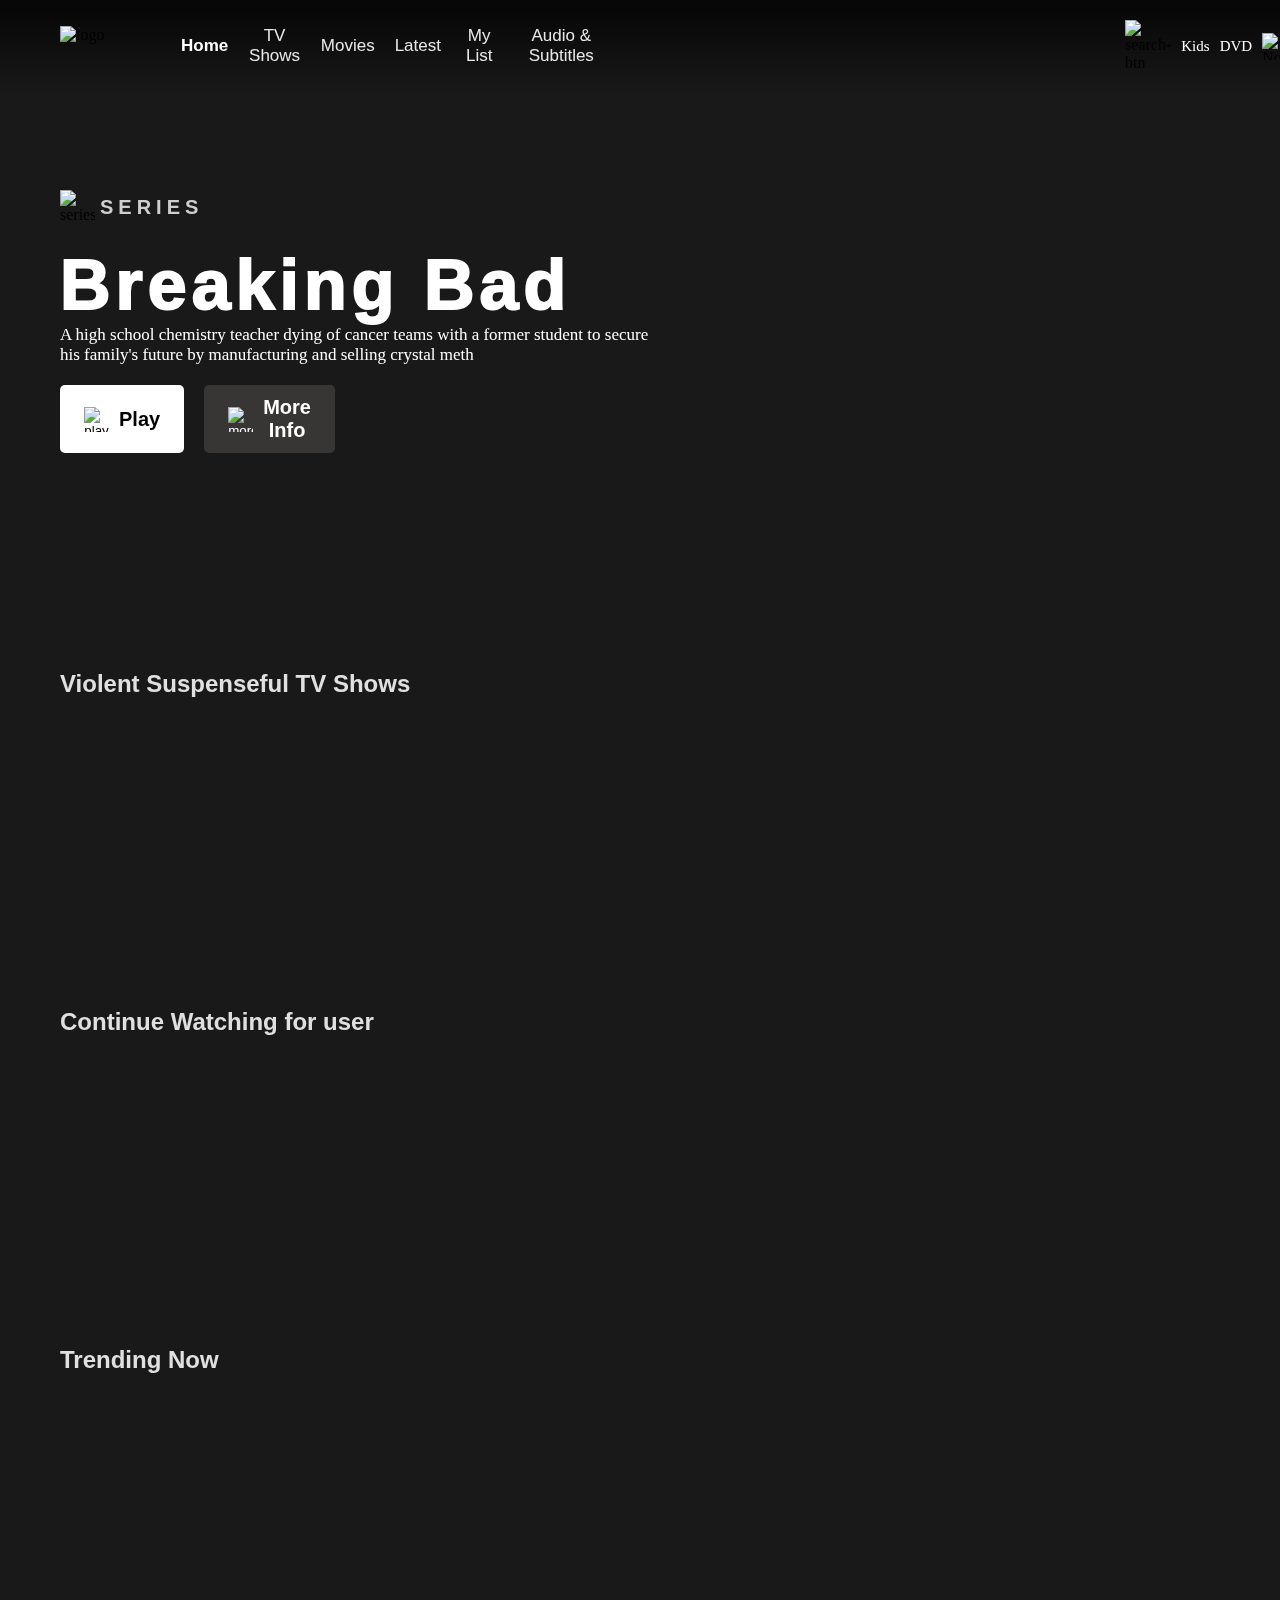
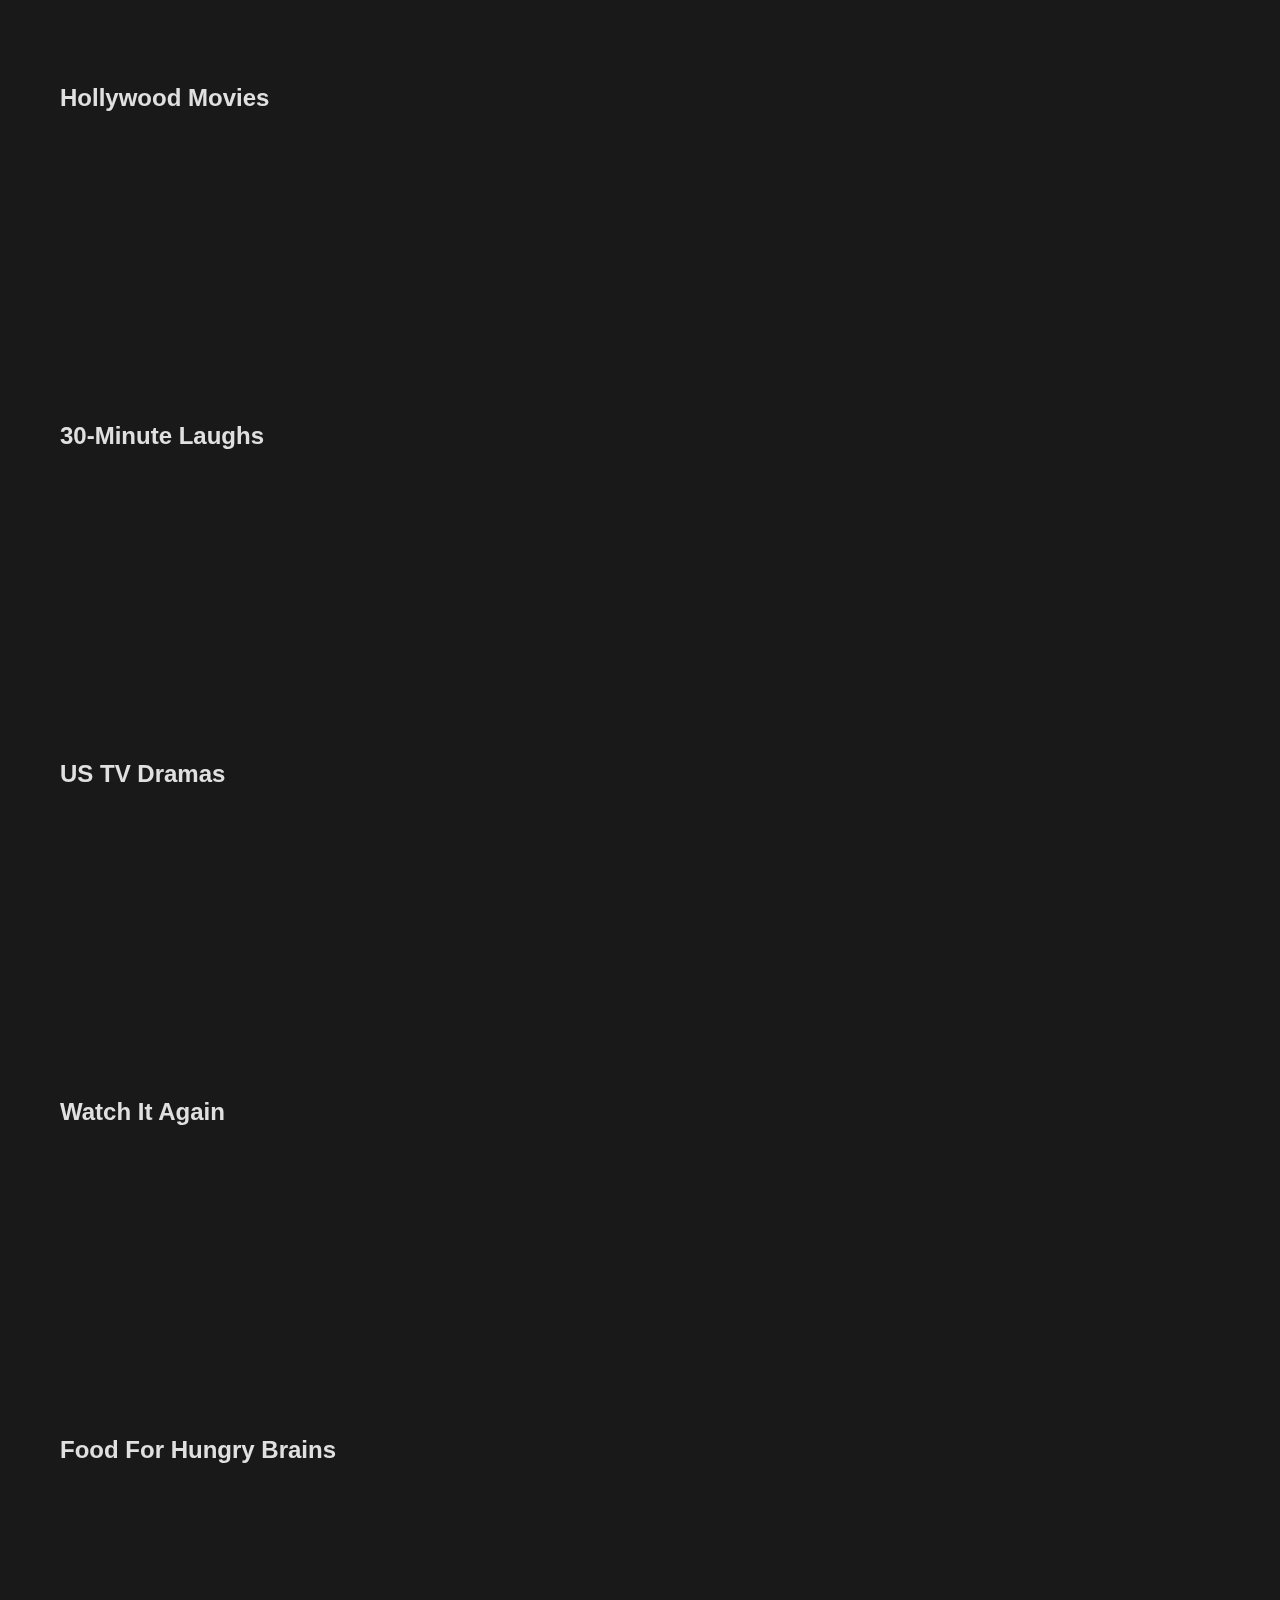
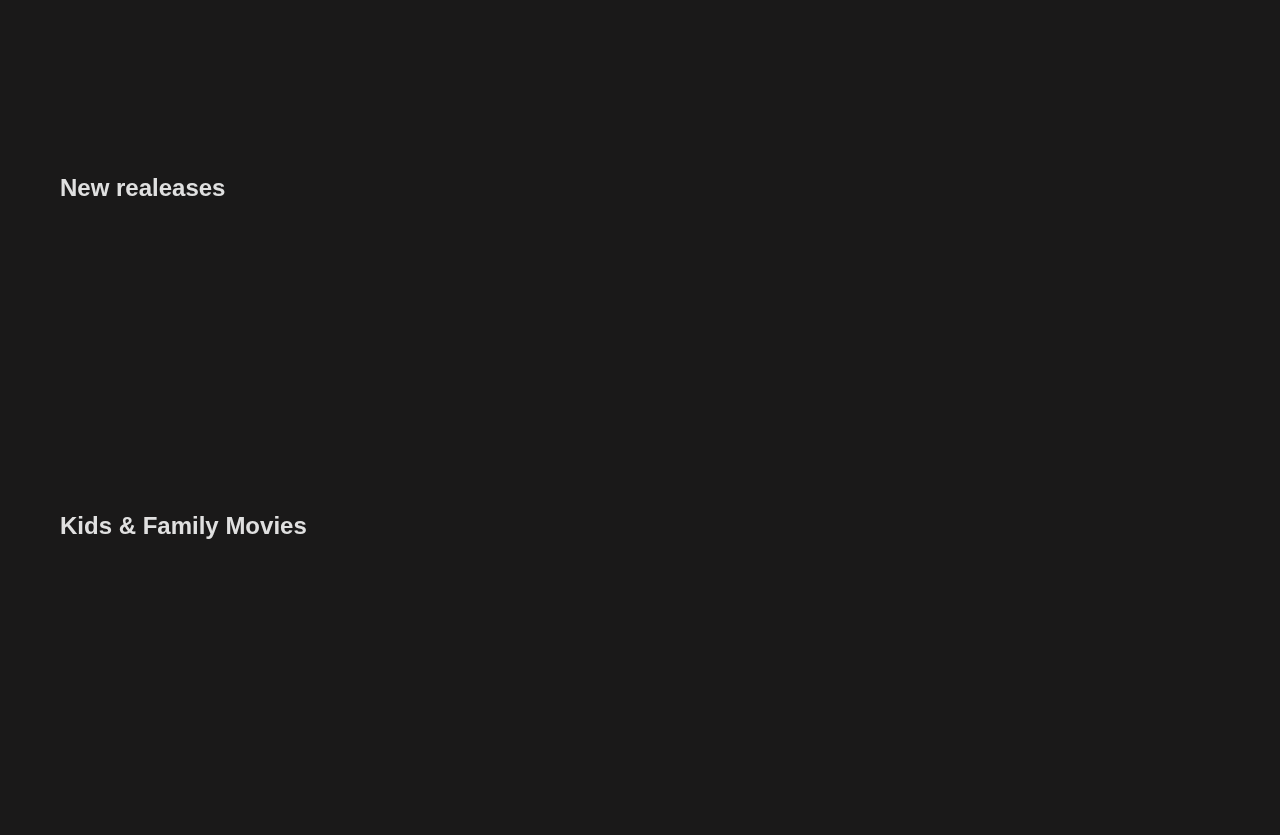
==== commit 1eebe2b3: "add search api" ====
--- a/index.html
+++ b/index.html
@@ -78,23 +78,23 @@
           <button class="preBtn"><img src="images/pre-btn.svg" /></button>
           <button class="nxtBtn"><img src="images/nxt-btn.svg" /></button>
           <div class="ImageContainer">
-            <img class="good" src="images/Good_Doctor.jpg" />
-            <img src="images/Gray_Man.jpg" />
-            <img src="images/Purple_Hearts.jpg" />
-            <img src="images/Red_Notice.jpg" />
-            <img src="images/Spider_Man.jpg" />
-            <img src="images/Shooter.jpg" />
-            <img src="images/Stranger_Things.jpg" />
-            <img src="images/Uncoupled.jpg" />
-            <img src="images/Vikings.jpg" />
-            <img src="images/Walking_Dead.jpg" />
-            <img src="images/Demon_Slayer.jpg" />
-            <img src="images/BigBang.jpg" />
-            <img src="images/Vahlalla.jpg" />
-            <img src="images/Manifest.jpg" />
-            <img src="images/Mist.jpg" />
-            <img src="images/Kingdom.jpg" />
-            <img src="images/LoKe.jpg" />
+            <!-- <img class="good" src="images/Good_Doctor.jpg" />
+            <img src="images/Gray_Man.jpg" />
+            <img src="images/Purple_Hearts.jpg" />
+            <img src="images/Red_Notice.jpg" />
+            <img src="images/Spider_Man.jpg" />
+            <img src="images/Shooter.jpg" />
+            <img src="images/Stranger_Things.jpg" />
+            <img src="images/Uncoupled.jpg" />
+            <img src="images/Vikings.jpg" />
+            <img src="images/Walking_Dead.jpg" />
+            <img src="images/Demon_Slayer.jpg" />
+            <img src="images/BigBang.jpg" />
+            <img src="images/Vahlalla.jpg" />
+            <img src="images/Manifest.jpg" />
+            <img src="images/Mist.jpg" />
+            <img src="images/Kingdom.jpg" />
+            <img src="images/LoKe.jpg" /> -->
           </div>
         </div>
         <div class="movie">
@@ -102,23 +102,23 @@
           <button class="preBtn"><img src="images/pre-btn.svg" /></button>
           <button class="nxtBtn"><img src="images/nxt-btn.svg" /></button>
           <div class="ImageContainer">
-            <img class="good" src="images/Good_Doctor.jpg" />
-            <img src="images/Gray_Man.jpg" />
-            <img src="images/Purple_Hearts.jpg" />
-            <img src="images/Red_Notice.jpg" />
-            <img src="images/Spider_Man.jpg" />
-            <img src="images/Shooter.jpg" />
-            <img src="images/Stranger_Things.jpg" />
-            <img src="images/Uncoupled.jpg" />
-            <img src="images/Vikings.jpg" />
-            <img src="images/Walking_Dead.jpg" />
-            <img src="images/Demon_Slayer.jpg" />
-            <img src="images/BigBang.jpg" />
-            <img src="images/Vahlalla.jpg" />
-            <img src="images/Manifest.jpg" />
-            <img src="images/Mist.jpg" />
-            <img src="images/Kingdom.jpg" />
-            <img src="images/LoKe.jpg" />
+            <!-- <img class="good" src="images/Good_Doctor.jpg" />
+            <img src="images/Gray_Man.jpg" />
+            <img src="images/Purple_Hearts.jpg" />
+            <img src="images/Red_Notice.jpg" />
+            <img src="images/Spider_Man.jpg" />
+            <img src="images/Shooter.jpg" />
+            <img src="images/Stranger_Things.jpg" />
+            <img src="images/Uncoupled.jpg" />
+            <img src="images/Vikings.jpg" />
+            <img src="images/Walking_Dead.jpg" />
+            <img src="images/Demon_Slayer.jpg" />
+            <img src="images/BigBang.jpg" />
+            <img src="images/Vahlalla.jpg" />
+            <img src="images/Manifest.jpg" />
+            <img src="images/Mist.jpg" />
+            <img src="images/Kingdom.jpg" />
+            <img src="images/LoKe.jpg" /> -->
           </div>
         </div>
         <div class="movie">
@@ -126,23 +126,23 @@
           <button class="preBtn"><img src="images/pre-btn.svg" /></button>
           <button class="nxtBtn"><img src="images/nxt-btn.svg" /></button>
           <div class="ImageContainer">
-            <img class="good" src="images/Good_Doctor.jpg" />
-            <img src="images/Gray_Man.jpg" />
-            <img src="images/Purple_Hearts.jpg" />
-            <img src="images/Red_Notice.jpg" />
-            <img src="images/Spider_Man.jpg" />
-            <img src="images/Shooter.jpg" />
-            <img src="images/Stranger_Things.jpg" />
-            <img src="images/Uncoupled.jpg" />
-            <img src="images/Vikings.jpg" />
-            <img src="images/Walking_Dead.jpg" />
-            <img src="images/Demon_Slayer.jpg" />
-            <img src="images/BigBang.jpg" />
-            <img src="images/Vahlalla.jpg" />
-            <img src="images/Manifest.jpg" />
-            <img src="images/Mist.jpg" />
-            <img src="images/Kingdom.jpg" />
-            <img src="images/LoKe.jpg" />
+            <!-- <img class="good" src="images/Good_Doctor.jpg" />
+            <img src="images/Gray_Man.jpg" />
+            <img src="images/Purple_Hearts.jpg" />
+            <img src="images/Red_Notice.jpg" />
+            <img src="images/Spider_Man.jpg" />
+            <img src="images/Shooter.jpg" />
+            <img src="images/Stranger_Things.jpg" />
+            <img src="images/Uncoupled.jpg" />
+            <img src="images/Vikings.jpg" />
+            <img src="images/Walking_Dead.jpg" />
+            <img src="images/Demon_Slayer.jpg" />
+            <img src="images/BigBang.jpg" />
+            <img src="images/Vahlalla.jpg" />
+            <img src="images/Manifest.jpg" />
+            <img src="images/Mist.jpg" />
+            <img src="images/Kingdom.jpg" />
+            <img src="images/LoKe.jpg" /> -->
           </div>
         </div>
         <div class="movie">
@@ -150,23 +150,23 @@
           <button class="preBtn"><img src="images/pre-btn.svg" /></button>
           <button class="nxtBtn"><img src="images/nxt-btn.svg" /></button>
           <div class="ImageContainer">
-            <img class="good" src="images/Good_Doctor.jpg" />
-            <img src="images/Gray_Man.jpg" />
-            <img src="images/Purple_Hearts.jpg" />
-            <img src="images/Red_Notice.jpg" />
-            <img src="images/Spider_Man.jpg" />
-            <img src="images/Shooter.jpg" />
-            <img src="images/Stranger_Things.jpg" />
-            <img src="images/Uncoupled.jpg" />
-            <img src="images/Vikings.jpg" />
-            <img src="images/Walking_Dead.jpg" />
-            <img src="images/Demon_Slayer.jpg" />
-            <img src="images/BigBang.jpg" />
-            <img src="images/Vahlalla.jpg" />
-            <img src="images/Manifest.jpg" />
-            <img src="images/Mist.jpg" />
-            <img src="images/Kingdom.jpg" />
-            <img src="images/LoKe.jpg" />
+            <!-- <img class="good" src="images/Good_Doctor.jpg" />
+            <img src="images/Gray_Man.jpg" />
+            <img src="images/Purple_Hearts.jpg" />
+            <img src="images/Red_Notice.jpg" />
+            <img src="images/Spider_Man.jpg" />
+            <img src="images/Shooter.jpg" />
+            <img src="images/Stranger_Things.jpg" />
+            <img src="images/Uncoupled.jpg" />
+            <img src="images/Vikings.jpg" />
+            <img src="images/Walking_Dead.jpg" />
+            <img src="images/Demon_Slayer.jpg" />
+            <img src="images/BigBang.jpg" />
+            <img src="images/Vahlalla.jpg" />
+            <img src="images/Manifest.jpg" />
+            <img src="images/Mist.jpg" />
+            <img src="images/Kingdom.jpg" />
+            <img src="images/LoKe.jpg" /> -->
           </div>
         </div>
         <div class="movie">
@@ -174,23 +174,23 @@
           <button class="preBtn"><img src="images/pre-btn.svg" /></button>
           <button class="nxtBtn"><img src="images/nxt-btn.svg" /></button>
           <div class="ImageContainer">
-            <img class="good" src="images/Good_Doctor.jpg" />
-            <img src="images/Gray_Man.jpg" />
-            <img src="images/Purple_Hearts.jpg" />
-            <img src="images/Red_Notice.jpg" />
-            <img src="images/Spider_Man.jpg" />
-            <img src="images/Shooter.jpg" />
-            <img src="images/Stranger_Things.jpg" />
-            <img src="images/Uncoupled.jpg" />
-            <img src="images/Vikings.jpg" />
-            <img src="images/Walking_Dead.jpg" />
-            <img src="images/Demon_Slayer.jpg" />
-            <img src="images/BigBang.jpg" />
-            <img src="images/Vahlalla.jpg" />
-            <img src="images/Manifest.jpg" />
-            <img src="images/Mist.jpg" />
-            <img src="images/Kingdom.jpg" />
-            <img src="images/LoKe.jpg" />
+            <!-- <img class="good" src="images/Good_Doctor.jpg" />
+            <img src="images/Gray_Man.jpg" />
+            <img src="images/Purple_Hearts.jpg" />
+            <img src="images/Red_Notice.jpg" />
+            <img src="images/Spider_Man.jpg" />
+            <img src="images/Shooter.jpg" />
+            <img src="images/Stranger_Things.jpg" />
+            <img src="images/Uncoupled.jpg" />
+            <img src="images/Vikings.jpg" />
+            <img src="images/Walking_Dead.jpg" />
+            <img src="images/Demon_Slayer.jpg" />
+            <img src="images/BigBang.jpg" />
+            <img src="images/Vahlalla.jpg" />
+            <img src="images/Manifest.jpg" />
+            <img src="images/Mist.jpg" />
+            <img src="images/Kingdom.jpg" />
+            <img src="images/LoKe.jpg" /> -->
           </div>
         </div>
         <div class="movie">
@@ -198,23 +198,23 @@
           <button class="preBtn"><img src="images/pre-btn.svg" /></button>
           <button class="nxtBtn"><img src="images/nxt-btn.svg" /></button>
           <div class="ImageContainer">
-            <img class="good" src="images/Good_Doctor.jpg" />
-            <img src="images/Gray_Man.jpg" />
-            <img src="images/Purple_Hearts.jpg" />
-            <img src="images/Red_Notice.jpg" />
-            <img src="images/Spider_Man.jpg" />
-            <img src="images/Shooter.jpg" />
-            <img src="images/Stranger_Things.jpg" />
-            <img src="images/Uncoupled.jpg" />
-            <img src="images/Vikings.jpg" />
-            <img src="images/Walking_Dead.jpg" />
-            <img src="images/Demon_Slayer.jpg" />
-            <img src="images/BigBang.jpg" />
-            <img src="images/Vahlalla.jpg" />
-            <img src="images/Manifest.jpg" />
-            <img src="images/Mist.jpg" />
-            <img src="images/Kingdom.jpg" />
-            <img src="images/LoKe.jpg" />
+            <!-- <img class="good" src="images/Good_Doctor.jpg" />
+            <img src="images/Gray_Man.jpg" />
+            <img src="images/Purple_Hearts.jpg" />
+            <img src="images/Red_Notice.jpg" />
+            <img src="images/Spider_Man.jpg" />
+            <img src="images/Shooter.jpg" />
+            <img src="images/Stranger_Things.jpg" />
+            <img src="images/Uncoupled.jpg" />
+            <img src="images/Vikings.jpg" />
+            <img src="images/Walking_Dead.jpg" />
+            <img src="images/Demon_Slayer.jpg" />
+            <img src="images/BigBang.jpg" />
+            <img src="images/Vahlalla.jpg" />
+            <img src="images/Manifest.jpg" />
+            <img src="images/Mist.jpg" />
+            <img src="images/Kingdom.jpg" />
+            <img src="images/LoKe.jpg" /> -->
           </div>
         </div>
         <div class="movie">
@@ -222,23 +222,23 @@
           <button class="preBtn"><img src="images/pre-btn.svg" /></button>
           <button class="nxtBtn"><img src="images/nxt-btn.svg" /></button>
           <div class="ImageContainer">
-            <img class="good" src="images/Good_Doctor.jpg" />
-            <img src="images/Gray_Man.jpg" />
-            <img src="images/Purple_Hearts.jpg" />
-            <img src="images/Red_Notice.jpg" />
-            <img src="images/Spider_Man.jpg" />
-            <img src="images/Shooter.jpg" />
-            <img src="images/Stranger_Things.jpg" />
-            <img src="images/Uncoupled.jpg" />
-            <img src="images/Vikings.jpg" />
-            <img src="images/Walking_Dead.jpg" />
-            <img src="images/Demon_Slayer.jpg" />
-            <img src="images/BigBang.jpg" />
-            <img src="images/Vahlalla.jpg" />
-            <img src="images/Manifest.jpg" />
-            <img src="images/Mist.jpg" />
-            <img src="images/Kingdom.jpg" />
-            <img src="images/LoKe.jpg" />
+            <!-- <img class="good" src="images/Good_Doctor.jpg" />
+            <img src="images/Gray_Man.jpg" />
+            <img src="images/Purple_Hearts.jpg" />
+            <img src="images/Red_Notice.jpg" />
+            <img src="images/Spider_Man.jpg" />
+            <img src="images/Shooter.jpg" />
+            <img src="images/Stranger_Things.jpg" />
+            <img src="images/Uncoupled.jpg" />
+            <img src="images/Vikings.jpg" />
+            <img src="images/Walking_Dead.jpg" />
+            <img src="images/Demon_Slayer.jpg" />
+            <img src="images/BigBang.jpg" />
+            <img src="images/Vahlalla.jpg" />
+            <img src="images/Manifest.jpg" />
+            <img src="images/Mist.jpg" />
+            <img src="images/Kingdom.jpg" />
+            <img src="images/LoKe.jpg" /> -->
           </div>
         </div>
         <div class="movie">
@@ -246,23 +246,23 @@
           <button class="preBtn"><img src="images/pre-btn.svg" /></button>
           <button class="nxtBtn"><img src="images/nxt-btn.svg" /></button>
           <div class="ImageContainer">
-            <img class="good" src="images/Good_Doctor.jpg" />
-            <img src="images/Gray_Man.jpg" />
-            <img src="images/Purple_Hearts.jpg" />
-            <img src="images/Red_Notice.jpg" />
-            <img src="images/Spider_Man.jpg" />
-            <img src="images/Shooter.jpg" />
-            <img src="images/Stranger_Things.jpg" />
-            <img src="images/Uncoupled.jpg" />
-            <img src="images/Vikings.jpg" />
-            <img src="images/Walking_Dead.jpg" />
-            <img src="images/Demon_Slayer.jpg" />
-            <img src="images/BigBang.jpg" />
-            <img src="images/Vahlalla.jpg" />
-            <img src="images/Manifest.jpg" />
-            <img src="images/Mist.jpg" />
-            <img src="images/Kingdom.jpg" />
-            <img src="images/LoKe.jpg" />
+            <!-- <img class="good" src="images/Good_Doctor.jpg" />
+            <img src="images/Gray_Man.jpg" />
+            <img src="images/Purple_Hearts.jpg" />
+            <img src="images/Red_Notice.jpg" />
+            <img src="images/Spider_Man.jpg" />
+            <img src="images/Shooter.jpg" />
+            <img src="images/Stranger_Things.jpg" />
+            <img src="images/Uncoupled.jpg" />
+            <img src="images/Vikings.jpg" />
+            <img src="images/Walking_Dead.jpg" />
+            <img src="images/Demon_Slayer.jpg" />
+            <img src="images/BigBang.jpg" />
+            <img src="images/Vahlalla.jpg" />
+            <img src="images/Manifest.jpg" />
+            <img src="images/Mist.jpg" />
+            <img src="images/Kingdom.jpg" />
+            <img src="images/LoKe.jpg" /> -->
           </div>
         </div>
         <div class="movie">
@@ -270,23 +270,23 @@
           <button class="preBtn"><img src="images/pre-btn.svg" /></button>
           <button class="nxtBtn"><img src="images/nxt-btn.svg" /></button>
           <div class="ImageContainer">
-            <img class="good" src="images/Good_Doctor.jpg" />
-            <img src="images/Gray_Man.jpg" />
-            <img src="images/Purple_Hearts.jpg" />
-            <img src="images/Red_Notice.jpg" />
-            <img src="images/Spider_Man.jpg" />
-            <img src="images/Shooter.jpg" />
-            <img src="images/Stranger_Things.jpg" />
-            <img src="images/Uncoupled.jpg" />
-            <img src="images/Vikings.jpg" />
-            <img src="images/Walking_Dead.jpg" />
-            <img src="images/Demon_Slayer.jpg" />
-            <img src="images/BigBang.jpg" />
-            <img src="images/Vahlalla.jpg" />
-            <img src="images/Manifest.jpg" />
-            <img src="images/Mist.jpg" />
-            <img src="images/Kingdom.jpg" />
-            <img src="images/LoKe.jpg" />
+            <!-- <img class="good" src="images/Good_Doctor.jpg" />
+            <img src="images/Gray_Man.jpg" />
+            <img src="images/Purple_Hearts.jpg" />
+            <img src="images/Red_Notice.jpg" />
+            <img src="images/Spider_Man.jpg" />
+            <img src="images/Shooter.jpg" />
+            <img src="images/Stranger_Things.jpg" />
+            <img src="images/Uncoupled.jpg" />
+            <img src="images/Vikings.jpg" />
+            <img src="images/Walking_Dead.jpg" />
+            <img src="images/Demon_Slayer.jpg" />
+            <img src="images/BigBang.jpg" />
+            <img src="images/Vahlalla.jpg" />
+            <img src="images/Manifest.jpg" />
+            <img src="images/Mist.jpg" />
+            <img src="images/Kingdom.jpg" />
+            <img src="images/LoKe.jpg" /> -->
           </div>
         </div>
         <div class="movie">
@@ -294,23 +294,23 @@
           <button class="preBtn"><img src="images/pre-btn.svg" /></button>
           <button class="nxtBtn"><img src="images/nxt-btn.svg" /></button>
           <div class="ImageContainer">
-            <img class="good" src="images/Good_Doctor.jpg" />
-            <img src="images/Gray_Man.jpg" />
-            <img src="images/Purple_Hearts.jpg" />
-            <img src="images/Red_Notice.jpg" />
-            <img src="images/Spider_Man.jpg" />
-            <img src="images/Shooter.jpg" />
-            <img src="images/Stranger_Things.jpg" />
-            <img src="images/Uncoupled.jpg" />
-            <img src="images/Vikings.jpg" />
-            <img src="images/Walking_Dead.jpg" />
-            <img src="images/Demon_Slayer.jpg" />
-            <img src="images/BigBang.jpg" />
-            <img src="images/Vahlalla.jpg" />
-            <img src="images/Manifest.jpg" />
-            <img src="images/Mist.jpg" />
-            <img src="images/Kingdom.jpg" />
-            <img src="images/LoKe.jpg" />
+            <!-- <img class="good" src="images/Good_Doctor.jpg" />
+            <img src="images/Gray_Man.jpg" />
+            <img src="images/Purple_Hearts.jpg" />
+            <img src="images/Red_Notice.jpg" />
+            <img src="images/Spider_Man.jpg" />
+            <img src="images/Shooter.jpg" />
+            <img src="images/Stranger_Things.jpg" />
+            <img src="images/Uncoupled.jpg" />
+            <img src="images/Vikings.jpg" />
+            <img src="images/Walking_Dead.jpg" />
+            <img src="images/Demon_Slayer.jpg" />
+            <img src="images/BigBang.jpg" />
+            <img src="images/Vahlalla.jpg" />
+            <img src="images/Manifest.jpg" />
+            <img src="images/Mist.jpg" />
+            <img src="images/Kingdom.jpg" />
+            <img src="images/LoKe.jpg" /> -->
           </div>
         </div>
       </div>
@@ -493,8 +493,9 @@
           </div>
           <div class="Collections">
             <div id="C1">
-              <img src="images/C1.webp" alt="Collection-1" />
+              <img class="img" src="images/C1.webp" alt="Collection-1" />
               <p id="seasonNo">5 Seasons</p>
+              <img id="playbtn" src="images/playbtn.svg" alt="Play" />
               <div class="desc">
                 <div>
                   <p id="green">97% Match</p>
@@ -512,8 +513,9 @@
               </p>
             </div>
             <div id="C2">
-              <img src="images/C2.webp" alt="Collection-2" />
+              <img  class="img" src="images/C2.webp" alt="Collection-2" />
               <p id="seasonNo">5 Seasons</p>
+              <img id="playbtn" src="images/playbtn.svg" alt="Play" />
               <div class="desc">
                 <div>
                   <p id="green">92% Match</p>
@@ -531,8 +533,9 @@
               </p>
             </div>
             <div id="C3">
-              <img src="images/C3.jpg" alt="Collection-3" />
+              <img  class="img"src="images/C3.jpg" alt="Collection-3" />
               <p id="seasonNo">2 hr 2m</p>
+              <img id="playbtn" src="images/playbtn.svg" alt="Play" />
               <div class="desc">
                 <div>
                   <p id="green"></p>
@@ -550,8 +553,9 @@
               </p>
             </div>
             <div id="C4">
-              <img src="images/C4.jpg" alt="Collection-4" />
+              <img  class="img" src="images/C4.jpg" alt="Collection-4" />
               <p id="seasonNo">13m</p>
+              <img id="playbtn" src="images/playbtn.svg" alt="Play" />
               <div class="desc">
                 <div>
                   <p id="green"></p>
@@ -574,8 +578,9 @@
           </div>
           <div class="Collections">
             <div id="C5">
-              <img src="images/C5.jpg" alt="Collection-5" />
+              <img class="img"  src="images/C5.jpg" alt="Collection-5" />
               <p id="seasonNo">4 Seasons</p>
+              <img id="playbtn" src="images/playbtn.svg" alt="Play" />
               <div class="desc">
                 <div>
                   <p id="green">93% Match</p>
@@ -593,8 +598,9 @@
               </p>
             </div>
             <div id="C6">
-              <img src="images/C6.jpg" alt="Collection-6" />
+              <img class="img" src="images/C6.jpg" alt="Collection-6" />
               <p id="seasonNo">3 Seasons</p>
+              <img id="playbtn" src="images/playbtn.svg" alt="Play" />
               <div class="desc">
                 <div>
                   <p id="green">92% Match</p>
@@ -611,8 +617,9 @@
               </p>
             </div>
             <div id="C7">
-              <img src="images/C7.jpg" alt="Collection-7" />
+              <img class="img" src="images/C7.jpg" alt="Collection-7" />
               <p id="seasonNo">2 Seasons</p>
+              <img id="playbtn" src="images/playbtn.svg" alt="Play" />
               <div class="desc">
                 <div>
                   <p id="green"></p>
@@ -630,8 +637,9 @@
               </p>
             </div>
             <div id="C8">
-              <img src="images/C8.jpg" alt="Collection-8" />
+              <img class="img" src="images/C8.jpg" alt="Collection-8" />
               <p id="seasonNo">6 Seasons</p>
+              <img id="playbtn" src="images/playbtn.svg" alt="Play" />
               <div class="desc">
                 <div>
                   <p id="green">98% Match</p>
@@ -649,8 +657,9 @@
               </p>
             </div>
             <div id="C9">
-              <img src="images/C9.jpg" alt="Collection-9" />
+              <img class="img" src="images/C9.jpg" alt="Collection-9" />
               <p id="seasonNo">Limited Series</p>
+              <img id="playbtn" src="images/playbtn.svg" alt="Play" />
               <div class="desc">
                 <div>
                   <p id="green"></p>
@@ -668,8 +677,9 @@
               </p>
             </div>
             <div id="C10">
-              <img src="images/C10.jpg" alt="Collection-10" />
+              <img class="img" src="images/C10.jpg" alt="Collection-10" />
               <p id="seasonNo">6 Episodes</p>
+              <img id="playbtn" src="images/playbtn.svg" alt="Play" />
               <div class="desc">
                 <div>
                   <p id="green">79% Match</p>
@@ -688,8 +698,9 @@
               </p>
             </div>
             <div id="C11">
-              <img src="images/C11.jpg" alt="Collection-11" />
+              <img class="img" src="images/C11.jpg" alt="Collection-11" />
               <p id="seasonNo">3 Seasons</p>
+              <img id="playbtn" src="images/playbtn.svg" alt="Play" />
               <div class="desc">
                 <div>
                   <p id="green"></p>
@@ -706,7 +717,8 @@
               </p>
             </div>
             <div id="C12">
-              <img src="images/C12.jpg" alt="Collection-12" />
+              <img class="img" src="images/C12.jpg" alt="Collection-12" />
+              <img id="playbtn" src="images/playbtn.svg" alt="Play" />
               <p id="seasonNo">2 Seasons</p>
               <div class="desc">
                 <div>
--- a/css/styles.css
+++ b/css/styles.css
@@ -732,17 +732,26 @@
   padding: 10px;
   border-radius: 50%;
   border: 1px solid white;
+  align-self: center;
+  /* position: absolute; */
+  /* top: 15px; */
+  /* top: 0%; */
+  /* left: 50%; */
+  /* right: 50%; */
   position: absolute;
   display: none;
   left: 110px;
   top: 50px;
 }
-
+.searchInfo{
+  color: white;
+  font-size: 50px;
+}
 .img:hover ~ #playbtn {
   display: block;
-}
-
-#playbtn:hover {
+} 
+
+ #playbtn:hover {
   display: block;
 }
 
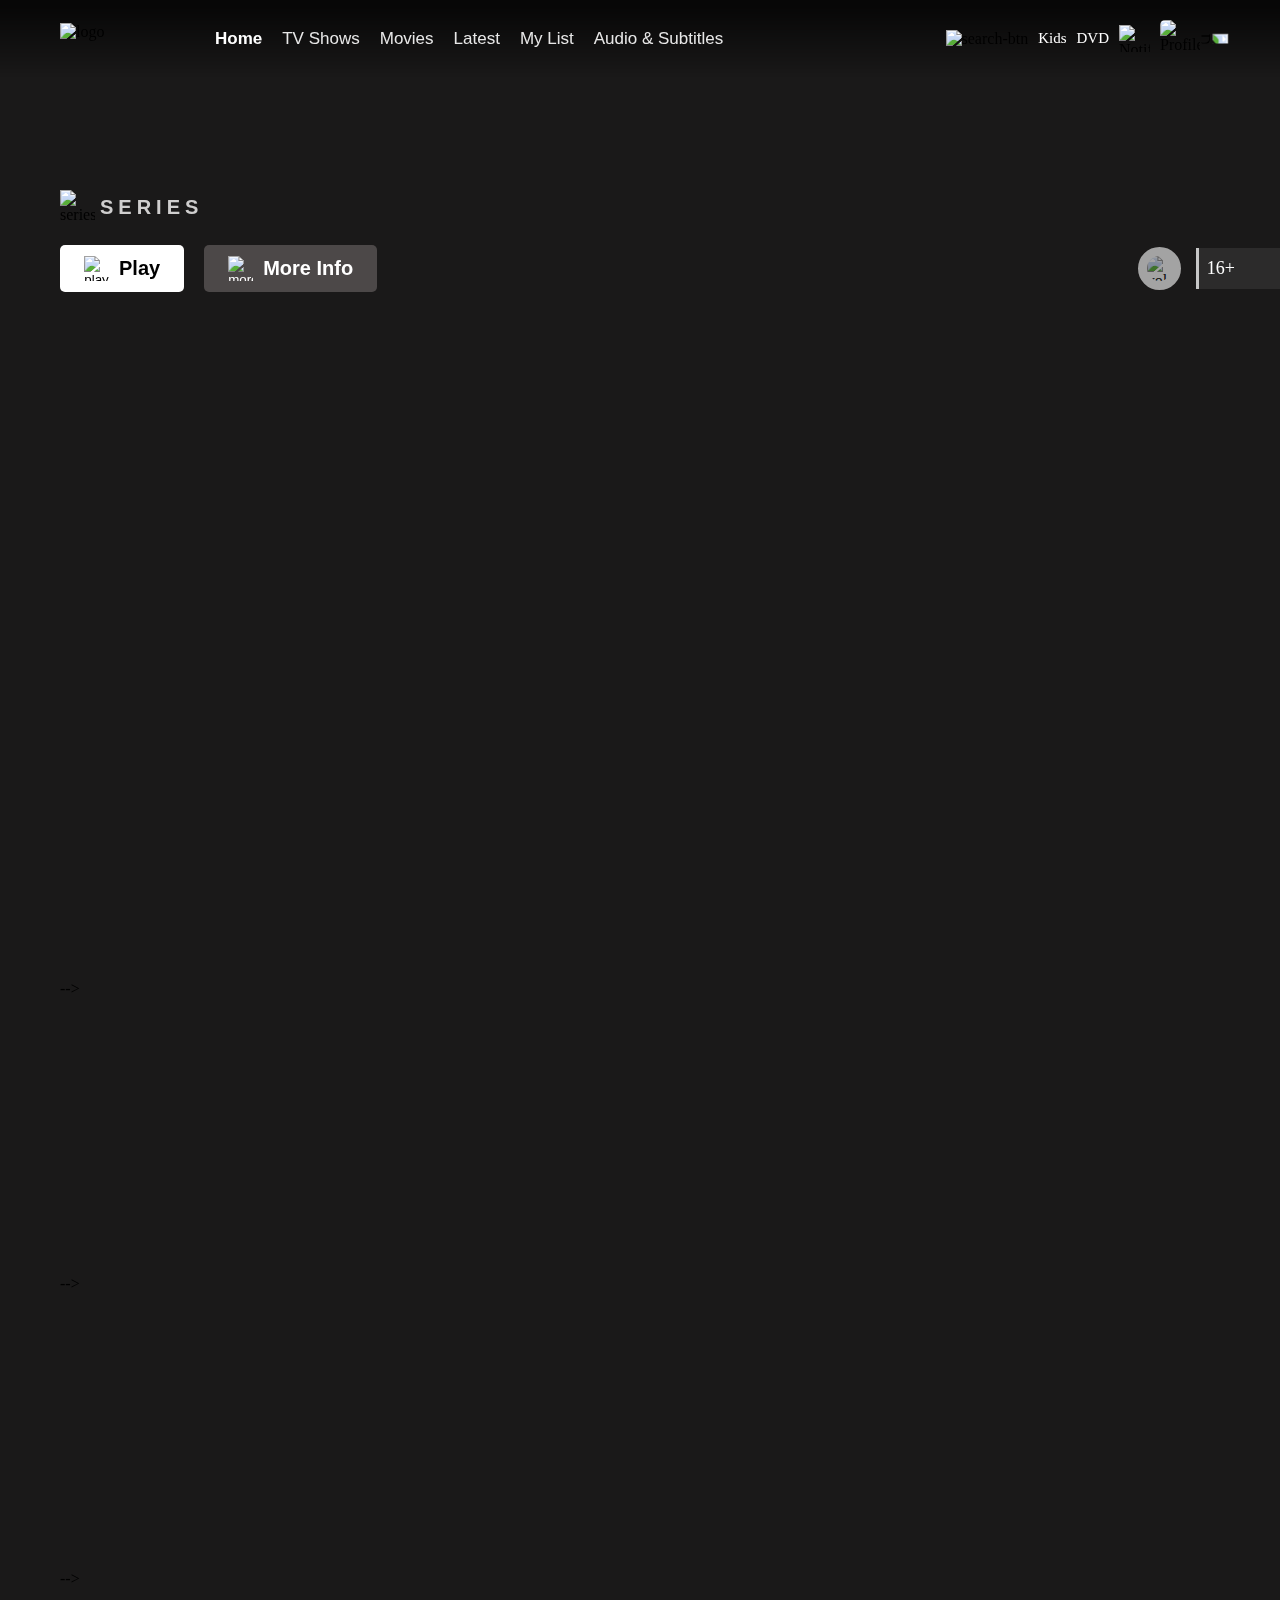
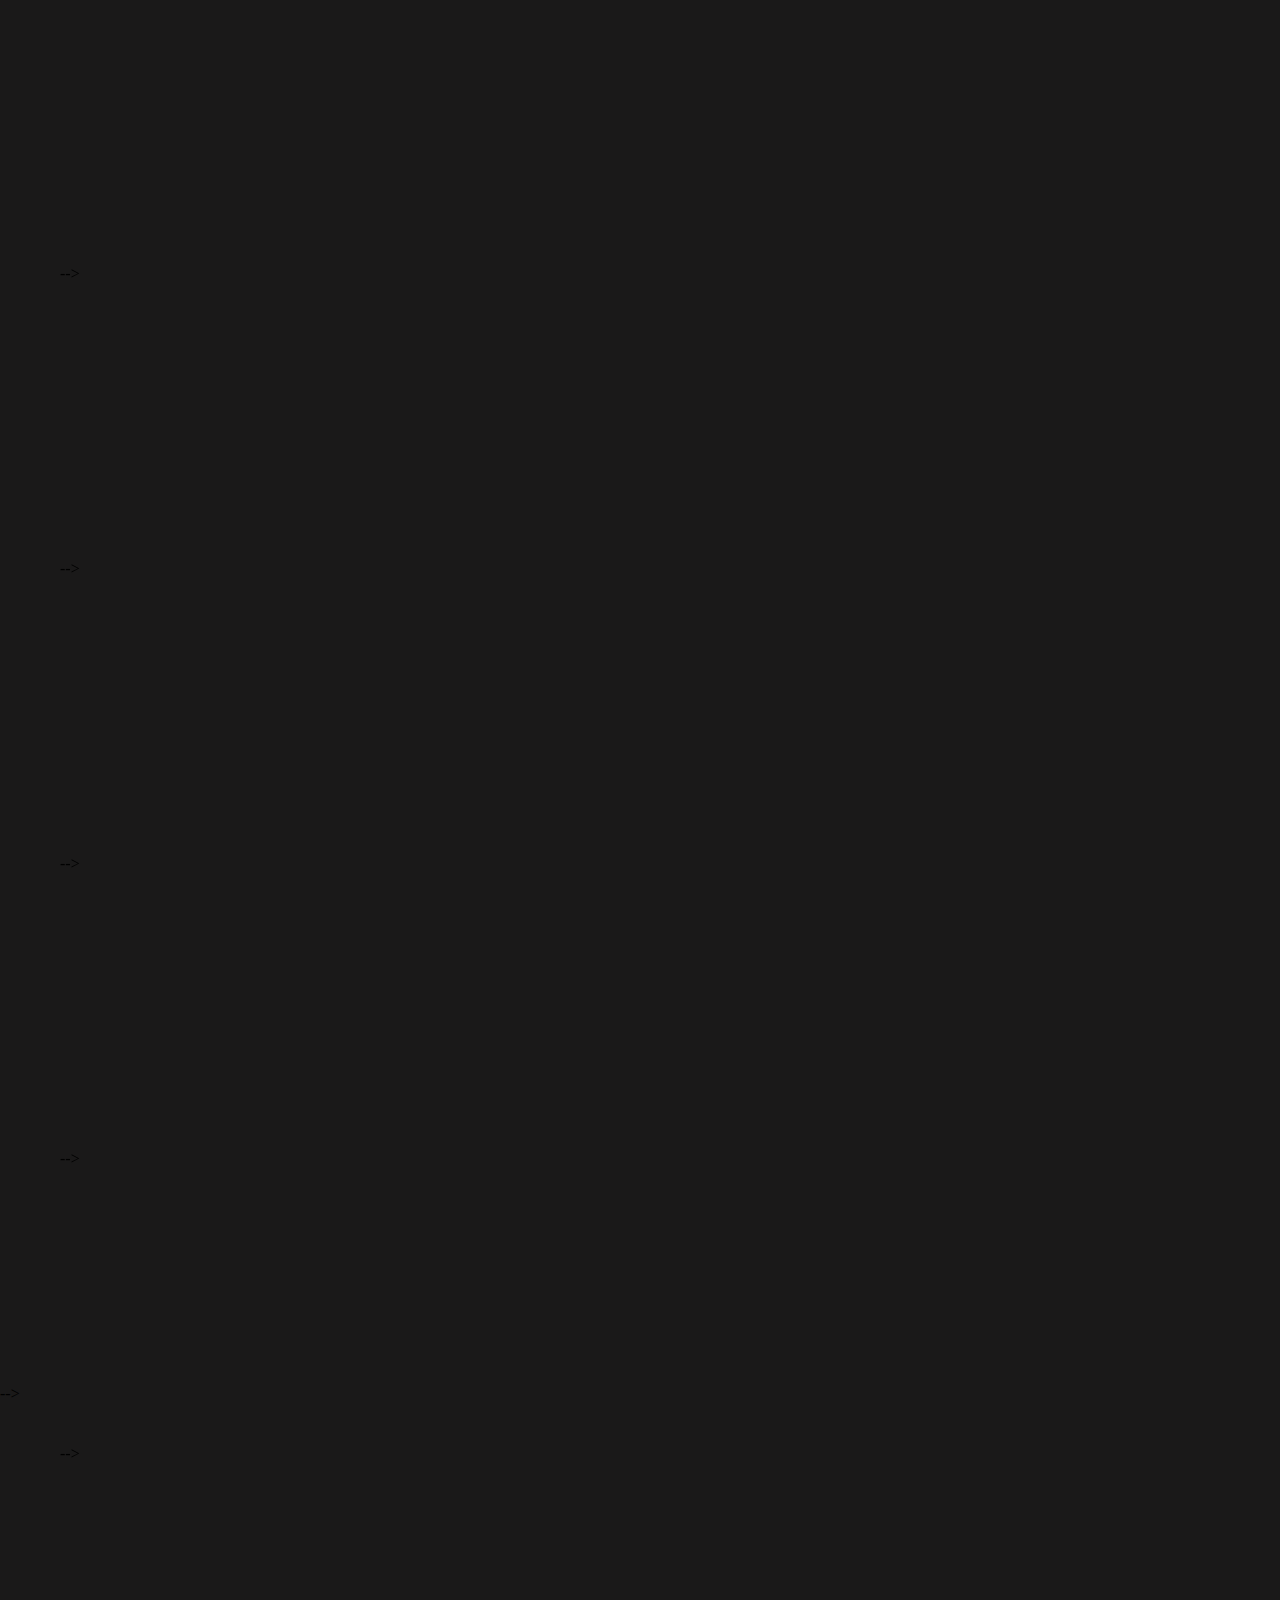
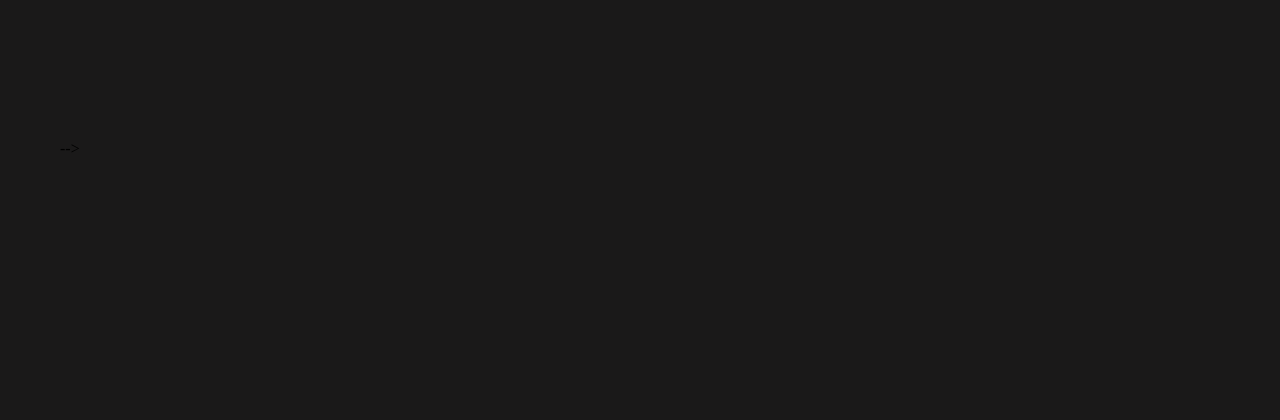
==== commit bee958ec: "fix position and add search result page" ====
--- a/index.html
+++ b/index.html
@@ -40,19 +40,19 @@
         </div>
       </nav>
     </header>
-    <main>
+     <main>
       <div class="row">
         <div class="series">
           <img src="images/netflix.png" alt="series" />
           <p>SERIES</p>
         </div>
         <div id="title">
-          <h1>Breaking Bad</h1>
+          <!-- <h1>Breaking Bad</h1>
           <p>
             A high school chemistry teacher dying of cancer teams with a former
             student to secure his family's future by manufacturing and selling
             crystal meth
-          </p>
+          </p> -->
         </div>
         <div class="row2">
           <div class="buttons">
@@ -72,9 +72,9 @@
         </div>
       </div>
 
-      <div class="movie_lists">
+     <div class="movie_lists">
         <div class="movie">
-          <p>Violent Suspenseful TV Shows</p>
+          <!-- <p>Violent Suspenseful TV Shows</p> -->
           <button class="preBtn"><img src="images/pre-btn.svg" /></button>
           <button class="nxtBtn"><img src="images/nxt-btn.svg" /></button>
           <div class="ImageContainer">
@@ -95,232 +95,232 @@
             <img src="images/Mist.jpg" />
             <img src="images/Kingdom.jpg" />
             <img src="images/LoKe.jpg" /> -->
-          </div>
-        </div>
-        <div class="movie">
-          <p>Continue Watching for user</p>
-          <button class="preBtn"><img src="images/pre-btn.svg" /></button>
-          <button class="nxtBtn"><img src="images/nxt-btn.svg" /></button>
-          <div class="ImageContainer">
-            <!-- <img class="good" src="images/Good_Doctor.jpg" />
-            <img src="images/Gray_Man.jpg" />
-            <img src="images/Purple_Hearts.jpg" />
-            <img src="images/Red_Notice.jpg" />
-            <img src="images/Spider_Man.jpg" />
-            <img src="images/Shooter.jpg" />
-            <img src="images/Stranger_Things.jpg" />
-            <img src="images/Uncoupled.jpg" />
-            <img src="images/Vikings.jpg" />
-            <img src="images/Walking_Dead.jpg" />
-            <img src="images/Demon_Slayer.jpg" />
-            <img src="images/BigBang.jpg" />
-            <img src="images/Vahlalla.jpg" />
-            <img src="images/Manifest.jpg" />
-            <img src="images/Mist.jpg" />
-            <img src="images/Kingdom.jpg" />
-            <img src="images/LoKe.jpg" /> -->
-          </div>
-        </div>
-        <div class="movie">
-          <p>Trending Now</p>
-          <button class="preBtn"><img src="images/pre-btn.svg" /></button>
-          <button class="nxtBtn"><img src="images/nxt-btn.svg" /></button>
-          <div class="ImageContainer">
-            <!-- <img class="good" src="images/Good_Doctor.jpg" />
-            <img src="images/Gray_Man.jpg" />
-            <img src="images/Purple_Hearts.jpg" />
-            <img src="images/Red_Notice.jpg" />
-            <img src="images/Spider_Man.jpg" />
-            <img src="images/Shooter.jpg" />
-            <img src="images/Stranger_Things.jpg" />
-            <img src="images/Uncoupled.jpg" />
-            <img src="images/Vikings.jpg" />
-            <img src="images/Walking_Dead.jpg" />
-            <img src="images/Demon_Slayer.jpg" />
-            <img src="images/BigBang.jpg" />
-            <img src="images/Vahlalla.jpg" />
-            <img src="images/Manifest.jpg" />
-            <img src="images/Mist.jpg" />
-            <img src="images/Kingdom.jpg" />
-            <img src="images/LoKe.jpg" /> -->
-          </div>
-        </div>
-        <div class="movie">
-          <p>Hollywood Movies</p>
-          <button class="preBtn"><img src="images/pre-btn.svg" /></button>
-          <button class="nxtBtn"><img src="images/nxt-btn.svg" /></button>
-          <div class="ImageContainer">
-            <!-- <img class="good" src="images/Good_Doctor.jpg" />
-            <img src="images/Gray_Man.jpg" />
-            <img src="images/Purple_Hearts.jpg" />
-            <img src="images/Red_Notice.jpg" />
-            <img src="images/Spider_Man.jpg" />
-            <img src="images/Shooter.jpg" />
-            <img src="images/Stranger_Things.jpg" />
-            <img src="images/Uncoupled.jpg" />
-            <img src="images/Vikings.jpg" />
-            <img src="images/Walking_Dead.jpg" />
-            <img src="images/Demon_Slayer.jpg" />
-            <img src="images/BigBang.jpg" />
-            <img src="images/Vahlalla.jpg" />
-            <img src="images/Manifest.jpg" />
-            <img src="images/Mist.jpg" />
-            <img src="images/Kingdom.jpg" />
-            <img src="images/LoKe.jpg" /> -->
-          </div>
-        </div>
-        <div class="movie">
-          <p>30-Minute Laughs</p>
-          <button class="preBtn"><img src="images/pre-btn.svg" /></button>
-          <button class="nxtBtn"><img src="images/nxt-btn.svg" /></button>
-          <div class="ImageContainer">
-            <!-- <img class="good" src="images/Good_Doctor.jpg" />
-            <img src="images/Gray_Man.jpg" />
-            <img src="images/Purple_Hearts.jpg" />
-            <img src="images/Red_Notice.jpg" />
-            <img src="images/Spider_Man.jpg" />
-            <img src="images/Shooter.jpg" />
-            <img src="images/Stranger_Things.jpg" />
-            <img src="images/Uncoupled.jpg" />
-            <img src="images/Vikings.jpg" />
-            <img src="images/Walking_Dead.jpg" />
-            <img src="images/Demon_Slayer.jpg" />
-            <img src="images/BigBang.jpg" />
-            <img src="images/Vahlalla.jpg" />
-            <img src="images/Manifest.jpg" />
-            <img src="images/Mist.jpg" />
-            <img src="images/Kingdom.jpg" />
-            <img src="images/LoKe.jpg" /> -->
-          </div>
-        </div>
-        <div class="movie">
-          <p>US TV Dramas</p>
-          <button class="preBtn"><img src="images/pre-btn.svg" /></button>
-          <button class="nxtBtn"><img src="images/nxt-btn.svg" /></button>
-          <div class="ImageContainer">
-            <!-- <img class="good" src="images/Good_Doctor.jpg" />
-            <img src="images/Gray_Man.jpg" />
-            <img src="images/Purple_Hearts.jpg" />
-            <img src="images/Red_Notice.jpg" />
-            <img src="images/Spider_Man.jpg" />
-            <img src="images/Shooter.jpg" />
-            <img src="images/Stranger_Things.jpg" />
-            <img src="images/Uncoupled.jpg" />
-            <img src="images/Vikings.jpg" />
-            <img src="images/Walking_Dead.jpg" />
-            <img src="images/Demon_Slayer.jpg" />
-            <img src="images/BigBang.jpg" />
-            <img src="images/Vahlalla.jpg" />
-            <img src="images/Manifest.jpg" />
-            <img src="images/Mist.jpg" />
-            <img src="images/Kingdom.jpg" />
-            <img src="images/LoKe.jpg" /> -->
-          </div>
-        </div>
-        <div class="movie">
-          <p>Watch It Again</p>
-          <button class="preBtn"><img src="images/pre-btn.svg" /></button>
-          <button class="nxtBtn"><img src="images/nxt-btn.svg" /></button>
-          <div class="ImageContainer">
-            <!-- <img class="good" src="images/Good_Doctor.jpg" />
-            <img src="images/Gray_Man.jpg" />
-            <img src="images/Purple_Hearts.jpg" />
-            <img src="images/Red_Notice.jpg" />
-            <img src="images/Spider_Man.jpg" />
-            <img src="images/Shooter.jpg" />
-            <img src="images/Stranger_Things.jpg" />
-            <img src="images/Uncoupled.jpg" />
-            <img src="images/Vikings.jpg" />
-            <img src="images/Walking_Dead.jpg" />
-            <img src="images/Demon_Slayer.jpg" />
-            <img src="images/BigBang.jpg" />
-            <img src="images/Vahlalla.jpg" />
-            <img src="images/Manifest.jpg" />
-            <img src="images/Mist.jpg" />
-            <img src="images/Kingdom.jpg" />
-            <img src="images/LoKe.jpg" /> -->
-          </div>
-        </div>
-        <div class="movie">
-          <p>Food For Hungry Brains</p>
-          <button class="preBtn"><img src="images/pre-btn.svg" /></button>
-          <button class="nxtBtn"><img src="images/nxt-btn.svg" /></button>
-          <div class="ImageContainer">
-            <!-- <img class="good" src="images/Good_Doctor.jpg" />
-            <img src="images/Gray_Man.jpg" />
-            <img src="images/Purple_Hearts.jpg" />
-            <img src="images/Red_Notice.jpg" />
-            <img src="images/Spider_Man.jpg" />
-            <img src="images/Shooter.jpg" />
-            <img src="images/Stranger_Things.jpg" />
-            <img src="images/Uncoupled.jpg" />
-            <img src="images/Vikings.jpg" />
-            <img src="images/Walking_Dead.jpg" />
-            <img src="images/Demon_Slayer.jpg" />
-            <img src="images/BigBang.jpg" />
-            <img src="images/Vahlalla.jpg" />
-            <img src="images/Manifest.jpg" />
-            <img src="images/Mist.jpg" />
-            <img src="images/Kingdom.jpg" />
-            <img src="images/LoKe.jpg" /> -->
-          </div>
-        </div>
-        <div class="movie">
-          <p>New realeases</p>
-          <button class="preBtn"><img src="images/pre-btn.svg" /></button>
-          <button class="nxtBtn"><img src="images/nxt-btn.svg" /></button>
-          <div class="ImageContainer">
-            <!-- <img class="good" src="images/Good_Doctor.jpg" />
-            <img src="images/Gray_Man.jpg" />
-            <img src="images/Purple_Hearts.jpg" />
-            <img src="images/Red_Notice.jpg" />
-            <img src="images/Spider_Man.jpg" />
-            <img src="images/Shooter.jpg" />
-            <img src="images/Stranger_Things.jpg" />
-            <img src="images/Uncoupled.jpg" />
-            <img src="images/Vikings.jpg" />
-            <img src="images/Walking_Dead.jpg" />
-            <img src="images/Demon_Slayer.jpg" />
-            <img src="images/BigBang.jpg" />
-            <img src="images/Vahlalla.jpg" />
-            <img src="images/Manifest.jpg" />
-            <img src="images/Mist.jpg" />
-            <img src="images/Kingdom.jpg" />
-            <img src="images/LoKe.jpg" /> -->
-          </div>
-        </div>
-        <div class="movie">
-          <p>Kids & Family Movies</p>
-          <button class="preBtn"><img src="images/pre-btn.svg" /></button>
-          <button class="nxtBtn"><img src="images/nxt-btn.svg" /></button>
-          <div class="ImageContainer">
-            <!-- <img class="good" src="images/Good_Doctor.jpg" />
-            <img src="images/Gray_Man.jpg" />
-            <img src="images/Purple_Hearts.jpg" />
-            <img src="images/Red_Notice.jpg" />
-            <img src="images/Spider_Man.jpg" />
-            <img src="images/Shooter.jpg" />
-            <img src="images/Stranger_Things.jpg" />
-            <img src="images/Uncoupled.jpg" />
-            <img src="images/Vikings.jpg" />
-            <img src="images/Walking_Dead.jpg" />
-            <img src="images/Demon_Slayer.jpg" />
-            <img src="images/BigBang.jpg" />
-            <img src="images/Vahlalla.jpg" />
-            <img src="images/Manifest.jpg" />
-            <img src="images/Mist.jpg" />
-            <img src="images/Kingdom.jpg" />
-            <img src="images/LoKe.jpg" /> -->
-          </div>
-        </div>
-      </div>
-    </main>
+        </div>
+      </div>
+      <div class="movie">
+        <!-- <p>Continue Watching for user</p> -->
+        <button class="preBtn"><img src="images/pre-btn.svg" /></button>
+        <button class="nxtBtn"><img src="images/nxt-btn.svg" /></button>
+        <div class="ImageContainer"> -->
+          <!-- <img class="good" src="images/Good_Doctor.jpg" />
+          <img src="images/Gray_Man.jpg" />
+          <img src="images/Purple_Hearts.jpg" />
+          <img src="images/Red_Notice.jpg" />
+          <img src="images/Spider_Man.jpg" />
+          <img src="images/Shooter.jpg" />
+          <img src="images/Stranger_Things.jpg" />
+          <img src="images/Uncoupled.jpg" />
+          <img src="images/Vikings.jpg" />
+          <img src="images/Walking_Dead.jpg" />
+          <img src="images/Demon_Slayer.jpg" />
+          <img src="images/BigBang.jpg" />
+          <img src="images/Vahlalla.jpg" />
+          <img src="images/Manifest.jpg" />
+          <img src="images/Mist.jpg" />
+          <img src="images/Kingdom.jpg" />
+          <img src="images/LoKe.jpg" /> -->
+        </div>
+      </div>
+      <div class="movie">
+        <!-- <p>Trending Now</p> -->
+        <button class="preBtn"><img src="images/pre-btn.svg" /></button>
+        <button class="nxtBtn"><img src="images/nxt-btn.svg" /></button>
+        <div class="ImageContainer"> -->
+          <!-- <img class="good" src="images/Good_Doctor.jpg" />
+          <img src="images/Gray_Man.jpg" />
+          <img src="images/Purple_Hearts.jpg" />
+          <img src="images/Red_Notice.jpg" />
+          <img src="images/Spider_Man.jpg" />
+          <img src="images/Shooter.jpg" />
+          <img src="images/Stranger_Things.jpg" />
+          <img src="images/Uncoupled.jpg" />
+          <img src="images/Vikings.jpg" />
+          <img src="images/Walking_Dead.jpg" />
+          <img src="images/Demon_Slayer.jpg" />
+          <img src="images/BigBang.jpg" />
+          <img src="images/Vahlalla.jpg" />
+          <img src="images/Manifest.jpg" />
+          <img src="images/Mist.jpg" />
+          <img src="images/Kingdom.jpg" />
+          <img src="images/LoKe.jpg" /> -->
+        </div>
+      </div>
+      <div class="movie">
+        <!-- <p>Hollywood Movies</p> -->
+        <button class="preBtn"><img src="images/pre-btn.svg" /></button>
+        <button class="nxtBtn"><img src="images/nxt-btn.svg" /></button>
+        <div class="ImageContainer"> -->
+          <!-- <img class="good" src="images/Good_Doctor.jpg" />
+          <img src="images/Gray_Man.jpg" />
+          <img src="images/Purple_Hearts.jpg" />
+          <img src="images/Red_Notice.jpg" />
+          <img src="images/Spider_Man.jpg" />
+          <img src="images/Shooter.jpg" />
+          <img src="images/Stranger_Things.jpg" />
+          <img src="images/Uncoupled.jpg" />
+          <img src="images/Vikings.jpg" />
+          <img src="images/Walking_Dead.jpg" />
+          <img src="images/Demon_Slayer.jpg" />
+          <img src="images/BigBang.jpg" />
+          <img src="images/Vahlalla.jpg" />
+          <img src="images/Manifest.jpg" />
+          <img src="images/Mist.jpg" />
+          <img src="images/Kingdom.jpg" />
+          <img src="images/LoKe.jpg" /> -->
+        </div>
+      </div>
+      <div class="movie">
+        <!-- <p>30-Minute Laughs</p> -->
+        <button class="preBtn"><img src="images/pre-btn.svg" /></button>
+        <button class="nxtBtn"><img src="images/nxt-btn.svg" /></button>
+        <div class="ImageContainer"> -->
+          <!-- <img class="good" src="images/Good_Doctor.jpg" />
+          <img src="images/Gray_Man.jpg" />
+          <img src="images/Purple_Hearts.jpg" />
+          <img src="images/Red_Notice.jpg" />
+          <img src="images/Spider_Man.jpg" />
+          <img src="images/Shooter.jpg" />
+          <img src="images/Stranger_Things.jpg" />
+          <img src="images/Uncoupled.jpg" />
+          <img src="images/Vikings.jpg" />
+          <img src="images/Walking_Dead.jpg" />
+          <img src="images/Demon_Slayer.jpg" />
+          <img src="images/BigBang.jpg" />
+          <img src="images/Vahlalla.jpg" />
+          <img src="images/Manifest.jpg" />
+          <img src="images/Mist.jpg" />
+          <img src="images/Kingdom.jpg" />
+          <img src="images/LoKe.jpg" /> -->
+        </div>
+      </div>
+      <div class="movie">
+        <!-- <p>US TV Dramas</p> -->
+        <button class="preBtn"><img src="images/pre-btn.svg" /></button>
+        <button class="nxtBtn"><img src="images/nxt-btn.svg" /></button>
+        <div class="ImageContainer"> -->
+          <!-- <img class="good" src="images/Good_Doctor.jpg" />
+          <img src="images/Gray_Man.jpg" />
+          <img src="images/Purple_Hearts.jpg" />
+          <img src="images/Red_Notice.jpg" />
+          <img src="images/Spider_Man.jpg" />
+          <img src="images/Shooter.jpg" />
+          <img src="images/Stranger_Things.jpg" />
+          <img src="images/Uncoupled.jpg" />
+          <img src="images/Vikings.jpg" />
+          <img src="images/Walking_Dead.jpg" />
+          <img src="images/Demon_Slayer.jpg" />
+          <img src="images/BigBang.jpg" />
+          <img src="images/Vahlalla.jpg" />
+          <img src="images/Manifest.jpg" />
+          <img src="images/Mist.jpg" />
+          <img src="images/Kingdom.jpg" />
+          <img src="images/LoKe.jpg" /> -->
+        </div>
+      </div>
+      <div class="movie">
+        <!-- <p>Watch It Again</p> -->
+        <button class="preBtn"><img src="images/pre-btn.svg" /></button>
+        <button class="nxtBtn"><img src="images/nxt-btn.svg" /></button>
+        <div class="ImageContainer"> -->
+          <!-- <img class="good" src="images/Good_Doctor.jpg" />
+          <img src="images/Gray_Man.jpg" />
+          <img src="images/Purple_Hearts.jpg" />
+          <img src="images/Red_Notice.jpg" />
+          <img src="images/Spider_Man.jpg" />
+          <img src="images/Shooter.jpg" />
+          <img src="images/Stranger_Things.jpg" />
+          <img src="images/Uncoupled.jpg" />
+          <img src="images/Vikings.jpg" />
+          <img src="images/Walking_Dead.jpg" />
+          <img src="images/Demon_Slayer.jpg" />
+          <img src="images/BigBang.jpg" />
+          <img src="images/Vahlalla.jpg" />
+          <img src="images/Manifest.jpg" />
+          <img src="images/Mist.jpg" />
+          <img src="images/Kingdom.jpg" />
+          <img src="images/LoKe.jpg" /> -->
+        </div>
+      </div>
+      <div class="movie">
+        <!-- <p>Food For Hungry Brains</p> -->
+        <button class="preBtn"><img src="images/pre-btn.svg" /></button>
+        <button class="nxtBtn"><img src="images/nxt-btn.svg" /></button>
+        <div class="ImageContainer"> -->
+          <!-- <img class="good" src="images/Good_Doctor.jpg" />
+          <img src="images/Gray_Man.jpg" />
+          <img src="images/Purple_Hearts.jpg" />
+          <img src="images/Red_Notice.jpg" />
+          <img src="images/Spider_Man.jpg" />
+          <img src="images/Shooter.jpg" />
+          <img src="images/Stranger_Things.jpg" />
+          <img src="images/Uncoupled.jpg" />
+          <img src="images/Vikings.jpg" />
+          <img src="images/Walking_Dead.jpg" />
+          <img src="images/Demon_Slayer.jpg" />
+          <img src="images/BigBang.jpg" />
+          <img src="images/Vahlalla.jpg" />
+          <img src="images/Manifest.jpg" />
+          <img src="images/Mist.jpg" />
+          <img src="images/Kingdom.jpg" />
+          <img src="images/LoKe.jpg" /> -->
+        </div>
+      </div>
+      <div class="movie">
+        <!-- <p>New realeases</p> -->
+        <button class="preBtn"><img src="images/pre-btn.svg" /></button>
+        <button class="nxtBtn"><img src="images/nxt-btn.svg" /></button>
+        <div class="ImageContainer"> -->
+          <!-- <img class="good" src="images/Good_Doctor.jpg" />
+          <img src="images/Gray_Man.jpg" />
+          <img src="images/Purple_Hearts.jpg" />
+          <img src="images/Red_Notice.jpg" />
+          <img src="images/Spider_Man.jpg" />
+          <img src="images/Shooter.jpg" />
+          <img src="images/Stranger_Things.jpg" />
+          <img src="images/Uncoupled.jpg" />
+          <img src="images/Vikings.jpg" />
+          <img src="images/Walking_Dead.jpg" />
+          <img src="images/Demon_Slayer.jpg" />
+          <img src="images/BigBang.jpg" />
+          <img src="images/Vahlalla.jpg" />
+          <img src="images/Manifest.jpg" />
+          <img src="images/Mist.jpg" />
+          <img src="images/Kingdom.jpg" />
+          <img src="images/LoKe.jpg" /> -->
+        </div>
+      </div>
+      <div class="movie">
+        <!-- <p>Kids & Family Movies</p> -->
+        <button class="preBtn"><img src="images/pre-btn.svg" /></button>
+        <button class="nxtBtn"><img src="images/nxt-btn.svg" /></button>
+        <div class="ImageContainer"> -->
+          <!-- <img class="good" src="images/Good_Doctor.jpg" />
+          <img src="images/Gray_Man.jpg" />
+          <img src="images/Purple_Hearts.jpg" />
+          <img src="images/Red_Notice.jpg" />
+          <img src="images/Spider_Man.jpg" />
+          <img src="images/Shooter.jpg" />
+          <img src="images/Stranger_Things.jpg" />
+          <img src="images/Uncoupled.jpg" />
+          <img src="images/Vikings.jpg" />
+          <img src="images/Walking_Dead.jpg" />
+          <img src="images/Demon_Slayer.jpg" />
+          <img src="images/BigBang.jpg" />
+          <img src="images/Vahlalla.jpg" />
+          <img src="images/Manifest.jpg" />
+          <img src="images/Mist.jpg" />
+          <img src="images/Kingdom.jpg" />
+          <img src="images/LoKe.jpg" /> -->
+        </div>
+      </div>
+    </div>
+  </main>
     <div class="body2">
       <div class="detailPage">
         <div class="top_content">
           <div class="details">
             <div id="detail_img"></div>
-            <img class="close" src="images/close.svg" alt="exit" />
+            <img class="cancel" src="images/close.svg" alt="exit" />
             <img id="detail_title" src="images/title.webp" alt="title" />
             <p>
               bull-winder about getting right with Jesus or turning myself in.
@@ -350,7 +350,7 @@
                 <p id="hd">HD</p>
                 <img src="images/AD.svg" alt="ad" />
               </div>
-              <p>
+              <p id="DetailTitle">
                 A high school chemistry teacher dying of cancer teams with a
                 former student to secure his family's future by manufacturing
                 and selling crystal meth.
@@ -776,7 +776,7 @@
           </div>
         </div>
       </div>
-    </div>
+    </div>  -->
 
     <script src="js/index.js"></script>
     <script src="js/scroll.js"></script>
--- a/css/styles.css
+++ b/css/styles.css
@@ -7,7 +7,8 @@
   z-index: 850;
   background-color: rgb(26, 25, 25);
   background-size: cover;
-  background-position: 50% 50%;
+  /* background-position: center; */
+  background-position: 50% 100%;
   /* background-image: linear-gradient(
       to bottom,
       transparent 0%,
@@ -15,7 +16,7 @@
     ),
     url(../images/BreakingBad.webp); */
   width: 100%;
-  height: 880px;
+  height: 100vh;
   background-repeat: no-repeat;
   position: relative;
 }
@@ -25,19 +26,19 @@
 }
 
 .navbar {
+  justify-content: space-between;
   background-image: linear-gradient(
     to bottom,
     rgba(0, 0, 0, 0.7) 10%,
     transparent
   );
-  gap: 500px;
   width: 100%;
   background-color: transparent;
   transition: 0.3s all;
   padding-top: 20px;
-  padding-left: 60px;
+
   padding-bottom: 20px;
-  padding-right: 60px;
+
   align-items: center;
   display: flex;
   position: fixed;
@@ -61,7 +62,7 @@
 }
 
 #profile {
-  width: 38px;
+  width: 40px;
   height: 37px;
   border-radius: 5px;
 }
@@ -78,8 +79,10 @@
 }
 
 .navigation {
-  display: flex;
-}
+  padding-left: 60px;
+  display: flex;
+}
+
 .navigation a {
   font-family: "Segoe UI", Tahoma, Geneva, Verdana, sans-serif;
   text-decoration: none;
@@ -110,14 +113,11 @@
 }
 
 .setting {
+  padding-right: 60px;
   cursor: pointer;
   gap: 10px;
   align-items: center;
   display: flex;
-}
-
-.setting.active {
-  margin-left: 41px;
 }
 
 .setting p {
@@ -133,13 +133,13 @@
   background-color: rgba(11, 10, 10, 0.7);
   transition: all 0.3s ease;
   z-index: 900;
-  border: 2px solid white;
+  border: 1px solid white;
   padding-right: 265px;
   padding-left: 2px;
   padding-top: 1px;
   padding-bottom: 1px;
   position: absolute;
-  left: 960px;
+  right: 280px;
 }
 
 .searchField {
@@ -153,14 +153,22 @@
 }
 
 .searchField::placeholder {
+  font-family: system-ui, -apple-system, BlinkMacSystemFont, "Segoe UI", Roboto,
+    Oxygen, Ubuntu, Cantarell, "Open Sans", "Helvetica Neue", sans-serif;
   font-size: 15px;
   color: rgba(214, 213, 213, 0.8);
+  line-height: 500px;
+}
+
+.searchField::-webkit-search-cancel-button{
+  position:relative;
+  right:10px;    
 }
 
 .searchText {
   display: flex;
   position: absolute;
-  left: 1000px;
+  right: 280px;
   opacity: 0;
 }
 
@@ -177,12 +185,13 @@
 }
 
 .row {
-  padding-left: 60px;
+  width: 100%;
   position: absolute;
   top: 190px;
 }
 
 .series {
+  padding-left: 60px;
   display: flex;
   gap: 5px;
 }
@@ -204,6 +213,7 @@
 
 #title {
   width: 600px;
+  padding-left: 60px;
   margin-top: 20px;
   margin-bottom: 20px;
 }
@@ -224,12 +234,12 @@
   font-family: Cambria, Cochin, Georgia, Times, "Times New Roman", serif;
   color: white;
   font-size: 17px;
-  text-overflow: ellipsis;
 }
 
 .row2 {
-  display: flex;
-  gap: 999px;
+  justify-content: space-between;
+  display: flex;
+  padding-left: 60px;
 }
 
 .buttons {
@@ -267,7 +277,7 @@
 #more-info {
   cursor: pointer;
   display: flex;
-  background-color: rgba(76, 72, 72, 0.6);
+  background-color: rgba(76, 72, 72);
   color: white;
   border: none;
   padding: 11px 24px 11px 24px;
@@ -392,9 +402,50 @@
 
 .nxtBtn:hover,
 .preBtn:hover {
-  /* background-color: rgb(43, 43, 43, 0.5); */
   z-index: 1000;
   opacity: 1;
+}
+
+.searchExplore {
+  padding-top: 150px;
+  height: 100vh;
+  background-color: rgb(16, 15, 15);
+}
+
+.searchExplore p {
+  color: white;
+  font-size: 30px;
+}
+
+.searchInfo {
+  padding-left: 60px;
+  display: flex;
+}
+
+#explore {
+  margin-right: 10px;
+  color: rgb(134, 130, 130);
+  font-weight: 500;
+  font-family: Arial, Helvetica, sans-serif;
+  font-size: 20px;
+  align-self: center;
+}
+
+.searchGrid {
+  display: grid;
+  flex-wrap: wrap;
+  grid-template-columns: auto auto auto auto auto;
+  padding-top: 20px;
+  align-self: center;
+  justify-content: center;
+}
+
+.searchGrid img {
+  border-radius: 3px;
+  margin-right: 5px;
+  margin-bottom: 60px;
+  width: 275px;
+  height: 170px;
 }
 
 /* Detail Page Css */
@@ -425,16 +476,17 @@
 }
 
 .body2.active {
+  /* justify-content: center; */
   display: block;
 }
 
 #detail_img {
-  background-image: linear-gradient(
+  /* background-image: linear-gradient(
       to bottom,
-      transparent 80%,
+      transparent 0%,
       rgb(34, 34, 34) 100%
     ),
-    url(../images/detail.jpg);
+    url(../images/detail.jpg); */
   background-size: cover;
   background-repeat: no-repeat;
   cursor: pointer;
@@ -447,15 +499,20 @@
 }
 
 #detail_title {
-  cursor: pointer;
-  width: 330px;
-  height: 150px;
+  width: 550px;
+  font-family: "Trebuchet MS", "Lucida Sans Unicode", "Lucida Grande",
+    "Lucida Sans", Arial, sans-serif;
+  align-self: center;
+  font-weight: bolder;
+  font-size: 40px;
+  cursor: pointer;
+  color: white;
   position: absolute;
   left: 50px;
-  top: 250px;
-}
-
-.close {
+  top: 300px;
+}
+
+.cancel {
   cursor: pointer;
   position: absolute;
   left: 895px;
@@ -466,14 +523,15 @@
 }
 
 .details p {
-  cursor: pointer;
-  width: 400px;
-  color: white;
-  position: absolute;
-  left: 540px;
-  top: 370px;
-  font-size: 25px;
-  letter-spacing: 2px;
+  font-family: "Gill Sans", "Gill Sans MT", Calibri, "Trebuchet MS", sans-serif;
+  font-weight: 300;
+  font-size: 17px;
+  width: 440px;
+  cursor: pointer;
+  color: white;
+  position: absolute;
+  left: 500px;
+  top: 420px;
 }
 
 .button {
@@ -733,25 +791,17 @@
   border-radius: 50%;
   border: 1px solid white;
   align-self: center;
-  /* position: absolute; */
-  /* top: 15px; */
-  /* top: 0%; */
-  /* left: 50%; */
-  /* right: 50%; */
   position: absolute;
   display: none;
   left: 110px;
   top: 50px;
 }
-.searchInfo{
-  color: white;
-  font-size: 50px;
-}
+
 .img:hover ~ #playbtn {
   display: block;
-} 
-
- #playbtn:hover {
+}
+
+#playbtn:hover {
   display: block;
 }
 
